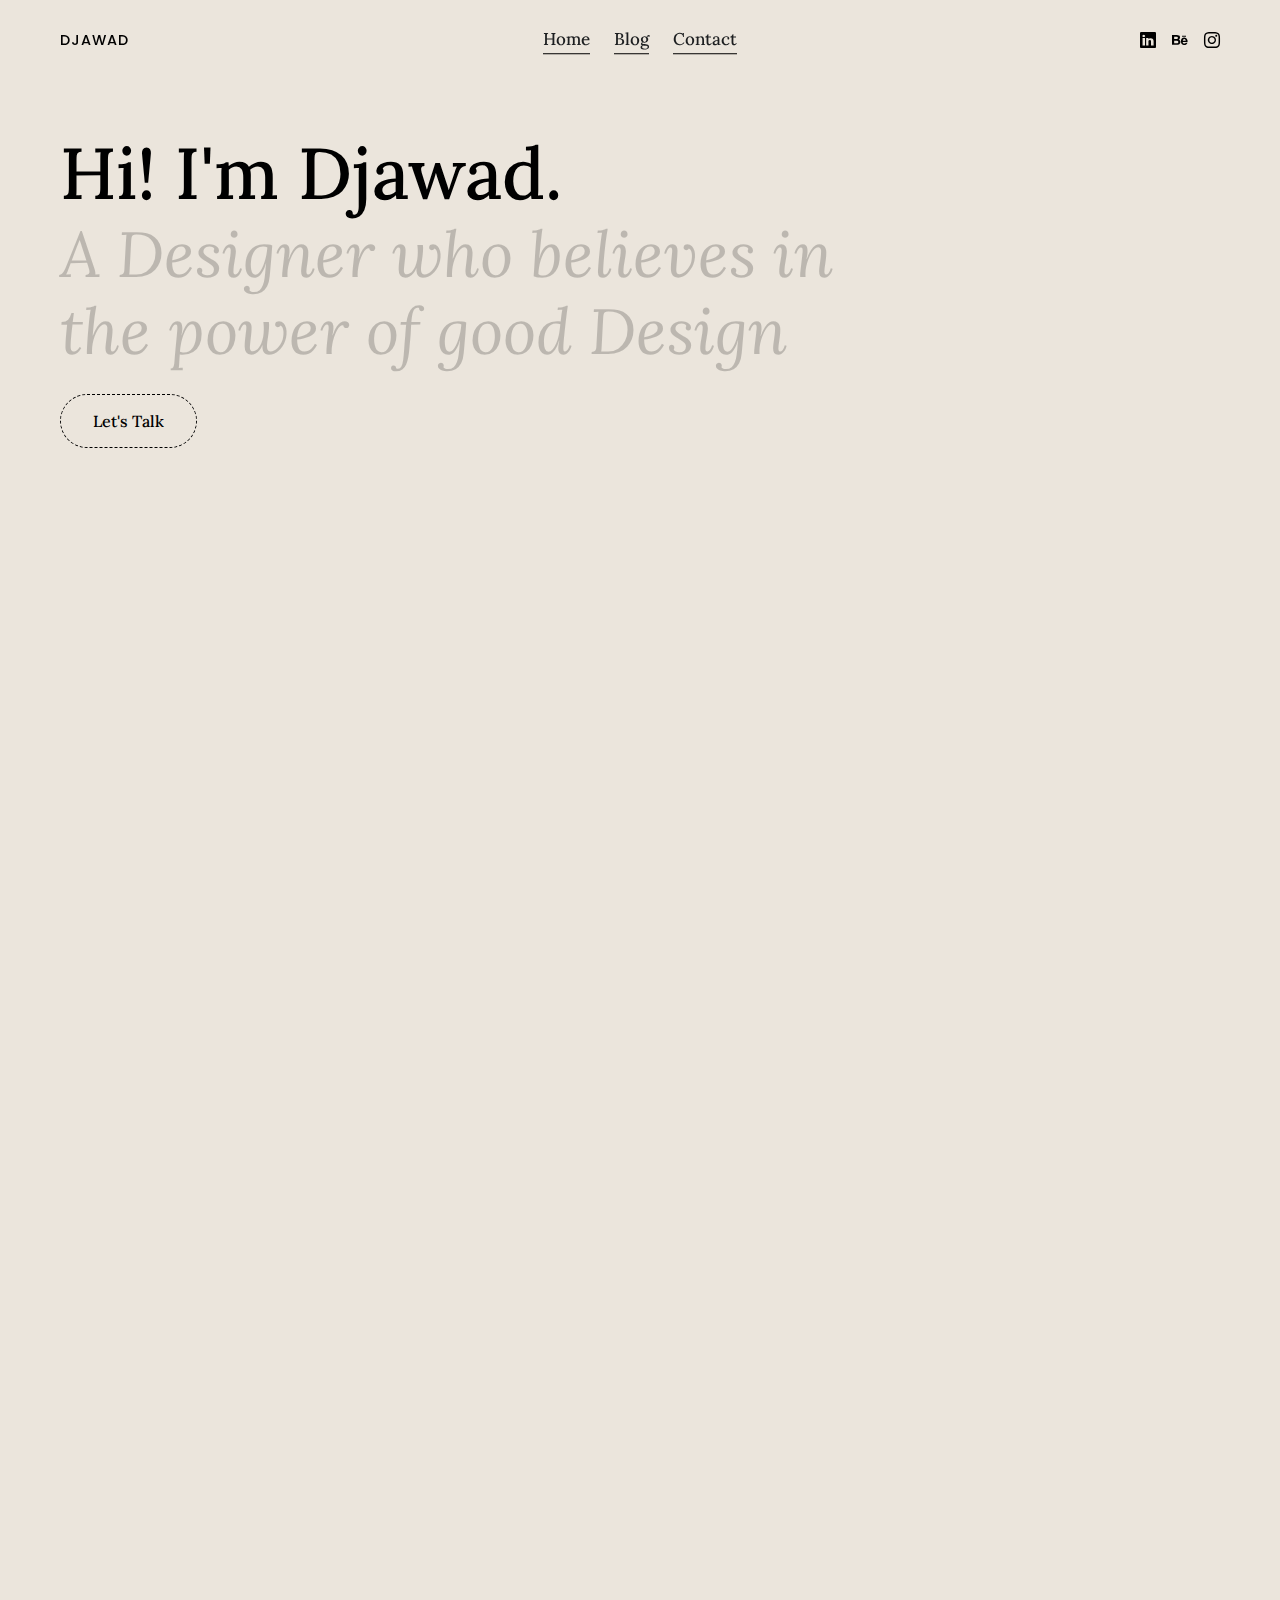
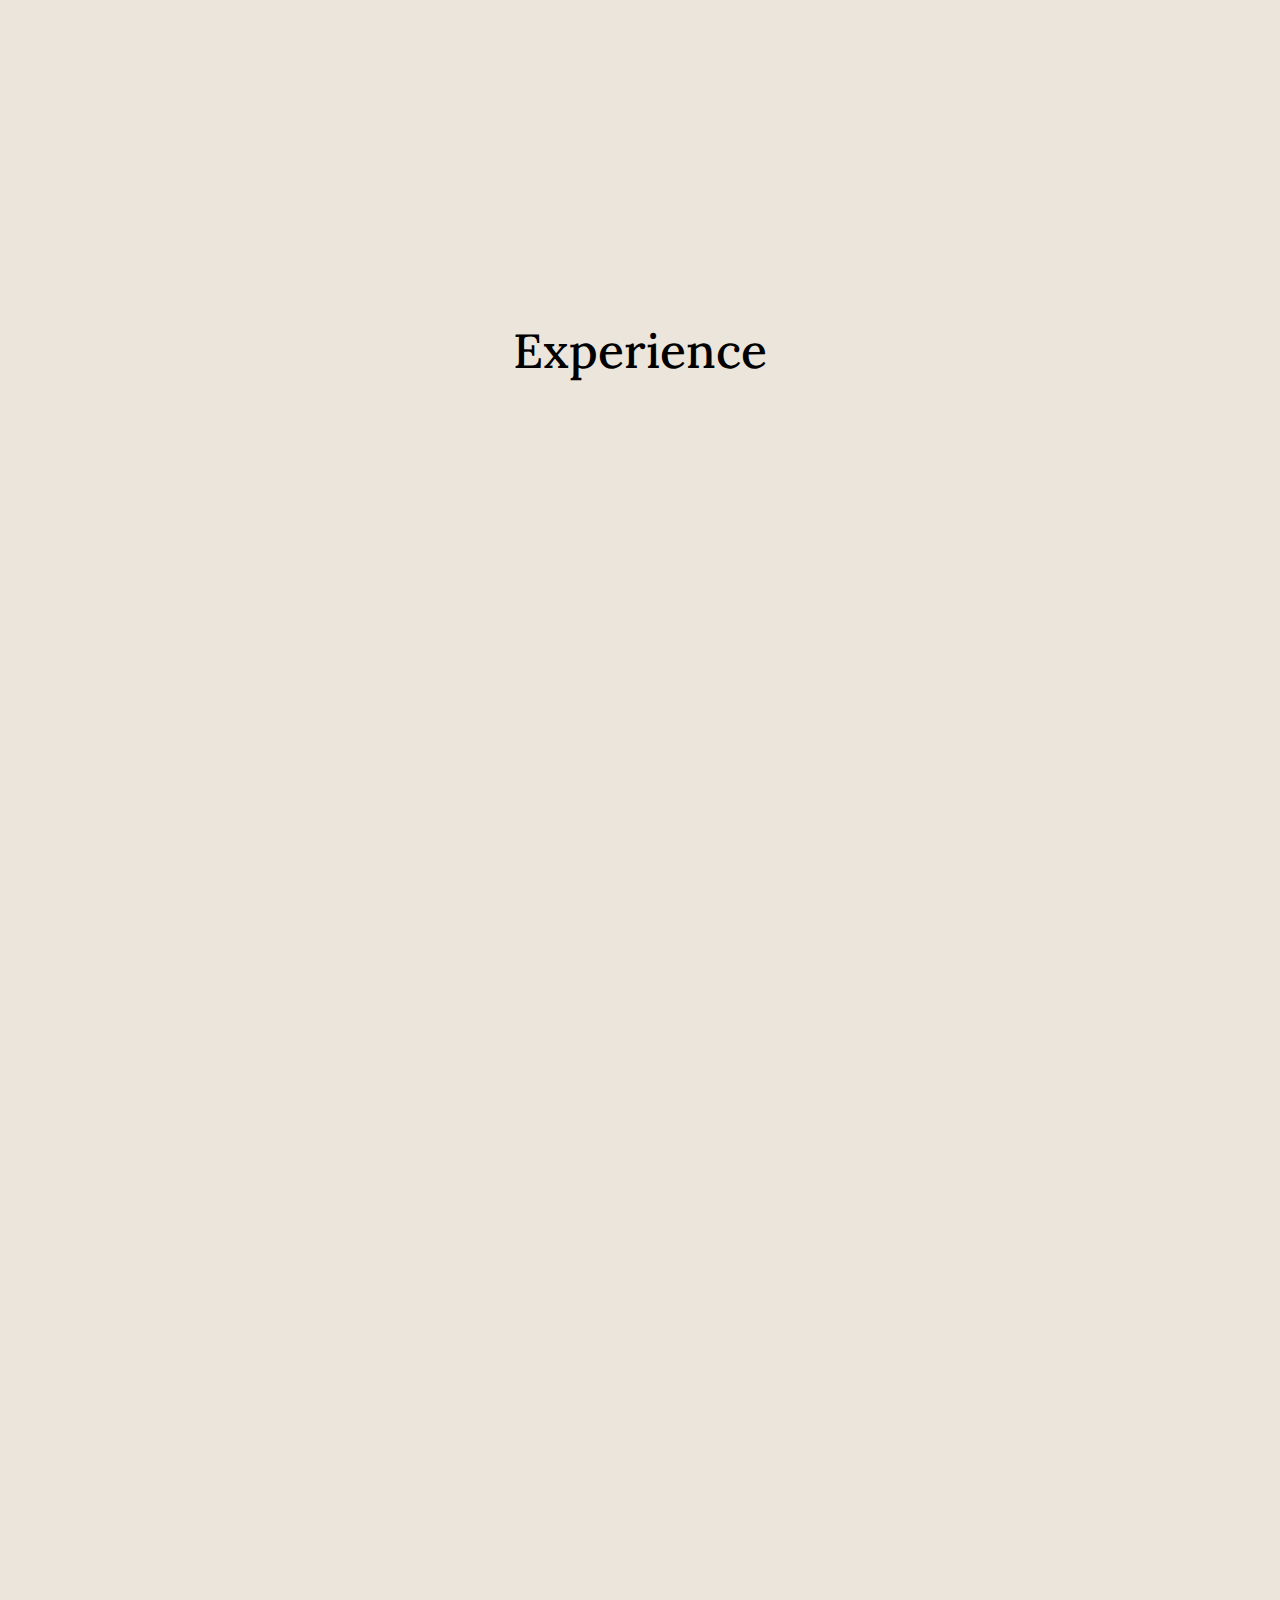
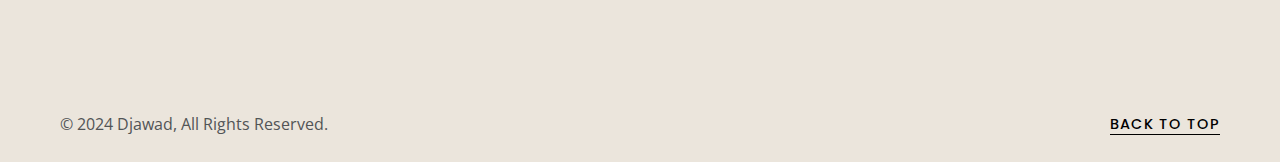
==== index.html @ 221d156e "Update index.html" ====
<!doctype html>
<html lang="en">
	<head>
		<meta charset="utf-8">
		<meta name="viewport" content="width=device-width, initial-scale=1, shrink-to-fit=no">
		<meta name="description" content="">
		<meta name="keywords" content="">
		<title>Naru - Personal Portfolio Template</title>
		<!-- Favicon -->
		<link href="assets/images/favicon.png" rel="shortcut icon">
		<!-- CSS -->
		<link href="assets/plugins/bootstrap/bootstrap.min.css" rel="stylesheet">
		<link href="assets/plugins/glightbox/glightbox.min.css" rel="stylesheet">
		<link href="assets/plugins/swiper/swiper-bundle.min.css" rel="stylesheet">
		<link href="assets/plugins/scrollcue/scrollcue.css" rel="stylesheet">
		<link href="assets/css/theme.css" rel="stylesheet">
		<!-- Fonts/Icons -->
		<link href="assets/plugins/bootstrap-icons/bootstrap-icons.css" rel="stylesheet">
		<link href="assets/plugins/fontawesome/css/all.css" rel="stylesheet">
		
	</head>
	<body data-preloader="true">
		<header>
			<div class="header with-placeholder">
				<div class="container-fluid">
					<div class="header-logo">
						<h6 class="sm-heading"><a href="#">Djawad</a></h6>
					</div>
					<div class="header-menu">
						<ul class="nav">
							<li class="nav-item">
								<a class="nav-link" href="index.html">Home</a>
							</li>
							<li class="nav-item">
								<a class="nav-link" href="https://medium.com/@Djawed">Blog</a>
							</li>
							<li class="nav-item">
								<a class="nav-link" href="contact.html">Contact</a>
							</li>
						</ul>
					</div>
					<div class="header-end">
						<ul class="list-inline-lg">
							<li><a href="https://www.linkedin.com/in/djawad-ayache/"><i class="bi bi-linkedin"></i></a></li>
							<li><a href="https://www.behance.net/DjawedUi"><i class="bi bi-behance"></i></a></li>
							<li><a href="#"><i class="bi bi-instagram"></i></a></li>
						</ul>
					</div>
					<!-- Mobile Nav Toggle -->
					<button class="mobile-nav-toggle">
						<span></span>
					</button>
				</div><!-- end container-fluid -->
			</div>
		</header>


		<main>

			<!-- About section -->
			<div class="section-xs">
				<div class="container-fluid">
					<div class="row g-4">
						<div class="col-12 col-lg-9">
							<div data-hover-img="assets/images/Avatar.png">
								<h1 class="display-2 fw-medium mb-0">Hi! I'm Djawad.</h1>
								<h1 class="display-3 fw-normal mb-0 text-black-02 fst-italic">A Designer who believes in the power of good Design</h1>
							</div>
							<a class="button button-lg button-outline mt-4" href="C:\Users\djawe\OneDrive\Desktop\Naru\contact.html">Let's Talk</a>
						</div>
						
					</div><!-- end row -->
				</div><!-- end container-fluid -->
			</div>
			<!-- end About section -->

			<!-- Portfolio section -->
			<div class="container-fluid">
				<div class="row portfolio-grid custom-spacing" data-cues="fadeIn">
					<!-- Portfolio Item 1 -->
					<div class="col-12 col-md-6 portfolio-item">
						<div class="portfolio-box" data-hover-caption="Bookify">
							<a href="Bookify.html">
								<div class="portfolio-img">
									<img src="assets/images/portfolio.png" alt="">
								</div>
								<!-- Mobile Caption -->
								<div class="portfolio-mobile-caption">
									<h4>Bookify</h4>
									<span>Mobile App</span>
								</div>
							</a>
						</div>
					</div>
					<!-- Portfolio Item 2 -->
					<div class="col-12 col-md-6 portfolio-item">
						<div class="portfolio-box" data-hover-caption="Kampus 22">
							<a href="Kampus22.html">
								<div class="portfolio-img">
									<img src="assets/images/portfolio2.png" alt="">
								</div>
								<!-- Mobile Caption -->
								<div class="portfolio-mobile-caption">
									<h4>Kampus 22</h4>
									<span>Website Design</span>
								</div>
							</a>
						</div>
					</div>
					<!-- Portfolio Item 3 -->
					<div class="col-12 col-md-6 portfolio-item">
						<div class="portfolio-box" data-hover-caption="SihaClub Landing">
							<a href="SihaClub.html">
								<div class="portfolio-img">
									<img src="assets/images/portfolio3.png" alt="">
								</div>
								<!-- Mobile Caption -->
								<div class="portfolio-mobile-caption">
									<h4>SihaClub Landing</h4>
									<span>Website Design</span>
								</div>
							</a>
						</div>
					</div>
					<!-- Portfolio Item 4 -->
					<div class="col-12 col-md-6 portfolio-item">
						<div class="portfolio-box" data-hover-caption="Mentality Marketing">
							<a href="Mentalitymarketing.html">
								<div class="portfolio-img">
									<img src="https://i.ibb.co/KNRCMqr/Portfolio4.png" alt="">
								</div>
								<!-- Mobile Caption -->
								<div class="portfolio-mobile-caption">
									<h4>Mentality Marketing</h4>
									<span>Website Design</span>
								</div>
							</a>
						</div>
					</div>
					<div class="col-12 col-md-6 portfolio-item">
						<div class="portfolio-box" data-hover-caption="Pixora Agency">
							<a href="Pixora.html">
								<div class="portfolio-img">
									<img src="assets/images/Pixora.png" alt="">
								</div>
								<!-- Mobile Caption -->
								<div class="portfolio-mobile-caption">
									<h4>Pixora Agency</h4>
									<span>Graphic Design</span>
								</div>
							</a>
						</div>
					</div>
					<div class="col-12 col-md-6 portfolio-item">
						<div class="portfolio-box" data-hover-caption="Gallery">
							<a href="Gallery.html">
								<div class="portfolio-img">
									<img src="assets/images/Gallery.png" alt="">
								</div>
								<!-- Mobile Caption -->
								<div class="portfolio-mobile-caption">
									<h4>Design Gallery</h4>
									<span>Gallery</span>
								</div>
							</a>
						</div>
					</div>
				</div><!-- end row -->
				
			</div><!-- end container-fluid -->
			<!-- end Portfolio section -->

			

			<!-- Clients section -->
			<div class="section pt-0">
				<div class="container-fluid">
					
								<!-- end Slider Item 6 -->
							</div><!-- end swiper-wrapper -->
						</div><!-- end clients-slider -->
						<!-- Slider Navigations -->
						
						
					</div>
				</div><!-- end container-fluid -->
			</div>
			<!-- end Clients section -->

			<!-- Resume section -->
			<div class="container-fluid">
				<div class="row custom-spacing d-flex justify-content-center align-items-center">
				  <div class="col-12 text-center">
					<h2 class="display-5 fw-medium mb-4">Experience</h2>
				  </div>
				  <div class="col-12 col-md-6 custom-col" data-cues="fadeIn">
					<div class="styled-box style-2">
						<h6 class="sm-heading">Mai 2024 - Current</h6>
						<h4 class="mt-2">Founder At @Pixora.Agency</h4>
						<p>I founded my Own Creative agency, Pixora offers Design Services to companies and individuals like UI/UX Design, Website Creation and branding !</p>
					  </div>
					<div class="styled-box">
					  <h6 class="sm-heading">Nov 2023 - Mai 2024</h6>
					  <h4 class="mt-2">Product Designer At @SihaClub</h4>
					  <p>As A product Designer, I was responsible for Designing The UI of the Platform SihaClub, Prototyping and wireframing. and researching To improve the UX of the Web App. for both mobile and desktop Devices</p>
					</div>
					<div class="styled-box style-2">
					  <h6 class="sm-heading">Jan 2023 - Nov 2023</h6>
					  <h4 class="mt-2">UI/UX Designer At @NewDigitalWay</h4>
					  <p>Collaborated with clients to understand their needs, designed user-centric website experiences,
						 and worked alongside developers to deliver impactful solutions for mobile and desktop devices.</p>
					</div>
					<div class="styled-box">
					  <h6 class="sm-heading">Jan 2022 - Jan 2023</h6>
					  <h4 class="mt-2">Freelance UI/UX Designer</h4>
					  <p>Worked as a freelancer making Designs for clients.</p>
					</div>
					<div class="styled-box style-2">
						<h6 class="sm-heading">Dec 2021 - Jan 2022</h6>
						<h4 class="mt-2">Certificate in Responsive Web Design</h4>
						<p>Honed my skills in responsive web design through the freeCodeCamp certification.</p>
					  </div>
				  </div>
				</div>
			  </div>
			  

			  <!-- end container-fluid -->
			<!-- end Resume section -->

			<!-- Contact Info -->
			<div class="section-sm">
				<div class="container-fluid text-center">
					<h1 class="display-1 fw-normal fst-italic text-black-02 mb-0" data-cue="fadeIn"><span class="d-inline-block">Djawed109.6</span><span class="d-inline-block">@gmail.com</span></h1>
				</div><!-- end container-fluid -->
			</div>
			<!-- end Contact Info -->

		</main>

		<footer>
			<div class="pb-4">
				<div class="container-fluid">
					<div class="row g-1">
						<div class="col-12 col-sm-6 text-center text-sm-start">
							<p>&copy; 2024 Djawad, All Rights Reserved.</p>
						</div>
						<div class="col-12 col-sm-6 text-center text-sm-end">
							<a class="scrolltotop sm-heading link-hover" href="#">Back to Top</a>
						</div>
					</div><!-- end row -->
				</div><!-- end container-fluid -->
			</div>
		</footer>

		<!-- Cursors -->
		<div class="cursors">
			<div class="cursor-inner"></div>
		</div>

		<!-- JavaScripts -->
		<script src="assets/plugins/jquery.min.js"></script>
		<script src="assets/plugins/plugins.js"></script>
		<script src="assets/js/functions.js"></script>
	</body>
</html>
---- assets/plugins/scrollcue/scrollcue.css ----
/**-----------------------

 scrollCue.js - ver.2.0.0
 URL : https://prjct-samwest.github.io/scrollCue/

 created by SamWest.
 Copyright (c) 2020 SamWest.
 This plugin is released under the MIT License.

 -----------------------**/
/**  ---------------
     fadeIn
*/
[data-cue="fadeIn"], [data-cues="fadeIn"] > * {
  opacity: 0;
}

@keyframes fadeIn {
  from {
    opacity: 0;
  }
  to {
    opacity: 1;
  }
}

/**  ---------------
     slideInLeft
*/
[data-cue="slideInLeft"], [data-cues="slideInLeft"] > * {
  opacity: 0;
}

@keyframes slideInLeft {
  from {
    opacity: 0;
    transform: translateX(-30px);
  }
  to {
    opacity: 1;
    transform: translateX(0);
  }
}

/**  ---------------
     slideInRight
*/
[data-cue="slideInRight"], [data-cues="slideInRight"] > * {
  opacity: 0;
}

@keyframes slideInRight {
  from {
    opacity: 0;
    transform: translateX(30px);
  }
  to {
    opacity: 1;
    transform: translateX(0);
  }
}

/**  ---------------
     slideInDown
*/
[data-cue="slideInDown"], [data-cues="slideInDown"] > * {
  opacity: 0;
}

@keyframes slideInDown {
  from {
    opacity: 0;
    transform: translateY(-30px);
  }
  to {
    opacity: 1;
    transform: translateY(0);
  }
}

/**  ---------------
     slideInUp
*/
[data-cue="slideInUp"], [data-cues="slideInUp"] > * {
  opacity: 0;
}

@keyframes slideInUp {
  from {
    opacity: 0;
    transform: translateY(30px);
  }
  to {
    opacity: 1;
    transform: translateY(0);
  }
}

/**  ---------------
     zoomIn
*/
[data-cue="zoomIn"], [data-cues="zoomIn"] > * {
  opacity: 0;
}

@keyframes zoomIn {
  from {
    opacity: 0;
    transform: scale(0.8);
  }
  to {
    opacity: 1;
    transform: scale(1);
  }
}

/**  ---------------
     zoomOut
*/
[data-cue="zoomOut"], [data-cues="zoomOut"] > * {
  opacity: 0;
}

@keyframes zoomOut {
  from {
    opacity: 0;
    transform: scale(1.2);
  }
  to {
    opacity: 1;
    transform: scale(1);
  }
}

/**  ---------------
     rotateIn
*/
[data-cue="rotateIn"], [data-cues="rotateIn"] > * {
  opacity: 0;
}

@keyframes rotateIn {
  from {
    opacity: 0;
    transform: rotateZ(-15deg);
  }
  to {
    opacity: 1;
    transform: rotateZ(0deg);
  }
}

/**  ---------------
     bounceIn
*/
[data-cue="bounceIn"], [data-cues="bounceIn"] > * {
  opacity: 0;
}

@keyframes bounceIn {
  0% {
    transform: scale3d(0.3, 0.3, 0.3);
  }
  20% {
    transform: scale3d(1.1, 1.1, 1.1);
  }
  40% {
    transform: scale3d(0.9, 0.9, 0.9);
  }
  60% {
    opacity: 1;
    transform: scale3d(1.03, 1.03, 1.03);
  }
  80% {
    transform: scale3d(0.97, 0.97, 0.97);
  }
  100% {
    opacity: 1;
    transform: scale3d(1, 1, 1);
  }
}

/**  ---------------
     bounceInLeft
*/
[data-cue="bounceInLeft"], [data-cues="bounceInLeft"] > * {
  opacity: 0;
}

@keyframes bounceInLeft {
  from,
  60%,
  75%,
  90%,
  to {
    animation-timing-function: cubic-bezier(0.215, 0.61, 0.355, 1);
  }
  0% {
    opacity: 0;
    transform: translate3d(-3000px, 0, 0);
  }
  60% {
    opacity: 1;
    transform: translate3d(25px, 0, 0);
  }
  75% {
    transform: translate3d(-10px, 0, 0);
  }
  90% {
    transform: translate3d(5px, 0, 0);
  }
  to {
    opacity: 1;
    transform: translate3d(0, 0, 0);
  }
}

/**  ---------------
     bounceInRight
*/
[data-cue="bounceInRight"], [data-cues="bounceInRight"] > * {
  opacity: 0;
}

@keyframes bounceInRight {
  from,
  60%,
  75%,
  90%,
  to {
    animation-timing-function: cubic-bezier(0.215, 0.61, 0.355, 1);
  }
  from {
    opacity: 0;
    transform: translate3d(3000px, 0, 0);
  }
  60% {
    opacity: 1;
    transform: translate3d(-25px, 0, 0);
  }
  75% {
    transform: translate3d(10px, 0, 0);
  }
  90% {
    transform: translate3d(-5px, 0, 0);
  }
  to {
    opacity: 1;
    transform: translate3d(0, 0, 0);
  }
}

/**  ---------------
     bounceInDown
*/
[data-cue="bounceInDown"], [data-cues="bounceInDown"] > * {
  opacity: 0;
}

@keyframes bounceInDown {
  from,
  60%,
  75%,
  90%,
  to {
    animation-timing-function: cubic-bezier(0.215, 0.61, 0.355, 1);
  }
  0% {
    opacity: 0;
    transform: translate3d(0, -3000px, 0);
  }
  60% {
    opacity: 1;
    transform: translate3d(0, 25px, 0);
  }
  75% {
    transform: translate3d(0, -10px, 0);
  }
  90% {
    transform: translate3d(0, 5px, 0);
  }
  to {
    opacity: 1;
    transform: translate3d(0, 0, 0);
  }
}

/**  ---------------
     bounceInUp
*/
[data-cue="bounceInUp"], [data-cues="bounceInUp"] > * {
  opacity: 0;
}

@keyframes bounceInUp {
  from,
  60%,
  75%,
  90%,
  to {
    animation-timing-function: cubic-bezier(0.215, 0.61, 0.355, 1);
  }
  from {
    opacity: 0;
    transform: translate3d(0, 3000px, 0);
  }
  60% {
    opacity: 1;
    transform: translate3d(0, -20px, 0);
  }
  75% {
    transform: translate3d(0, 10px, 0);
  }
  90% {
    transform: translate3d(0, -5px, 0);
  }
  to {
    opacity: 1;
    transform: translate3d(0, 0, 0);
  }
}

/**  ---------------
     flipInX
*/
[data-cue="flipInX"], [data-cues="flipInX"] > * {
  opacity: 0;
  backface-visibility: visible;
}

@keyframes flipInX {
  from {
    transform: perspective(400px) rotate3d(1, 0, 0, 90deg);
    animation-timing-function: ease-in;
    opacity: 0;
  }
  40% {
    transform: perspective(400px) rotate3d(1, 0, 0, -20deg);
    animation-timing-function: ease-in;
  }
  60% {
    transform: perspective(400px) rotate3d(1, 0, 0, 10deg);
    opacity: 1;
  }
  80% {
    transform: perspective(400px) rotate3d(1, 0, 0, -5deg);
  }
  to {
    opacity: 1;
    transform: perspective(400px);
  }
}

/**  ---------------
     flipInY
*/
[data-cue="flipInY"], [data-cues="flipInY"] > * {
  opacity: 0;
  backface-visibility: visible;
}

@keyframes flipInY {
  from {
    transform: perspective(400px) rotate3d(0, 1, 0, 90deg);
    animation-timing-function: ease-in;
    opacity: 0;
  }
  40% {
    transform: perspective(400px) rotate3d(0, 1, 0, -20deg);
    animation-timing-function: ease-in;
  }
  60% {
    transform: perspective(400px) rotate3d(0, 1, 0, 10deg);
    opacity: 1;
  }
  80% {
    transform: perspective(400px) rotate3d(0, 1, 0, -5deg);
  }
  to {
    opacity: 1;
    transform: perspective(400px);
  }
}
---- assets/css/theme.css ----
/*------------------------------------------------
*
* Template name : Naru
* Version       : 1.0
* Author        : FlaTheme
* Author URL    : https://themeforest.net/user/flatheme
* Table of Contents: 
* 1.  Base
* 2.  Forms
* 3.  Lists
* 4.  Typography
* 5.  Buttons
* 6.  Clients 
* 7.  Lightbox
* 8.  Map
* 9.  Header
* 10.  Portfolio
* 11. Preloader
* 12. Utilities
*
-------------------------------------------------*/
/*------------------------------------------------
  1. Base
-------------------------------------------------*/
@import url("https://fonts.googleapis.com/css2?family=Open+Sans:wght@300;400;500;600;700&family=Poppins:wght@100;200;300;400;500;600;700;800;900&family=Lora:wght@400;500;600;700&display=swap");
html, body {
  width: 100%;
  height: 100%;
}

body {
  overflow-x: hidden;
  position: relative;
  z-index: 1;
  background: #EBE5DC;
  min-height: 100%;
}

img {
  width: auto;
  max-width: 100%;
  height: auto;
}

.container-fluid {
  padding: 0 60px;
}

@media (min-width: 1600px) {
  .container-fluid {
    padding: 0 70px;
  }
}

@media (min-width: 1920px) {
  .container-fluid {
    max-width: 1780px;
  }
}

@media (max-width: 1199.98px) {
  .container-fluid {
    padding: 0 50px;
  }
}

@media (max-width: 991.98px) {
  .container-fluid {
    padding: 0 40px;
  }
}

@media (max-width: 767.98px) {
  .container-fluid {
    padding: 0 30px;
  }
}

.section {
  padding: 90px 0;
}

@media (max-width: 1199.98px) {
  .section {
    padding: 70px 0;
  }
}

@media (max-width: 991.98px) {
  .section {
    padding: 50px 0;
  }
}

.section-sm {
  padding: 70px 0;
}

@media (max-width: 1199.98px) {
  .section-sm {
    padding: 50px 0;
  }
}

@media (max-width: 991.98px) {
  .section-sm {
    padding: 30px 0;
  }
}

.section-xs {
  padding: 50px 0;
}

@media (max-width: 1199.98px) {
  .section-xs {
    padding: 40px 0;
  }
}

@media (max-width: 991.98px) {
  .section-xs {
    padding: 30px 0;
  }
}

.styled-box {
  padding: 30px;
  border-right: 1px solid black;
  border-bottom: 1px solid black;
}

.styled-box.style-2 {
  border-right: 0;
  border-left: 1px solid black;
}

.cursors {
  z-index: 1000;
  position: absolute;
  top: 0;
  left: 0;
  -webkit-transform: translate(-50%, -50%);
  transform: translate(-50%, -50%);
  pointer-events: none;
  -webkit-transition: linear 0.1s;
  transition: linear 0.1s;
}

.cursors .mouse-caption, .cursors img {
  position: absolute;
  top: 0;
  left: 0;
  margin-left: 8px;
}

.cursors .mouse-caption {
  backdrop-filter: blur(5px);
  background: rgba(235, 229, 220, 0.5);
  padding: 20px 24px;
}

.cursors .mouse-caption * {
  margin: 0;
}

.cursors img {
  min-width: 300px;
  width: 300px;
  -webkit-transition: linear 0.1s;
  transition: linear 0.1s;
}

@media (max-width: 991.98px) {
  .cursors {
    display: none;
  }
}

/*------------------------------------------------
  2. Forms
-------------------------------------------------*/
input:not(.form-check-input),
textarea {
  background: transparent;
  width: 100%;
  margin-bottom: 1rem;
  padding: 14px 24px;
  border: 1px dashed rgba(0, 0, 0, 0.4);
  border-radius: 26px;
  box-shadow: none;
  font: 400 16px "Open Sans", sans-serif;
  -webkit-transition: ease-out 0.12s;
  transition: ease-out 0.12s;
}

input:not(.form-check-input):focus, input:not(.form-check-input):active,
textarea:focus,
textarea:active {
  outline: 0;
  box-shadow: none;
}

textarea {
  height: 180px;
}

input:not(.form-check-input), textarea, .form-control {
  color: #525456;
}

input:not(.form-check-input)::-webkit-input-placeholder, textarea::-webkit-input-placeholder, .form-control::-webkit-input-placeholder {
  color: #818385;
}

input:not(.form-check-input)::-moz-placeholder, textarea::-moz-placeholder, .form-control::-moz-placeholder {
  color: #818385;
}

input:not(.form-check-input):-ms-placeholder, textarea:-ms-placeholder, .form-control:-ms-placeholder {
  color: #818385;
}

input:not(.form-check-input)::-ms-placeholder, textarea::-ms-placeholder, .form-control::-ms-placeholder {
  color: #818385;
}

input:not(.form-check-input)::placeholder, textarea::placeholder, .form-control::placeholder {
  color: #818385;
}

input:not(.form-check-input):focus, textarea:focus, .form-control:focus {
  border-color: black;
}

label {
  font-size: 15px;
}

.submit-result span {
  display: none;
  -webkit-transition: ease-out 0.2s;
  transition: ease-out 0.2s;
}

.submit-result span.show-result {
  margin-top: 24px;
  display: block;
}

.submit-result span#success {
  color: #32CD32;
}

.submit-result span#error {
  color: #E32227;
}

.submit-result span .error-color {
  background: rgba(255, 0, 0, 0.1);
}

/*------------------------------------------------
  3. Lists
-------------------------------------------------*/
ul {
  margin: 0;
}

ul[class*=' list-'], ul[class^='list-'] {
  padding: 0;
}

ul.list-unstyled li {
  list-style-type: none;
  margin-bottom: 6px;
}

ul.list-unstyled li:last-child {
  margin-bottom: 0;
}

ul[class*=' list-inline'] li, ul[class^='list-inline'] li {
  display: inline-block;
}

ul.list-inline-sm li {
  padding-right: 4px;
}

ul.list-inline-sm li:last-child {
  padding-right: 0;
}

ul.list-inline li {
  padding-right: 8px;
}

ul.list-inline li:last-child {
  padding-right: 0;
}

ul.list-inline-lg li {
  padding-right: 12px;
}

ul.list-inline-lg li:last-child {
  padding-right: 0;
}

ul.list-inline-dash li {
  padding-right: 2px;
}

ul.list-inline-dash li:last-child {
  padding-right: 0;
}

ul.list-inline-dash li:before {
  content: '-';
  padding-right: 6px;
}

ul.list-inline-dash li:first-child:before {
  display: none;
}

/*------------------------------------------------
  4. Typography
-------------------------------------------------*/
body {
  color: #525456;
  font-family: "Open Sans", sans-serif;
  font-size: 1rem;
  font-weight: 400;
  letter-spacing: 0;
}

h1, h2, h3, h4, h5, h6 {
  color: black;
  font-family: "Lora", serif;
  font-weight: 600;
}

@media (max-width: 991.98px) {
  h1, h2, h3, h4, h5, h6 {
    margin-bottom: 6px;
  }
}

p {
  margin: 0;
  line-height: 1.74;
}

@media (max-width: 991.98px) {
  p {
    line-height: 1.6;
  }
}

.uppercase {
  letter-spacing: 1px;
  text-transform: uppercase;
}

.font-small {
  font-size: 0.9em;
  line-height: 1.7;
}

@media (max-width: 991.98px) {
  .font-small {
    font-size: 0.9em;
    line-height: 1.7;
  }
}

.font-large {
  font-size: 1.063em;
  line-height: 1.6;
}

@media (max-width: 991.98px) {
  .font-large {
    font-size: 1.063em;
  }
}

.sm-heading {
  font-family: "Poppins", sans-serif;
  font-size: 0.9em;
  font-weight: 500;
  line-height: 1.7;
  letter-spacing: 1px;
  text-transform: uppercase;
}

i {
  display: inline-block;
  color: black;
}

.icon-4xl i {
  font-size: 2.4em;
}

.icon-3xl i {
  font-size: 2.13em;
}

.icon-2xl i {
  font-size: 1.86em;
}

.icon-xl i {
  font-size: 1.6em;
}

.icon-lg i {
  font-size: 1.33em;
}

.icon-sm i {
  font-size: 0.9em;
}

/*------------------------------------------------
  5. Buttons
-------------------------------------------------*/
a {
  color: black;
  -webkit-transition: linear 0.1s;
  transition: linear 0.1s;
  text-decoration: none;
}

a:hover {
  color: rgba(0, 0, 0, 0.7);
  text-decoration: none;
}

button {
  background: transparent;
  box-shadow: none;
  border: 0;
  padding: 0;
  cursor: pointer;
}

a:focus, a:active, button:focus, button:active {
  box-shadow: none;
  outline: 0;
}

.button {
  position: relative;
  display: inline-block;
  overflow: hidden;
  background: black;
  border-radius: 40px;
  padding: 12px 28px;
  color: white;
  font-family: "Lora", serif;
  font-weight: 500;
  -webkit-transition: ease-out 0.12s;
  transition: ease-out 0.12s;
}

.button:hover {
  background: rgba(0, 0, 0, 0.9);
  color: white;
}

.button.button-outline {
  background: transparent;
  border: 1px dashed black;
  color: black;
}

.button.button-outline:hover {
  background: black;
  color: white;
}

.button.button-lg {
  padding: 14px 32px;
}

.button-circle {
  position: relative;
  display: inline-block;
  overflow: hidden;
  background: black;
  width: 50px;
  height: 50px;
  border-radius: 50%;
  text-align: center;
  line-height: 50px;
  color: white;
  -webkit-transition: ease-out 0.12s;
  transition: ease-out 0.12s;
}

.button-circle:hover {
  background: rgba(0, 0, 0, 0.9);
  color: white;
}

.button-circle.button-circle-outline {
  background: transparent;
  border: 1px dashed black;
  color: black;
}

.button-circle.button-circle-outline:hover {
  background: black;
  color: white;
}

/*------------------------------------------------
  6. Clients
-------------------------------------------------*/
.client-box a img {
  opacity: 0.5;
  width: 100%;
  -webkit-transition: ease-out 0.12s;
  transition: ease-out 0.12s;
}

.client-box a:hover img {
  opacity: 1;
}

.clients-slider {
  margin: 0 90px;
}

@media (max-width: 991.98px) {
  .clients-slider {
    margin: 0 70px;
  }
}

.clients-prev,
.clients-next {
  position: absolute;
  top: 50%;
  -webkit-transform: translateY(-50%);
  transform: translateY(-50%);
  display: inline-block;
  background: transparent;
  width: 40px;
  height: 40px;
  border-radius: 50%;
  border: 1px dashed black;
  text-align: center;
  line-height: 40px;
  color: black;
  -webkit-transition: ease-out 0.12s;
  transition: ease-out 0.12s;
}

.clients-prev i,
.clients-next i {
  color: black;
  -webkit-transition: ease-out 0.12s;
  transition: ease-out 0.12s;
}

.clients-prev:hover,
.clients-next:hover {
  background: black;
  color: white;
}

.clients-prev:hover i,
.clients-next:hover i {
  color: white;
}

.clients-prev {
  left: 0;
}

.clients-next {
  right: 0;
}

/*------------------------------------------------
  7. Lightbox
-------------------------------------------------*/
.lightbox-item {
  position: relative;
  overflow: hidden;
  -webkit-transform: translate3d(0, 0, 0);
  transform: translate3d(0, 0, 0);
}

.lightbox-item img {
  -webkit-transform: scale(1);
  transform: scale(1);
  width: 100%;
  -webkit-transition: transform 0.8s cubic-bezier(0.165, 0.84, 0.44, 1);
  transition: transform 0.8s cubic-bezier(0.165, 0.84, 0.44, 1);
}

.lightbox-item a {
  display: block;
}

.lightbox-item .lightbox-icon {
  position: absolute;
  top: 50%;
  left: 50%;
  -webkit-transform: translate(-50%, -50%);
  transform: translate(-50%, -50%);
  backdrop-filter: blur(3px);
  background: rgba(0, 0, 0, 0.2);
  width: 60px;
  height: 60px;
  border-radius: 50%;
  text-align: center;
  line-height: 60px;
  color: white;
}

.lightbox-item .lightbox-icon * {
  color: white;
}

.lightbox-item:hover img {
  -webkit-transform: scale(1.05);
  transform: scale(1.05);
}

/*------------------------------------------------
  8. Maps
-------------------------------------------------*/
.gmap {
  width: 100%;
}

.gmap-sm {
  height: 350px;
}

.gmap-md {
  height: 400px;
}

.gmap-lg {
  height: 450px;
}

@media (max-width: 991.98px) {
  .gmap-sm {
    height: 300px;
  }
  .gmap-md {
    height: 350px;
  }
  .gmap-lg {
    height: 400px;
  }
}

/*------------------------------------------------
  9. Header
-------------------------------------------------*/
.header-placeholder {
  height: 80px;
}

.header {
  z-index: 991;
  position: fixed;
  top: 0;
  right: 0;
  left: 0;
  backdrop-filter: blur(5px);
  background: rgba(235, 229, 220, 0.5);
  width: 100%;
  height: 80px;
  padding: 20px 0;
  text-align: center;
}

.header .container-fluid {
  display: -webkit-box;
  display: -webkit-flex;
  display: -ms-flexbox;
  display: flex;
  align-items: center;
  justify-content: space-between;
  height: 100%;
}

.header .header-logo {
  display: inline-flex;
}

.header .header-logo * {
  margin-bottom: 0;
}

.header .header-logo img {
  max-height: 42px;
}

.header .header-menu {
  position: absolute;
}

.header .header-menu .nav {
  font-size: 1.063em;
  font-family: "Lora", serif;
  font-weight: 500;
}

.header .header-menu .nav .nav-item {
  position: relative;
}

.header .header-menu .nav .nav-item .nav-link {
  padding: 0;
  color: #1c1e20;
}

@media (min-width: 992px) {
  .header .header-menu {
    top: 50%;
    left: 50%;
    -webkit-transform: translate(-50%, -50%);
    transform: translate(-50%, -50%);
    display: inline-flex;
    align-items: center;
  }
  .header .header-menu .nav .nav-item {
    margin-bottom: 0;
    margin-left: 24px;
  }
  .header .header-menu .nav .nav-item:first-child {
    margin-left: 0;
  }
  .header .header-menu .nav .nav-item .nav-link {
    position: relative;
  }
  .header .header-menu .nav .nav-item .nav-link:before {
    content: '';
    position: absolute;
    right: 0;
    bottom: -1px;
    left: 0;
    background: black;
    height: 1px;
    -webkit-animation: line-out 0.3s cubic-bezier(0.165, 0.84, 0.44, 1) both;
    animation: line-out 0.3s cubic-bezier(0.165, 0.84, 0.44, 1) both;
  }
  .header .header-menu .nav .nav-item .nav-link:hover {
    color: black;
  }
  .header .header-menu .nav .nav-item .nav-link:hover:before {
    width: 100%;
    -webkit-animation: line-in 0.3s cubic-bezier(0.165, 0.84, 0.44, 1) both;
    animation: line-in 0.3s cubic-bezier(0.165, 0.84, 0.44, 1) both;
  }
  .header .mobile-nav-toggle {
    display: none;
  }
}

@media (max-width: 991.98px) {
  .header-placeholder {
    height: 70px;
  }
  .header {
    height: 70px;
    padding: 16px 0;
  }
  .header .header-menu {
    display: none;
    top: 100%;
    left: 0;
    background: rgba(235, 229, 220, 0.9);
    width: 100%;
  }
  .header .header-menu.show {
    display: block;
  }
  .header .header-menu .nav {
    padding: 16px 0;
  }
  .header .header-menu .nav .nav-item {
    display: block;
    width: 100%;
    margin-bottom: 8px;
  }
  .header .header-menu .nav .nav-item:last-child {
    margin-bottom: 0;
  }
  .header .mobile-nav-toggle {
    position: absolute;
    top: 50%;
    left: 50%;
    -webkit-transform: translate(-50%, -50%);
    transform: translate(-50%, -50%);
    display: inline-block;
    width: 26px;
    height: 26px;
  }
  .header .mobile-nav-toggle span {
    display: block;
    position: absolute;
    top: 50%;
    left: 0;
    -webkit-transform: translateY(-50%);
    transform: translateY(-50%);
    width: 100%;
    height: 10px;
  }
  .header .mobile-nav-toggle span:before, .header .mobile-nav-toggle span:after {
    content: '';
    position: absolute;
    left: 0;
    background: black;
    width: 100%;
    height: 2px;
    -webkit-transition: linear 0.1s;
    transition: linear 0.1s;
  }
  .header .mobile-nav-toggle span:before {
    top: 0;
  }
  .header .mobile-nav-toggle span:after {
    bottom: 0;
    -webkit-transform: scaleX(0.7);
    transform: scaleX(0.7);
  }
  .header .mobile-nav-toggle:hover span:after {
    -webkit-transform: scaleX(1);
    transform: scaleX(1);
  }
  .header .mobile-nav-toggle.active span:before, .header .mobile-nav-toggle.active span:after {
    top: 50%;
  }
  .header .mobile-nav-toggle.active span:before {
    -webkit-transform: translateY(-50%) rotate(45deg);
    transform: translateY(-50%) rotate(45deg);
  }
  .header .mobile-nav-toggle.active span:after {
    -webkit-transform: translateY(-50%) rotate(-45deg) scaleX(1);
    transform: translateY(-50%) rotate(-45deg) scaleX(1);
  }
}

/*------------------------------------------------
  10. Portfolio
-------------------------------------------------*/
.custom-spacing {
  margin: -30px;
}

.custom-spacing .portfolio-item, .custom-spacing .custom-col {
  padding: 30px;
}

@media (min-width: 1600px) {
  .custom-spacing {
    margin: -35px;
  }
  .custom-spacing .portfolio-item, .custom-spacing .custom-col {
    padding: 35px;
  }
}

@media (max-width: 1199.98px) {
  .custom-spacing {
    margin: -25px;
  }
  .custom-spacing .portfolio-item, .custom-spacing .custom-col {
    padding: 25px;
  }
}

@media (max-width: 991.98px) {
  .custom-spacing {
    margin: -20px;
  }
  .custom-spacing .portfolio-item, .custom-spacing .custom-col {
    padding: 20px;
  }
}

@media (max-width: 767.98px) {
  .custom-spacing {
    margin: -15px;
  }
  .custom-spacing .portfolio-item, .custom-spacing .custom-col {
    padding: 15px;
  }
}

.filter ul {
  margin: 0;
  padding: 0;
}

.filter ul li {
  position: relative;
  display: inline-block;
  border: 1px dashed black;
  border-radius: 2em;
  margin: 0 7px 10px 0;
  padding: 0.5em 1em;
  font-family: "Lora", serif;
  font-weight: 500;
  color: black;
  cursor: pointer;
  -webkit-transition: linear 0.1s;
  transition: linear 0.1s;
}

.filter ul li:hover, .filter ul li.mixitup-control-active {
  background: black;
  color: white;
}

.portfolio-box {
  position: relative;
}

.portfolio-box a {
  display: block;
}

.portfolio-box .portfolio-img {
  position: relative;
  overflow: hidden;
  -webkit-transform: translate3d(0, 0, 0);
  transform: translate3d(0, 0, 0);
}

.portfolio-box .portfolio-img img {
  -webkit-transform: scale(1);
  transform: scale(1);
  width: 100%;
  -webkit-transition: transform 0.8s cubic-bezier(0.165, 0.84, 0.44, 1);
  transition: transform 0.8s cubic-bezier(0.165, 0.84, 0.44, 1);
}

.portfolio-box:hover .portfolio-img img {
  -webkit-transform: scale(1.05);
  transform: scale(1.05);
}

.portfolio-box .portfolio-mobile-caption {
  display: -webkit-box;
  display: -webkit-flex;
  display: -ms-flexbox;
  display: flex;
  justify-content: space-between;
  padding-top: 8px;
}

.portfolio-box .portfolio-mobile-caption * {
  margin: 0;
}

@media (min-width: 992px) {
  .portfolio-box .portfolio-mobile-caption {
    display: none;
  }
}

/*------------------------------------------------
  11. Preloader
-------------------------------------------------*/
body:after {
  content: '';
  position: fixed;
  top: 0;
  left: 0;
  z-index: 998;
  background: #EBE5DC;
  width: 100%;
  height: 100%;
}

body.loaded:after {
  display: none;
}

.preloader {
  position: fixed;
  top: 0;
  left: 0;
  z-index: 999;
  visibility: visible;
  opacity: 1;
  background: #EBE5DC;
  width: 100%;
  height: 100%;
  text-align: center;
}

.preloader div {
  position: absolute;
  top: 50%;
  left: 50%;
  -webkit-transform: translate(-50%, -50%);
  transform: translate(-50%, -50%);
  width: 50px;
  height: 50px;
}

.preloader div span {
  display: inline-block;
  width: 50px;
  height: 50px;
  border: 1px solid;
  border-radius: 50%;
  border-color: black rgba(0, 0, 0, 0.2) black rgba(0, 0, 0, 0.2);
  -webkit-animation: loader-spin 650ms infinite linear;
  animation: loader-spin 650ms infinite linear;
}

.loaded .preloader {
  visibility: hidden;
  opacity: 0;
  -webkit-transition: ease-out 0.4s;
  transition: ease-out 0.4s;
}

@keyframes loader-spin {
  100% {
    transform: rotate(360deg);
    transform: rotate(360deg);
  }
}

@-webkit-keyframes loader-spin {
  100% {
    -webkit-transform: rotate(360deg);
    transform: rotate(360deg);
  }
}

/*------------------------------------------------
  12. Utilities
-------------------------------------------------*/
.bg-theme {
  background: #EBE5DC;
}

.font-family-primary {
  font-family: "Open Sans", sans-serif;
}

.font-family-secondary {
  font-family: "Poppins", sans-serif;
}

.font-family-tertiary {
  font-family: "Lora", serif;
}

.fw-medium {
  font-weight: 500;
}

.fw-semi-bold {
  font-weight: 600;
}

.letter-spacing-05 {
  letter-spacing: 0.5px;
}

.letter-spacing-1 {
  letter-spacing: 1px;
}

.letter-spacing-2 {
  letter-spacing: 2px;
}

.letter-spacing-3 {
  letter-spacing: 3px;
}

.letter-spacing-4 {
  letter-spacing: 4px;
}

.line-height-100 {
  line-height: 1;
}

.line-height-110 {
  line-height: 1.1;
}

.line-height-120 {
  line-height: 1.2;
}

.line-height-130 {
  line-height: 1.3;
}

.line-height-140 {
  line-height: 1.4;
}

*.text-white-09 {
  color: rgba(255, 255, 255, 0.9);
}

*.text-white-08 {
  color: rgba(255, 255, 255, 0.8);
}

*.text-white-07 {
  color: rgba(255, 255, 255, 0.7);
}

*.text-white-06 {
  color: rgba(255, 255, 255, 0.6);
}

*.text-white-05 {
  color: rgba(255, 255, 255, 0.5);
}

*.text-white-04 {
  color: rgba(255, 255, 255, 0.4);
}

*.text-white-03 {
  color: rgba(255, 255, 255, 0.3);
}

*.text-white-02 {
  color: rgba(255, 255, 255, 0.2);
}

*.text-white-01 {
  color: rgba(255, 255, 255, 0.1);
}

*.text-black {
  color: black;
}

*.text-black-09 {
  color: rgba(0, 0, 0, 0.9);
}

*.text-black-08 {
  color: rgba(0, 0, 0, 0.8);
}

*.text-black-07 {
  color: rgba(0, 0, 0, 0.7);
}

*.text-black-06 {
  color: rgba(0, 0, 0, 0.6);
}

*.text-black-05 {
  color: rgba(0, 0, 0, 0.5);
}

*.text-black-04 {
  color: rgba(0, 0, 0, 0.4);
}

*.text-black-03 {
  color: rgba(0, 0, 0, 0.3);
}

*.text-black-02 {
  color: rgba(0, 0, 0, 0.2);
}

*.text-black-01 {
  color: rgba(0, 0, 0, 0.1);
}

*.text-primary {
  color: #525456;
}

@media (min-width: 992px) {
  .link-hover {
    z-index: 1;
    position: relative;
  }
  .link-hover:before {
    content: '';
    position: absolute;
    right: 0;
    bottom: -1px;
    left: 0;
    background: black;
    height: 1px;
    -webkit-animation: line-out 0.3s cubic-bezier(0.165, 0.84, 0.44, 1) both;
    animation: line-out 0.3s cubic-bezier(0.165, 0.84, 0.44, 1) both;
  }
  .link-hover:hover {
    color: black;
  }
  .link-hover:hover:before {
    width: 100%;
    -webkit-animation: line-in 0.3s cubic-bezier(0.165, 0.84, 0.44, 1) both;
    animation: line-in 0.3s cubic-bezier(0.165, 0.84, 0.44, 1) both;
  }
}

@-webkit-keyframes line-out {
  0% {
    -webkit-transform: scaleX(1);
    transform: scaleX(1);
    -webkit-transform-origin: 100% 50%;
    transform-origin: 100% 50%;
  }
  100% {
    -webkit-transform: scaleX(0);
    transform: scaleX(0);
    -webkit-transform-origin: 100% 50%;
    transform-origin: 100% 50%;
  }
}

@keyframes line-out {
  0% {
    -webkit-transform: scaleX(1);
    transform: scaleX(1);
    -webkit-transform-origin: 100% 50%;
    transform-origin: 100% 50%;
  }
  100% {
    -webkit-transform: scaleX(0);
    transform: scaleX(0);
    -webkit-transform-origin: 100% 50%;
    transform-origin: 100% 50%;
  }
}

@-webkit-keyframes line-in {
  0% {
    -webkit-transform: scaleX(0);
    transform: scaleX(0);
    -webkit-transform-origin: 0 50%;
    transform-origin: 0 50%;
  }
  100% {
    -webkit-transform: scale(1);
    transform: scale(1);
    -webkit-transform-origin: 0 50%;
    transform-origin: 0 50%;
  }
}

@keyframes line-in {
  0% {
    -webkit-transform: scaleX(0);
    transform: scaleX(0);
    -webkit-transform-origin: 0 50%;
    transform-origin: 0 50%;
  }
  100% {
    -webkit-transform: scale(1);
    transform: scale(1);
    -webkit-transform-origin: 0 50%;
    transform-origin: 0 50%;
  }
}
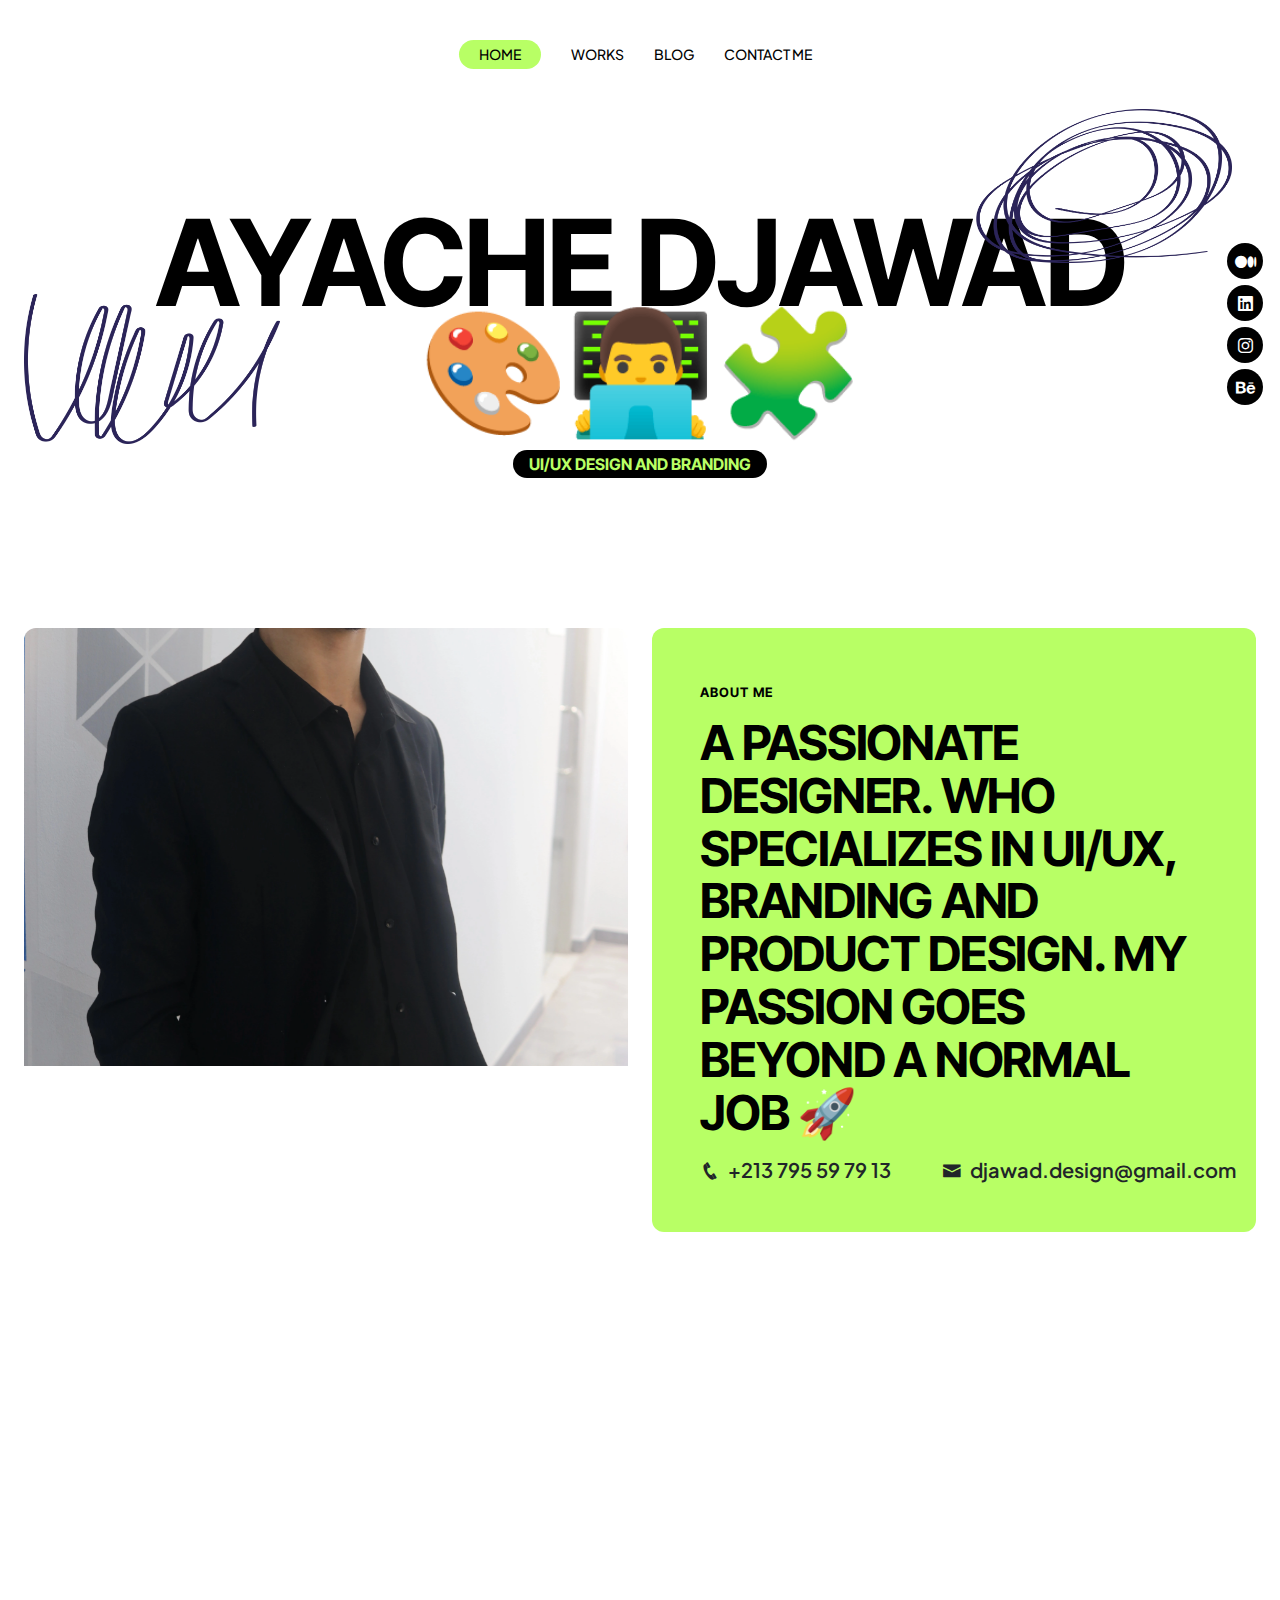
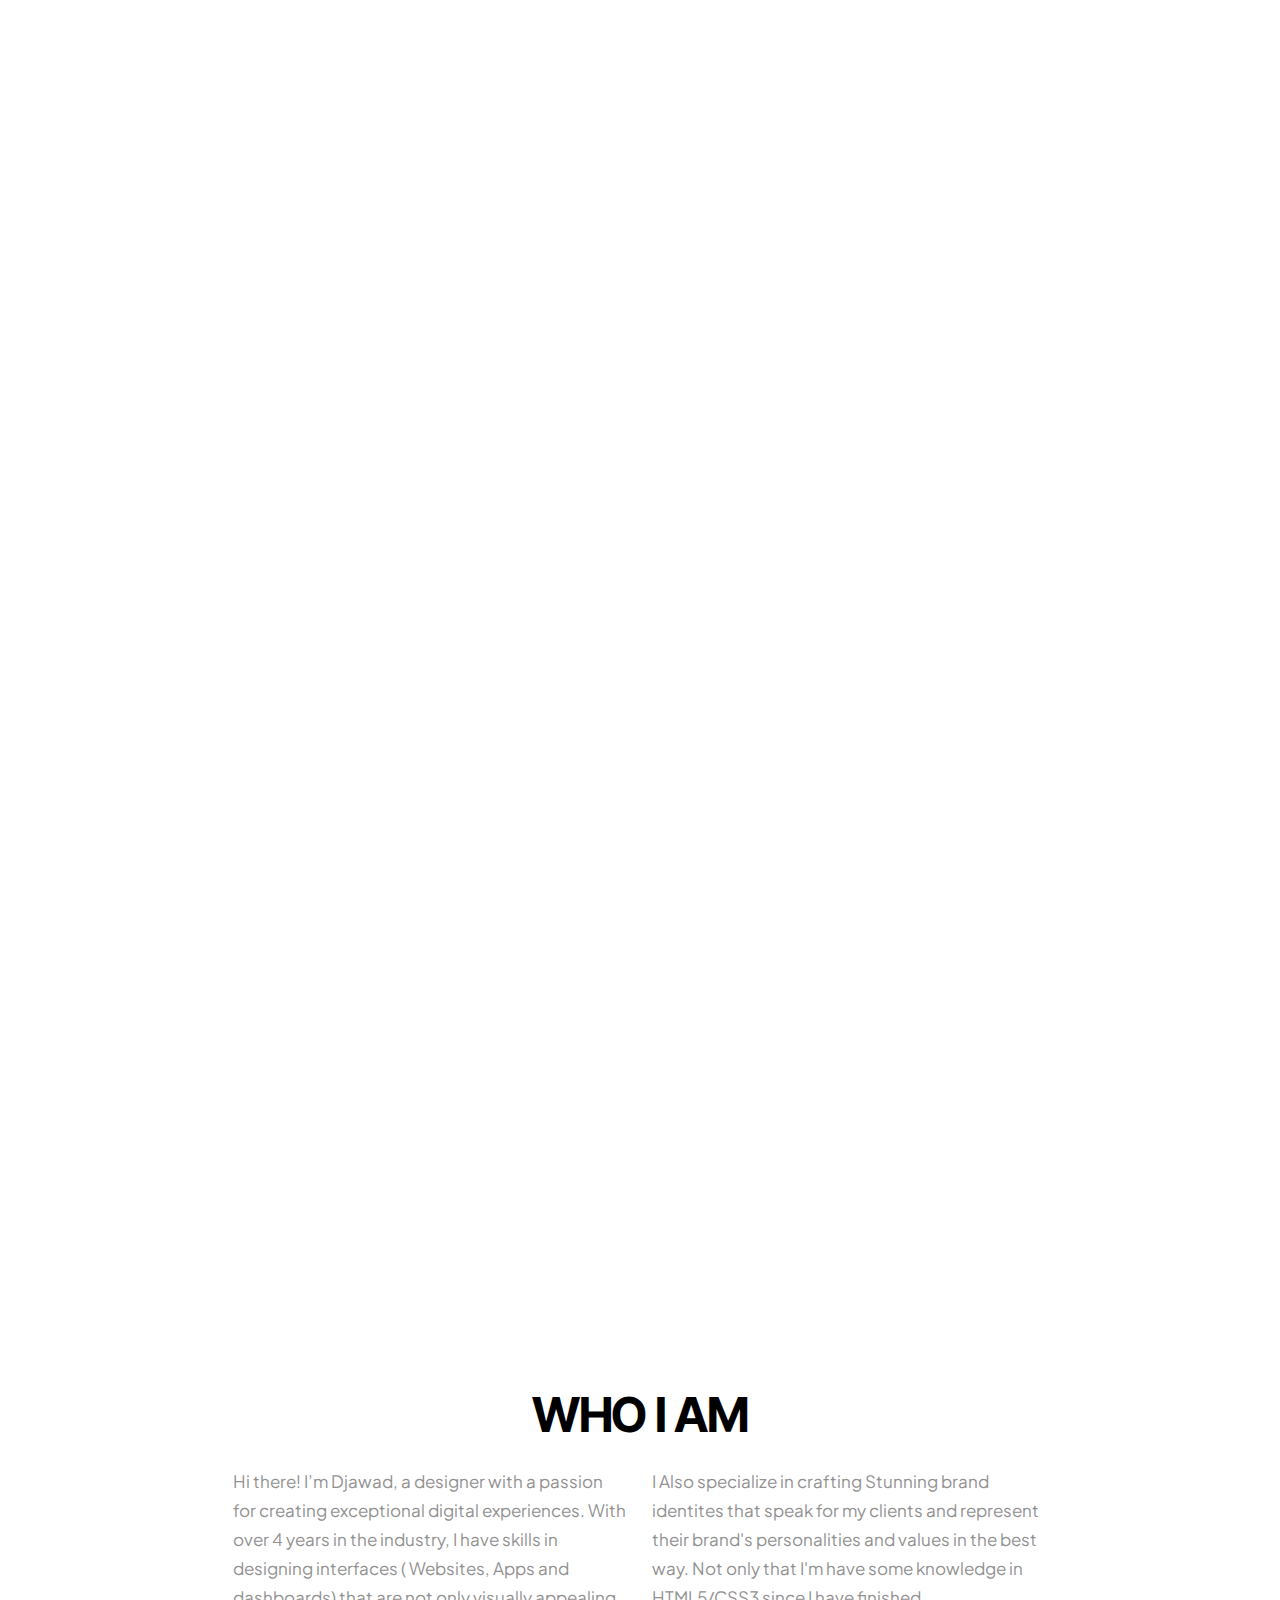
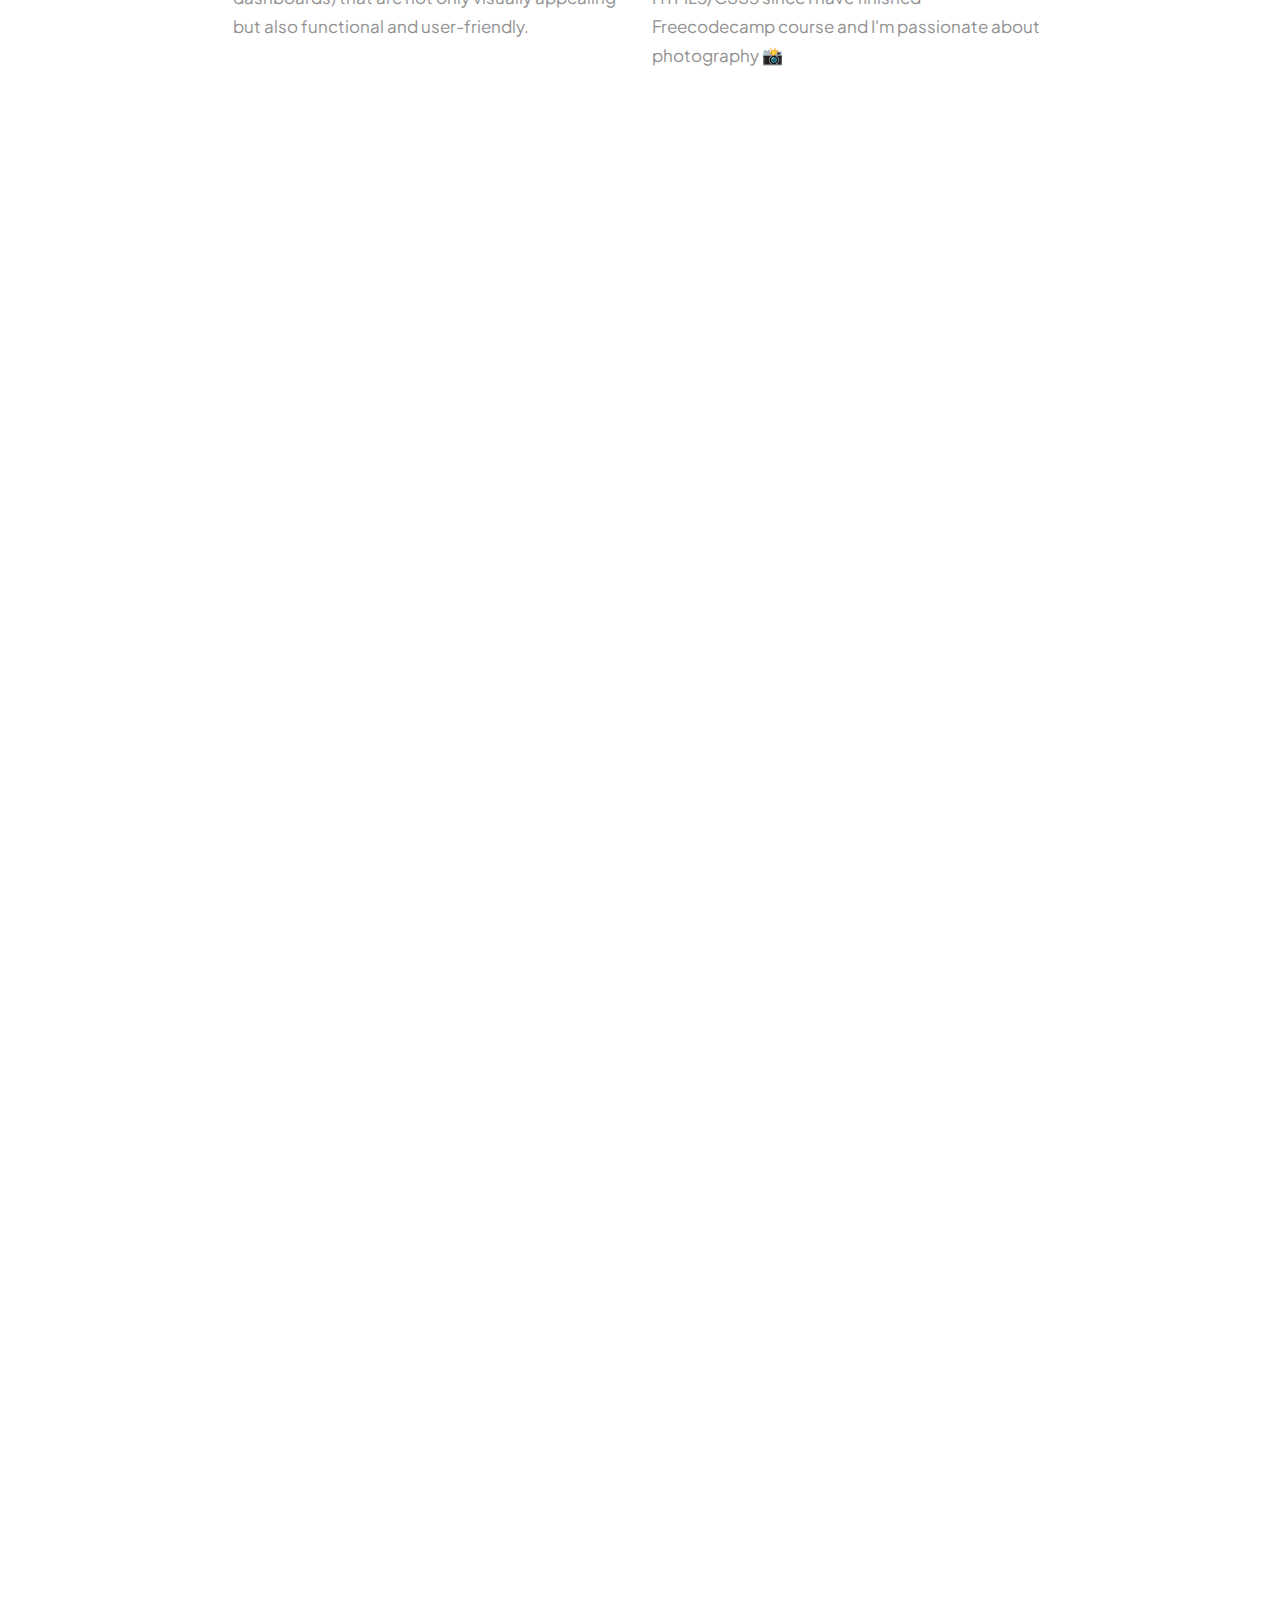
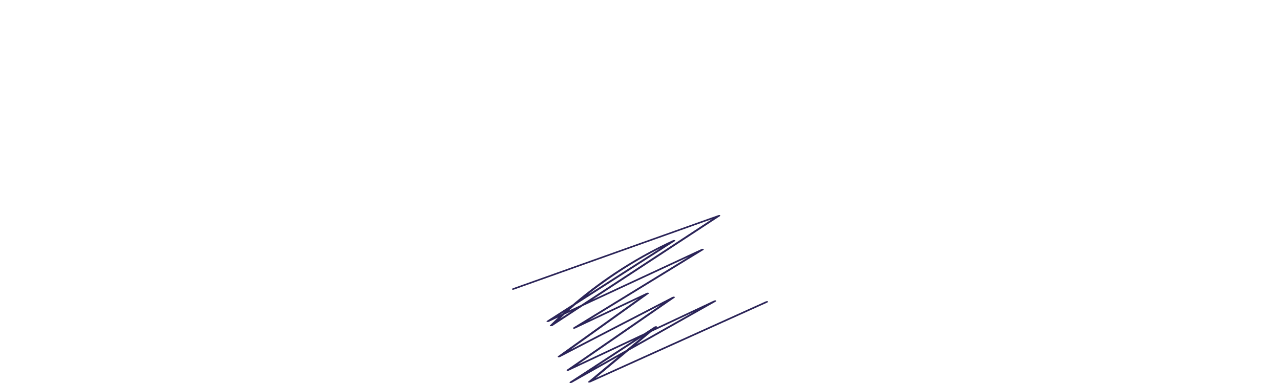
==== commit 05eb931b: "index" ====
--- a/index.html
+++ b/index.html
@@ -1,266 +1,440 @@
-<!doctype html>
+<!DOCTYPE html>
 <html lang="en">
-	<head>
-		<meta charset="utf-8">
-		<meta name="viewport" content="width=device-width, initial-scale=1, shrink-to-fit=no">
-		<meta name="description" content="">
-		<meta name="keywords" content="">
-		<title>Naru - Personal Portfolio Template</title>
-		<!-- Favicon -->
-		<link href="assets/images/favicon.png" rel="shortcut icon">
-		<!-- CSS -->
-		<link href="assets/plugins/bootstrap/bootstrap.min.css" rel="stylesheet">
-		<link href="assets/plugins/glightbox/glightbox.min.css" rel="stylesheet">
-		<link href="assets/plugins/swiper/swiper-bundle.min.css" rel="stylesheet">
-		<link href="assets/plugins/scrollcue/scrollcue.css" rel="stylesheet">
-		<link href="assets/css/theme.css" rel="stylesheet">
-		<!-- Fonts/Icons -->
-		<link href="assets/plugins/bootstrap-icons/bootstrap-icons.css" rel="stylesheet">
-		<link href="assets/plugins/fontawesome/css/all.css" rel="stylesheet">
-		
-	</head>
-	<body data-preloader="true">
-		<header>
-			<div class="header with-placeholder">
-				<div class="container-fluid">
-					<div class="header-logo">
-						<h6 class="sm-heading"><a href="#">Djawad</a></h6>
-					</div>
-					<div class="header-menu">
-						<ul class="nav">
-							<li class="nav-item">
-								<a class="nav-link" href="index.html">Home</a>
-							</li>
-							<li class="nav-item">
-								<a class="nav-link" href="https://medium.com/@Djawed">Blog</a>
-							</li>
-							<li class="nav-item">
-								<a class="nav-link" href="contact.html">Contact</a>
-							</li>
-						</ul>
-					</div>
-					<div class="header-end">
-						<ul class="list-inline-lg">
-							<li><a href="https://www.linkedin.com/in/djawad-ayache/"><i class="bi bi-linkedin"></i></a></li>
-							<li><a href="https://www.behance.net/DjawedUi"><i class="bi bi-behance"></i></a></li>
-							<li><a href="#"><i class="bi bi-instagram"></i></a></li>
-						</ul>
-					</div>
-					<!-- Mobile Nav Toggle -->
-					<button class="mobile-nav-toggle">
-						<span></span>
-					</button>
-				</div><!-- end container-fluid -->
-			</div>
-		</header>
-
-
-		<main>
-
-			<!-- About section -->
-			<div class="section-xs">
-				<div class="container-fluid">
-					<div class="row g-4">
-						<div class="col-12 col-lg-9">
-							<div data-hover-img="assets/images/Avatar.png">
-								<h1 class="display-2 fw-medium mb-0">Hi! I'm Djawad.</h1>
-								<h1 class="display-3 fw-normal mb-0 text-black-02 fst-italic">A Designer who believes in the power of good Design</h1>
-							</div>
-							<a class="button button-lg button-outline mt-4" href="C:\Users\djawe\OneDrive\Desktop\Naru\contact.html">Let's Talk</a>
-						</div>
-						
-					</div><!-- end row -->
-				</div><!-- end container-fluid -->
-			</div>
-			<!-- end About section -->
-
-			<!-- Portfolio section -->
-			<div class="container-fluid">
-				<div class="row portfolio-grid custom-spacing" data-cues="fadeIn">
-					<!-- Portfolio Item 1 -->
-					<div class="col-12 col-md-6 portfolio-item">
-						<div class="portfolio-box" data-hover-caption="Bookify">
-							<a href="Bookify.html">
-								<div class="portfolio-img">
-									<img src="assets/images/portfolio.png" alt="">
-								</div>
-								<!-- Mobile Caption -->
-								<div class="portfolio-mobile-caption">
-									<h4>Bookify</h4>
-									<span>Mobile App</span>
-								</div>
-							</a>
-						</div>
-					</div>
-					<!-- Portfolio Item 2 -->
-					<div class="col-12 col-md-6 portfolio-item">
-						<div class="portfolio-box" data-hover-caption="Kampus 22">
-							<a href="Kampus22.html">
-								<div class="portfolio-img">
-									<img src="assets/images/portfolio2.png" alt="">
-								</div>
-								<!-- Mobile Caption -->
-								<div class="portfolio-mobile-caption">
-									<h4>Kampus 22</h4>
-									<span>Website Design</span>
-								</div>
-							</a>
-						</div>
-					</div>
-					<!-- Portfolio Item 3 -->
-					<div class="col-12 col-md-6 portfolio-item">
-						<div class="portfolio-box" data-hover-caption="SihaClub Landing">
-							<a href="SihaClub.html">
-								<div class="portfolio-img">
-									<img src="assets/images/portfolio3.png" alt="">
-								</div>
-								<!-- Mobile Caption -->
-								<div class="portfolio-mobile-caption">
-									<h4>SihaClub Landing</h4>
-									<span>Website Design</span>
-								</div>
-							</a>
-						</div>
-					</div>
-					<!-- Portfolio Item 4 -->
-					<div class="col-12 col-md-6 portfolio-item">
-						<div class="portfolio-box" data-hover-caption="Mentality Marketing">
-							<a href="Mentalitymarketing.html">
-								<div class="portfolio-img">
-									<img src="https://i.ibb.co/KNRCMqr/Portfolio4.png" alt="">
-								</div>
-								<!-- Mobile Caption -->
-								<div class="portfolio-mobile-caption">
-									<h4>Mentality Marketing</h4>
-									<span>Website Design</span>
-								</div>
-							</a>
-						</div>
-					</div>
-					<div class="col-12 col-md-6 portfolio-item">
-						<div class="portfolio-box" data-hover-caption="Pixora Agency">
-							<a href="Pixora.html">
-								<div class="portfolio-img">
-									<img src="assets/images/Pixora.png" alt="">
-								</div>
-								<!-- Mobile Caption -->
-								<div class="portfolio-mobile-caption">
-									<h4>Pixora Agency</h4>
-									<span>Graphic Design</span>
-								</div>
-							</a>
-						</div>
-					</div>
-					<div class="col-12 col-md-6 portfolio-item">
-						<div class="portfolio-box" data-hover-caption="Gallery">
-							<a href="Gallery.html">
-								<div class="portfolio-img">
-									<img src="assets/images/Gallery.png" alt="">
-								</div>
-								<!-- Mobile Caption -->
-								<div class="portfolio-mobile-caption">
-									<h4>Design Gallery</h4>
-									<span>Gallery</span>
-								</div>
-							</a>
-						</div>
-					</div>
-				</div><!-- end row -->
-				
-			</div><!-- end container-fluid -->
-			<!-- end Portfolio section -->
-
-			
-
-			<!-- Clients section -->
-			<div class="section pt-0">
-				<div class="container-fluid">
-					
-								<!-- end Slider Item 6 -->
-							</div><!-- end swiper-wrapper -->
-						</div><!-- end clients-slider -->
-						<!-- Slider Navigations -->
-						
-						
-					</div>
-				</div><!-- end container-fluid -->
-			</div>
-			<!-- end Clients section -->
-
-			<!-- Resume section -->
-			<div class="container-fluid">
-				<div class="row custom-spacing d-flex justify-content-center align-items-center">
-				  <div class="col-12 text-center">
-					<h2 class="display-5 fw-medium mb-4">Experience</h2>
-				  </div>
-				  <div class="col-12 col-md-6 custom-col" data-cues="fadeIn">
-					<div class="styled-box style-2">
-						<h6 class="sm-heading">Mai 2024 - Current</h6>
-						<h4 class="mt-2">Founder At @Pixora.Agency</h4>
-						<p>I founded my Own Creative agency, Pixora offers Design Services to companies and individuals like UI/UX Design, Website Creation and branding !</p>
-					  </div>
-					<div class="styled-box">
-					  <h6 class="sm-heading">Nov 2023 - Mai 2024</h6>
-					  <h4 class="mt-2">Product Designer At @SihaClub</h4>
-					  <p>As A product Designer, I was responsible for Designing The UI of the Platform SihaClub, Prototyping and wireframing. and researching To improve the UX of the Web App. for both mobile and desktop Devices</p>
-					</div>
-					<div class="styled-box style-2">
-					  <h6 class="sm-heading">Jan 2023 - Nov 2023</h6>
-					  <h4 class="mt-2">UI/UX Designer At @NewDigitalWay</h4>
-					  <p>Collaborated with clients to understand their needs, designed user-centric website experiences,
-						 and worked alongside developers to deliver impactful solutions for mobile and desktop devices.</p>
-					</div>
-					<div class="styled-box">
-					  <h6 class="sm-heading">Jan 2022 - Jan 2023</h6>
-					  <h4 class="mt-2">Freelance UI/UX Designer</h4>
-					  <p>Worked as a freelancer making Designs for clients.</p>
-					</div>
-					<div class="styled-box style-2">
-						<h6 class="sm-heading">Dec 2021 - Jan 2022</h6>
-						<h4 class="mt-2">Certificate in Responsive Web Design</h4>
-						<p>Honed my skills in responsive web design through the freeCodeCamp certification.</p>
-					  </div>
-				  </div>
-				</div>
-			  </div>
-			  
-
-			  <!-- end container-fluid -->
-			<!-- end Resume section -->
-
-			<!-- Contact Info -->
-			<div class="section-sm">
-				<div class="container-fluid text-center">
-					<h1 class="display-1 fw-normal fst-italic text-black-02 mb-0" data-cue="fadeIn"><span class="d-inline-block">Djawed109.6</span><span class="d-inline-block">@gmail.com</span></h1>
-				</div><!-- end container-fluid -->
-			</div>
-			<!-- end Contact Info -->
-
-		</main>
-
-		<footer>
-			<div class="pb-4">
-				<div class="container-fluid">
-					<div class="row g-1">
-						<div class="col-12 col-sm-6 text-center text-sm-start">
-							<p>&copy; 2024 Djawad, All Rights Reserved.</p>
-						</div>
-						<div class="col-12 col-sm-6 text-center text-sm-end">
-							<a class="scrolltotop sm-heading link-hover" href="#">Back to Top</a>
-						</div>
-					</div><!-- end row -->
-				</div><!-- end container-fluid -->
-			</div>
-		</footer>
-
-		<!-- Cursors -->
-		<div class="cursors">
-			<div class="cursor-inner"></div>
-		</div>
-
-		<!-- JavaScripts -->
-		<script src="assets/plugins/jquery.min.js"></script>
-		<script src="assets/plugins/plugins.js"></script>
-		<script src="assets/js/functions.js"></script>
-	</body>
+
+<head>
+    <title>Djawad Portfolio</title>
+    <link rel="icon" href="images/Icon.png" type="image/gif" sizes="16x16">
+    <meta content="text/html;charset=utf-8" http-equiv="Content-Type">
+    <meta content="width=device-width, initial-scale=1.0" name="viewport" >
+    <meta content="" name="description" >
+    <meta content="" name="keywords" >
+    <meta content="" name="author" >
+    <!-- CSS Files
+    ================================================== -->
+    <link href="css/bootstrap.min.css" rel="stylesheet" type="text/css" id="bootstrap">
+    <link href="css/plugins.css" rel="stylesheet" type="text/css" >
+    <link href="css/style.css" rel="stylesheet" type="text/css" >
+    <link href="css/coloring.css" rel="stylesheet" type="text/css" >
+    <!-- color scheme -->
+    <link id="colors" href="css/colors/scheme-01.css" rel="stylesheet" type="text/css" >
+    <!-- color scheme -->
+    <link href="css/07_custom.css" rel="stylesheet" type="text/css" >
+</head>
+<body>
+    <div id="wrapper">
+        
+        <!-- page preloader begin -->
+        <div id="de-loader"></div>
+        <!-- page preloader close -->
+
+        <!-- content begin -->
+        <div class="section-dark no-bottom no-top" id="content">
+
+            <div id="top"></div>
+
+            <section class="p-4">
+                <div class="container-fluid">
+                    <div class="row">
+                        <div class="col-lg-12">
+                            <div class="text-center pt-3 text-uppercase d-menu-1 fs-14 fw-bold wow" data-wow-delay=".3s">
+                                <ul>
+                                    <li class="active"><a href="07_index.html">Home</a></li>
+                                    <li><a href="07_works.html">Works</a></li>
+                                    <li><a href="https://medium.com/@Djawed">Blog</a></li>
+                                    <li><a href="https://form.jotform.com/djawed1096/djawad-contact-form">Contact Me</a></li>
+                                </ul>
+                            </div>
+                        </div>
+                    </div>
+                </div>
+            </section>
+
+            <section id="subheader" class="relative">
+                <div class="container-fluid">
+                    <div class="row justify-content-center">
+                        <div class="col-lg-12 text-center">
+                            <h1 class="fs-120 fs-xs-60 text-resize-h1 lh-0-75 mb-4">Ayache Djawad<br>🎨👨‍💻🧩</h1>
+                            <h4 class="id-color bg-dark d-inline rounded-20 p-1 px-3 fs-16">UI/UX Design and Branding</h4>
+                            <div class="spacer-single"></div>
+                        </div>
+                    </div>
+                </div>
+
+                <div class="sc-icons dark abs abs-middle end-0 me-4">
+                    <a href="https://medium.com/@Djawed"><i class="fa-brands fa-medium"></i></a>
+                    <a href="https://www.linkedin.com/in/djawad-ayache/"><i class="fa-brands fa-linkedin"></i></a>
+                    <a href="https://www.instagram.com/pixora.agency/"><i class="fa-brands fa-instagram"></i></a>
+                    <a href="https://www.behance.net/DjawedUi"><i class="fa-brands fa-behance"></i></a>
+                </div>
+
+                <img src="images/misc/scratches-1.webp" class="w-20 ms-4 abs abs-middle" alt="">
+                <img src="images/misc/scratches-2.webp" class="w-20 me-5 abs top-0 end-0" alt="">
+            </section>
+
+            <section class="no-top px-4">
+                <div class="container-fluid">                    
+                    <div class="row g-4">
+                        <div class="col-xl-6">
+                            <div class="relative jarallax auto-height rounded-1 overflow-hidden wow fadeInUp" data-wow-delay=".6s">
+                                <img src="images/misc/4.webp" class="jarallax-img" alt="">
+                            </div>
+                        </div>
+                        <div class="col-xl-6">
+                            <div class="relative rounded-1 overflow-hidden p-lg-5 p-4 pb-5 wow bg-color h-100 fadeInUp" data-wow-delay=".6s">
+                                <div class="align-middle">
+                                    <div class="subtitle">About Me</div>
+                                    <h2 class="pb-4">A passionate designer. Who specializes in UI/UX, Branding and product design. My passion goes beyond a normal job 🚀</h2>
+                                </div>
+
+                                <div class="abs bottom-0 text-dark fs-20 pb-5 ">
+                                    <div class="d-inline fw-600 me-5"><i class="icofont-phone me-2"></i>+213 795 59 79 13</div>
+                                    <div class="d-inline fw-600"><i class="icofont-envelope me-2"></i>djawad.design@gmail.com</div>
+                                </div>
+                            </div>
+                        </div>
+                     
+                       
+                       
+                        </div>
+                    </div>
+            </section>
+
+            <section class="no-top px-4">
+                <div class="container-fluid">
+                    <div class="row g-4 wow fadeInRight" data-wow-delay=".5s">
+                        <div class="col-xl-4">
+                            <div class="p-lg-5 p-4 bg-color h-100 rounded-1">
+                                <div class="subtitle">Featured Works</div>
+                                <h2>I bring ideas to life with thoughtful design.</h2>
+                            </div>
+                        </div>
+                        <div class="col-xl-4 col-md-6">
+                            <div class="bg-dark rounded-1 overflow-hidden">
+                                <div class="hover relative overflow-hidden text-light">  
+                                  <a href="Pixora.html" class="overflow-hidden d-block relative">
+                                    <img src="images/works/1.webp" class="img-fluid hover-scale-1-2" alt="">
+                                  </a>
+
+                                  <div class="p-4 d-flex justify-content-between align-items-center">
+                                      <div>
+                                          <h3 class="mb-0 lh-1-2">Pixora Studio</h3>
+                                          <span class="fs-14">Brand identity design</span>
+                                      </div>
+                                      <div class="fw-bold">
+                                          2023
+                                      </div>
+                                  </div>
+                                </div>
+                            </div>
+                        </div>
+
+                        <div class="col-xl-4 col-md-6">
+                            <div class="bg-dark rounded-1 overflow-hidden">
+                                <div class="hover relative overflow-hidden text-light">  
+                                  <a href="Holo.html" class="overflow-hidden d-block relative">
+                                    <img src="images/works/2.webp" class="img-fluid hover-scale-1-2" alt="">
+                                  </a>
+
+                                  <div class="p-4 d-flex justify-content-between align-items-center">
+                                      <div>
+                                          <h3 class="mb-0 lh-1-2">Holo Tech</h3>
+                                          <span class="fs-14">Brand identity design</span>
+                                      </div>
+                                      <div class="fw-bold">
+                                          2024
+                                      </div>
+                                  </div>
+                                </div>
+                            </div>
+                        </div>
+                        
+                        
+                        <div class="col-xl-4 col-md-6">
+                            <div class="bg-dark rounded-1 overflow-hidden">
+                                <div class="hover relative overflow-hidden text-light">  
+                                  <a href="Bookify.html" class="overflow-hidden d-block relative">
+                                    <img src="images/works/Bookify.webp" class="img-fluid hover-scale-1-2" alt="">
+                                  </a>
+
+                                  <div class="p-4 d-flex justify-content-between align-items-center">
+                                      <div>
+                                          <h3 class="mb-0 lh-1-2">Bookify</h3>
+                                          <span class="fs-14">App concept design</span>
+                                      </div>
+                                      <div class="fw-bold">
+                                          2021
+                                      </div>
+                                  </div>
+                                </div>
+                            </div>
+                        </div>
+
+                        
+                        <div class="col-xl-4 col-md-6">
+                            <div class="bg-dark rounded-1 overflow-hidden">
+                                <div class="hover relative overflow-hidden text-light">  
+                                  <a href="Mentality.html" class="overflow-hidden d-block relative">
+                                    <img src="images/works/Mentality.webp" class="img-fluid hover-scale-1-2" alt="">
+                                  </a>
+
+                                  <div class="p-4 d-flex justify-content-between align-items-center">
+                                      <div>
+                                          <h3 class="mb-0 lh-1-2">Mentality Marketing</h3>
+                                          <span class="fs-14">Website design</span>
+                                      </div>
+                                      <div class="fw-bold">
+                                          2023
+                                      </div>
+                                  </div>
+                                </div>
+                            </div>
+                        </div>
+
+                        
+                        <div class="col-xl-4 col-md-6">
+                            <div class="bg-dark rounded-1 overflow-hidden">
+                                <div class="hover relative overflow-hidden text-light">  
+                                  <a href="SihaClub.html" class="overflow-hidden d-block relative">
+                                    <img src="images/works/Sihaclub.webp" class="img-fluid hover-scale-1-2" alt="">
+                                  </a>
+
+                                  <div class="p-4 d-flex justify-content-between align-items-center">
+                                      <div>
+                                          <h3 class="mb-0 lh-1-2">SihaClub</h3>
+                                          <span class="fs-14">Website And platform Design</span>
+                                      </div>
+                                      <div class="fw-bold">
+                                          2024
+                                      </div>
+                                  </div>
+                                </div>
+                            </div>
+                        </div>
+
+                        <div class="col-xl-4 col-md-6">
+                            <div class="bg-dark rounded-1 overflow-hidden">
+                                <div class="hover relative overflow-hidden text-light">  
+                                  <a href="Kampus22.html" class="overflow-hidden d-block relative">
+                                    <img src="images/works/Kampus.webp" class="img-fluid hover-scale-1-2" alt="">
+                                  </a>
+
+                                  <div class="p-4 d-flex justify-content-between align-items-center">
+                                      <div>
+                                          <h3 class="mb-0 lh-1-2">Kampus22</h3>
+                                          <span class="fs-14">Website Design</span>
+                                      </div>
+                                      <div class="fw-bold">
+                                          2022
+                                      </div>
+                                  </div>
+                                </div>
+                            </div>
+                        </div>
+
+                    </div>
+                </div>
+            </section>
+            <section class="no-top px-4">
+
+                <div class="container-fluid">
+                    <div class="spacer-double d-lg-none d-sm-block"></div>
+                    <div class="row justify-content-center g-4 gx-5">
+                        <div class="col-lg-6 text-center">
+                            <div class="relative">
+                                <h1 class="lh-1 wow fadeInUp" data-wow-delay=".4s">A Designer from Algeria 🌍</h1>
+                            </div>
+                            <p class="lead wow fadeInUp" data-wow-delay=".5s">
+                                My journey into UI/UX started with a love for technology,an interest in art. Which led me later to blending them. 
+                            </p>
+
+                        </div>
+                    </div>
+                </div>
+            </section>
+
+
+            <section class="no-top px-4">
+                <div class="container-fluid">                    
+                    <div class="row g-4 justify-content-center">                        
+                        <div class="col-xl-8">
+                            <div class="relative fadeInUp" data-wow-delay=".6s">
+                                <div class="text-center">
+                                    <h2>Who I Am</h2>  
+                                </div>
+
+                                <div class="row">
+                                    <div class="col-lg-6">
+                                        <p>Hi there! I’m Djawad, a designer with a passion for creating exceptional digital experiences. With over 4 years in the industry, I have skills in designing interfaces ( Websites, Apps and dashboards) that are not only visually appealing but also functional and user-friendly.</p>
+                                    </div>
+
+                                    <div class="col-lg-6">
+                                        <p>I Also specialize in crafting Stunning brand identites that speak for my clients and represent their brand's personalities and values in the best way. Not only that I'm have some knowledge in HTML5/CSS3 since I have finished Freecodecamp course and I'm passionate about photography 📸</p>
+                                    </div>
+                                    <div class="spacer-single"></div>
+
+                                    <div class="row g-4">
+                                        <div class="col-md-3 rounded-1 wow fadeInRight" data-wow-delay=".4s">
+                                            <div class="text-center">
+                                                <img src="images/logo/figma.webp" class="w-80px mb-3" alt="">
+                                                <h4>Figma</h4>
+                                            </div>
+                                        </div>
+                
+                                        <div class="col-md-3 rounded-1 wow fadeInRight" data-wow-delay=".5s">
+                                            <div class="text-center">
+                                                <img src="images/logo/illustrator.webp" class="w-80px mb-3" alt="">
+                                                <h4>Illustrator</h4>
+                                            </div>
+                                        </div>
+                
+                                        <div class="col-md-3 rounded-1 wow fadeInRight" data-wow-delay=".6s">
+                                            <div class="text-center">
+                                                <img src="images/logo/html.webp" class="w-80px mb-3" alt="">
+                                                <h4>HTML</h4>
+                                            </div>
+                                        </div>
+                
+                                        <div class="col-md-3 rounded-1 wow fadeInRight" data-wow-delay=".7s">
+                                            <div class="text-center">
+                                                <img src="images/logo/css-3.webp" class="w-80px mb-3" alt="">
+                                                <h4>CSS</h4>
+                                            </div>
+                                        </div>
+                                    </div>
+                                </div>
+                            </div>
+                        </div>
+                    </div>
+
+                    
+            </section>
+
+            <section class="no-top px-4">
+                <div class="container-fluid">  
+                    <div class="row g-4">
+                        <div class="col-xl-3">
+                            <div class="relative rounded-1 overflow-hidden p-lg-5 p-4 wow bg-color h-100 fadeInUp">
+                                <h3 class="fs-32">Experiences</h3>
+                            </div>
+                        </div>
+
+                        <div class="col-md-3 text-center wow fadeInRight" data-wow-delay=".4s">
+                            <div class="p-4 py-lg-5 py-4 bg-light h-100 rounded-1">
+                                <h6>Nov 2024 – Present</h6>
+                                <h3>UI/UX Designer</h3>
+                                <p class="mb-0">Holo Tech</p>
+                            </div>
+                        </div>
+
+                        <div class="col-md-3 text-center wow fadeInRight" data-wow-delay=".4s">
+                            <div class="p-4 py-lg-5 py-4 bg-light h-100 rounded-1">
+                                <h6>May 2024 – Nov 2024</h6>
+                                <h3>Lead Designer</h3>
+                                <p class="mb-0">Digitup Company</p>
+                            </div>
+                        </div>
+
+                        <div class="col-md-3 text-center wow fadeInRight" data-wow-delay=".5s">
+                            <div class="p-4 py-lg-5 py-4 bg-light h-100 rounded-1">
+                                <h6>Sept 2023 - May 2024</h6>
+                                <h3>Product Designer</h3>
+                                <p class="mb-0">SihaClub</p>
+                            </div>
+                        </div>
+
+                        <div class="col-md-3 text-center wow fadeInRight" data-wow-delay=".6s">
+                            <div class="p-4 py-lg-5 py-4 bg-light h-100 rounded-1">
+                                <h6>Jan 2023 - Sept 2023</h6>
+                                <h3>UI/UX Designer</h3>
+                                <p class="mb-0">New Digital Way</p>
+                            </div>
+                        </div>
+
+                        
+                        <div class="col-md-3 text-center wow fadeInRight" data-wow-delay=".6s">
+                            <div class="p-4 py-lg-5 py-4 bg-light h-100 rounded-1">
+                                <h6>2021-2023</h6>
+                                <h3>UI/UX Designer</h3>
+                                <p class="mb-0">Freelance</p>
+                            </div>
+                        </div>
+
+                        
+                        <div class="col-md-3 text-center wow fadeInRight" data-wow-delay=".6s">
+                            <div class="p-4 py-lg-5 py-4 bg-light h-100 rounded-1">
+                                <h6>2020</h6>
+                                <h3>Responsive Web Design</h3>
+                                <p class="mb-0">FreeCodeCamp</p>
+                            </div>
+                        </div>
+                    </div>
+                </div>
+            </section>     
+        </div>
+
+        <section class="no-top px-4">
+            <div class="container-fluid">                    
+                <div class="row g-4">
+                    <div class="col-xl-6">
+                        <div class="relative jarallax auto-height rounded-1 overflow-hidden wow fadeInUp" data-wow-delay=".6s">
+                            <img src="images/works/1.webp" class="jarallax-img" alt="">
+                        </div>
+                    </div>
+                    <div class="col-xl-6">
+                        <div style="background-color: #7688e572;" class="relative rounded-1 overflow-hidden p-lg-5 p-4 pb-5 wow h-100 fadeInUp" data-wow-delay=".6s">
+                            <div class="align-middle">
+                                <div class="subtitle">Founder</div>
+                                <h2 class="pb-4">As A passionate person, I'm working on my own Agency. Meet pixora ! An agency which focuses on Quality and satisfying its clients by giving the best results</h2>
+                            </div>
+                        </div>
+                    </div>
+                 
+                   
+                   
+                    </div>
+                </div>
+        </section>
+
+        <!-- content close -->
+        
+        <!-- footer begin -->
+        <footer>
+            <img src="images/misc/scratches-3.webp" class="w-20 me-5 abs bottom-0 abs-center" alt="">
+            <div class="container-fluid">
+                <div class="px-2">
+                    <div class="row g-4 align-items-center">
+                        <div class="col-lg-6">
+                            <div class="d-menu-1 wow" data-wow-delay=".3s">
+                                <ul>
+                                    <li><a href="https://www.linkedin.com/in/djawad-ayache/">LinkedIn</a></li>
+                                    <li><a href="https://www.behance.net/DjawedUi">Behance</a></li>
+                                    <li><a href="https://medium.com/@Djawed">Medium</a></li>
+                                    <li><a href="https://www.instagram.com/pixora.agency/">Instagram</a></li>
+                                </ul>
+
+                                <p class="no-bottom">All Right Reserved</p>
+
+                            </div>
+                        </div>
+
+                        <div class="col-lg-6 text-lg-end">
+                            <a href="Mailto:ayache.djawad.design@gmail.com">
+                                <h2 class="fs-84 fw-800 pe-3 shuffle wow fadeInLeft" data-wow-delay=".3s">Let's Talk</h2>
+                            </a>
+                        </div>
+                    </div>
+                </div>
+            </div>
+        </footer>
+        <!-- footer close -->
+    </div>
+
+
+    <!-- Javascript Files
+    ================================================== -->
+    <script src="js/plugins.js"></script>
+    <script src="js/designesia.js"></script>
+    <script src="js/custom-marquee.js"></script>
+
+</body>
 </html>--- a/css/plugins.css
+++ b/css/plugins.css
@@ -0,0 +1,155 @@
+@charset "UTF-8";
+/*!
+ * animate.css -http://daneden.me/animate
+ * Version - 3.5.1
+ * Licensed under the MIT license - http://opensource.org/licenses/MIT
+ *
+ * Copyright (c) 2016 Daniel Eden
+ */
+ .animated{-webkit-animation-duration:.5s;animation-duration:.5s;-webkit-animation-fill-mode:both;animation-fill-mode:both}.animated.infinite{-webkit-animation-iteration-count:infinite;animation-iteration-count:infinite}.animated.hinge{-webkit-animation-duration:2s;animation-duration:2s}.animated.flipOutX,.animated.flipOutY,.animated.bounceIn,.animated.bounceOut{-webkit-animation-duration:.75s;animation-duration:.75s}@-webkit-keyframes bounce{from,20%,53%,80%,to{-webkit-animation-timing-function:cubic-bezier(.215,.61,.355,1);animation-timing-function:cubic-bezier(.215,.61,.355,1);-webkit-transform:translate3d(0,0,0);transform:translate3d(0,0,0)}40%,43%{-webkit-animation-timing-function:cubic-bezier(.755,.05,.855,.06);animation-timing-function:cubic-bezier(.755,.05,.855,.06);-webkit-transform:translate3d(0,-30px,0);transform:translate3d(0,-30px,0)}70%{-webkit-animation-timing-function:cubic-bezier(.755,.05,.855,.06);animation-timing-function:cubic-bezier(.755,.05,.855,.06);-webkit-transform:translate3d(0,-15px,0);transform:translate3d(0,-15px,0)}90%{-webkit-transform:translate3d(0,-4px,0);transform:translate3d(0,-4px,0)}}@keyframes bounce{from,20%,53%,80%,to{-webkit-animation-timing-function:cubic-bezier(.215,.61,.355,1);animation-timing-function:cubic-bezier(.215,.61,.355,1);-webkit-transform:translate3d(0,0,0);transform:translate3d(0,0,0)}40%,43%{-webkit-animation-timing-function:cubic-bezier(.755,.05,.855,.06);animation-timing-function:cubic-bezier(.755,.05,.855,.06);-webkit-transform:translate3d(0,-30px,0);transform:translate3d(0,-30px,0)}70%{-webkit-animation-timing-function:cubic-bezier(.755,.05,.855,.06);animation-timing-function:cubic-bezier(.755,.05,.855,.06);-webkit-transform:translate3d(0,-15px,0);transform:translate3d(0,-15px,0)}90%{-webkit-transform:translate3d(0,-4px,0);transform:translate3d(0,-4px,0)}}.bounce{-webkit-animation-name:bounce;animation-name:bounce;-webkit-transform-origin:center bottom;transform-origin:center bottom}@-webkit-keyframes flash{from,50%,to{opacity:1}25%,75%{opacity:0}}@keyframes flash{from,50%,to{opacity:1}25%,75%{opacity:0}}.flash{-webkit-animation-name:flash;animation-name:flash}@-webkit-keyframes pulse{from{-webkit-transform:scale3d(1,1,1);transform:scale3d(1,1,1)}50%{-webkit-transform:scale3d(1.05,1.05,1.05);transform:scale3d(1.05,1.05,1.05)}to{-webkit-transform:scale3d(1,1,1);transform:scale3d(1,1,1)}}@keyframes pulse{from{-webkit-transform:scale3d(1,1,1);transform:scale3d(1,1,1)}50%{-webkit-transform:scale3d(1.05,1.05,1.05);transform:scale3d(1.05,1.05,1.05)}to{-webkit-transform:scale3d(1,1,1);transform:scale3d(1,1,1)}}.pulse{-webkit-animation-name:pulse;animation-name:pulse}@-webkit-keyframes rubberBand{from{-webkit-transform:scale3d(1,1,1);transform:scale3d(1,1,1)}30%{-webkit-transform:scale3d(1.25,.75,1);transform:scale3d(1.25,.75,1)}40%{-webkit-transform:scale3d(.75,1.25,1);transform:scale3d(.75,1.25,1)}50%{-webkit-transform:scale3d(1.15,.85,1);transform:scale3d(1.15,.85,1)}65%{-webkit-transform:scale3d(.95,1.05,1);transform:scale3d(.95,1.05,1)}75%{-webkit-transform:scale3d(1.05,.95,1);transform:scale3d(1.05,.95,1)}to{-webkit-transform:scale3d(1,1,1);transform:scale3d(1,1,1)}}@keyframes rubberBand{from{-webkit-transform:scale3d(1,1,1);transform:scale3d(1,1,1)}30%{-webkit-transform:scale3d(1.25,.75,1);transform:scale3d(1.25,.75,1)}40%{-webkit-transform:scale3d(.75,1.25,1);transform:scale3d(.75,1.25,1)}50%{-webkit-transform:scale3d(1.15,.85,1);transform:scale3d(1.15,.85,1)}65%{-webkit-transform:scale3d(.95,1.05,1);transform:scale3d(.95,1.05,1)}75%{-webkit-transform:scale3d(1.05,.95,1);transform:scale3d(1.05,.95,1)}to{-webkit-transform:scale3d(1,1,1);transform:scale3d(1,1,1)}}.rubberBand{-webkit-animation-name:rubberBand;animation-name:rubberBand}@-webkit-keyframes shake{from,to{-webkit-transform:translate3d(0,0,0);transform:translate3d(0,0,0)}10%,30%,50%,70%,90%{-webkit-transform:translate3d(-10px,0,0);transform:translate3d(-10px,0,0)}20%,40%,60%,80%{-webkit-transform:translate3d(10px,0,0);transform:translate3d(10px,0,0)}}@keyframes shake{from,to{-webkit-transform:translate3d(0,0,0);transform:translate3d(0,0,0)}10%,30%,50%,70%,90%{-webkit-transform:translate3d(-10px,0,0);transform:translate3d(-10px,0,0)}20%,40%,60%,80%{-webkit-transform:translate3d(10px,0,0);transform:translate3d(10px,0,0)}}.shake{-webkit-animation-name:shake;animation-name:shake}@-webkit-keyframes headShake{0%{-webkit-transform:translateX(0);transform:translateX(0)}6.5%{-webkit-transform:translateX(-6px) rotateY(-9deg);transform:translateX(-6px) rotateY(-9deg)}18.5%{-webkit-transform:translateX(5px) rotateY(7deg);transform:translateX(5px) rotateY(7deg)}31.5%{-webkit-transform:translateX(-3px) rotateY(-5deg);transform:translateX(-3px) rotateY(-5deg)}43.5%{-webkit-transform:translateX(2px) rotateY(3deg);transform:translateX(2px) rotateY(3deg)}50%{-webkit-transform:translateX(0);transform:translateX(0)}}@keyframes headShake{0%{-webkit-transform:translateX(0);transform:translateX(0)}6.5%{-webkit-transform:translateX(-6px) rotateY(-9deg);transform:translateX(-6px) rotateY(-9deg)}18.5%{-webkit-transform:translateX(5px) rotateY(7deg);transform:translateX(5px) rotateY(7deg)}31.5%{-webkit-transform:translateX(-3px) rotateY(-5deg);transform:translateX(-3px) rotateY(-5deg)}43.5%{-webkit-transform:translateX(2px) rotateY(3deg);transform:translateX(2px) rotateY(3deg)}50%{-webkit-transform:translateX(0);transform:translateX(0)}}.headShake{-webkit-animation-timing-function:ease-in-out;animation-timing-function:ease-in-out;-webkit-animation-name:headShake;animation-name:headShake}@-webkit-keyframes swing{20%{-webkit-transform:rotate3d(0,0,1,15deg);transform:rotate3d(0,0,1,15deg)}40%{-webkit-transform:rotate3d(0,0,1,-10deg);transform:rotate3d(0,0,1,-10deg)}60%{-webkit-transform:rotate3d(0,0,1,5deg);transform:rotate3d(0,0,1,5deg)}80%{-webkit-transform:rotate3d(0,0,1,-5deg);transform:rotate3d(0,0,1,-5deg)}to{-webkit-transform:rotate3d(0,0,1,0deg);transform:rotate3d(0,0,1,0deg)}}@keyframes swing{20%{-webkit-transform:rotate3d(0,0,1,15deg);transform:rotate3d(0,0,1,15deg)}40%{-webkit-transform:rotate3d(0,0,1,-10deg);transform:rotate3d(0,0,1,-10deg)}60%{-webkit-transform:rotate3d(0,0,1,5deg);transform:rotate3d(0,0,1,5deg)}80%{-webkit-transform:rotate3d(0,0,1,-5deg);transform:rotate3d(0,0,1,-5deg)}to{-webkit-transform:rotate3d(0,0,1,0deg);transform:rotate3d(0,0,1,0deg)}}.swing{-webkit-transform-origin:top center;transform-origin:top center;-webkit-animation-name:swing;animation-name:swing}@-webkit-keyframes tada{from{-webkit-transform:scale3d(1,1,1);transform:scale3d(1,1,1)}10%,20%{-webkit-transform:scale3d(.9,.9,.9) rotate3d(0,0,1,-3deg);transform:scale3d(.9,.9,.9) rotate3d(0,0,1,-3deg)}30%,50%,70%,90%{-webkit-transform:scale3d(1.1,1.1,1.1) rotate3d(0,0,1,3deg);transform:scale3d(1.1,1.1,1.1) rotate3d(0,0,1,3deg)}40%,60%,80%{-webkit-transform:scale3d(1.1,1.1,1.1) rotate3d(0,0,1,-3deg);transform:scale3d(1.1,1.1,1.1) rotate3d(0,0,1,-3deg)}to{-webkit-transform:scale3d(1,1,1);transform:scale3d(1,1,1)}}@keyframes tada{from{-webkit-transform:scale3d(1,1,1);transform:scale3d(1,1,1)}10%,20%{-webkit-transform:scale3d(.9,.9,.9) rotate3d(0,0,1,-3deg);transform:scale3d(.9,.9,.9) rotate3d(0,0,1,-3deg)}30%,50%,70%,90%{-webkit-transform:scale3d(1.1,1.1,1.1) rotate3d(0,0,1,3deg);transform:scale3d(1.1,1.1,1.1) rotate3d(0,0,1,3deg)}40%,60%,80%{-webkit-transform:scale3d(1.1,1.1,1.1) rotate3d(0,0,1,-3deg);transform:scale3d(1.1,1.1,1.1) rotate3d(0,0,1,-3deg)}to{-webkit-transform:scale3d(1,1,1);transform:scale3d(1,1,1)}}.tada{-webkit-animation-name:tada;animation-name:tada}@-webkit-keyframes wobble{from{-webkit-transform:none;transform:none}15%{-webkit-transform:translate3d(-25%,0,0) rotate3d(0,0,1,-5deg);transform:translate3d(-25%,0,0) rotate3d(0,0,1,-5deg)}30%{-webkit-transform:translate3d(20%,0,0) rotate3d(0,0,1,3deg);transform:translate3d(20%,0,0) rotate3d(0,0,1,3deg)}45%{-webkit-transform:translate3d(-15%,0,0) rotate3d(0,0,1,-3deg);transform:translate3d(-15%,0,0) rotate3d(0,0,1,-3deg)}60%{-webkit-transform:translate3d(10%,0,0) rotate3d(0,0,1,2deg);transform:translate3d(10%,0,0) rotate3d(0,0,1,2deg)}75%{-webkit-transform:translate3d(-5%,0,0) rotate3d(0,0,1,-1deg);transform:translate3d(-5%,0,0) rotate3d(0,0,1,-1deg)}to{-webkit-transform:none;transform:none}}@keyframes wobble{from{-webkit-transform:none;transform:none}15%{-webkit-transform:translate3d(-25%,0,0) rotate3d(0,0,1,-5deg);transform:translate3d(-25%,0,0) rotate3d(0,0,1,-5deg)}30%{-webkit-transform:translate3d(20%,0,0) rotate3d(0,0,1,3deg);transform:translate3d(20%,0,0) rotate3d(0,0,1,3deg)}45%{-webkit-transform:translate3d(-15%,0,0) rotate3d(0,0,1,-3deg);transform:translate3d(-15%,0,0) rotate3d(0,0,1,-3deg)}60%{-webkit-transform:translate3d(10%,0,0) rotate3d(0,0,1,2deg);transform:translate3d(10%,0,0) rotate3d(0,0,1,2deg)}75%{-webkit-transform:translate3d(-5%,0,0) rotate3d(0,0,1,-1deg);transform:translate3d(-5%,0,0) rotate3d(0,0,1,-1deg)}to{-webkit-transform:none;transform:none}}.wobble{-webkit-animation-name:wobble;animation-name:wobble}@-webkit-keyframes jello{from,11.1%,to{-webkit-transform:none;transform:none}22.2%{-webkit-transform:skewX(-12.5deg) skewY(-12.5deg);transform:skewX(-12.5deg) skewY(-12.5deg)}33.3%{-webkit-transform:skewX(6.25deg) skewY(6.25deg);transform:skewX(6.25deg) skewY(6.25deg)}44.4%{-webkit-transform:skewX(-3.125deg) skewY(-3.125deg);transform:skewX(-3.125deg) skewY(-3.125deg)}55.5%{-webkit-transform:skewX(1.5625deg) skewY(1.5625deg);transform:skewX(1.5625deg) skewY(1.5625deg)}66.6%{-webkit-transform:skewX(-0.78125deg) skewY(-0.78125deg);transform:skewX(-0.78125deg) skewY(-0.78125deg)}77.7%{-webkit-transform:skewX(0.390625deg) skewY(0.390625deg);transform:skewX(0.390625deg) skewY(0.390625deg)}88.8%{-webkit-transform:skewX(-0.1953125deg) skewY(-0.1953125deg);transform:skewX(-0.1953125deg) skewY(-0.1953125deg)}}@keyframes jello{from,11.1%,to{-webkit-transform:none;transform:none}22.2%{-webkit-transform:skewX(-12.5deg) skewY(-12.5deg);transform:skewX(-12.5deg) skewY(-12.5deg)}33.3%{-webkit-transform:skewX(6.25deg) skewY(6.25deg);transform:skewX(6.25deg) skewY(6.25deg)}44.4%{-webkit-transform:skewX(-3.125deg) skewY(-3.125deg);transform:skewX(-3.125deg) skewY(-3.125deg)}55.5%{-webkit-transform:skewX(1.5625deg) skewY(1.5625deg);transform:skewX(1.5625deg) skewY(1.5625deg)}66.6%{-webkit-transform:skewX(-0.78125deg) skewY(-0.78125deg);transform:skewX(-0.78125deg) skewY(-0.78125deg)}77.7%{-webkit-transform:skewX(0.390625deg) skewY(0.390625deg);transform:skewX(0.390625deg) skewY(0.390625deg)}88.8%{-webkit-transform:skewX(-0.1953125deg) skewY(-0.1953125deg);transform:skewX(-0.1953125deg) skewY(-0.1953125deg)}}.jello{-webkit-animation-name:jello;animation-name:jello;-webkit-transform-origin:center;transform-origin:center}@-webkit-keyframes bounceIn{from,20%,40%,60%,80%,to{-webkit-animation-timing-function:cubic-bezier(.215,.61,.355,1);animation-timing-function:cubic-bezier(.215,.61,.355,1)}0%{opacity:0;-webkit-transform:scale3d(.3,.3,.3);transform:scale3d(.3,.3,.3)}20%{-webkit-transform:scale3d(1.1,1.1,1.1);transform:scale3d(1.1,1.1,1.1)}40%{-webkit-transform:scale3d(.9,.9,.9);transform:scale3d(.9,.9,.9)}60%{opacity:1;-webkit-transform:scale3d(1.03,1.03,1.03);transform:scale3d(1.03,1.03,1.03)}80%{-webkit-transform:scale3d(.97,.97,.97);transform:scale3d(.97,.97,.97)}to{opacity:1;-webkit-transform:scale3d(1,1,1);transform:scale3d(1,1,1)}}@keyframes bounceIn{from,20%,40%,60%,80%,to{-webkit-animation-timing-function:cubic-bezier(.215,.61,.355,1);animation-timing-function:cubic-bezier(.215,.61,.355,1)}0%{opacity:0;-webkit-transform:scale3d(.3,.3,.3);transform:scale3d(.3,.3,.3)}20%{-webkit-transform:scale3d(1.1,1.1,1.1);transform:scale3d(1.1,1.1,1.1)}40%{-webkit-transform:scale3d(.9,.9,.9);transform:scale3d(.9,.9,.9)}60%{opacity:1;-webkit-transform:scale3d(1.03,1.03,1.03);transform:scale3d(1.03,1.03,1.03)}80%{-webkit-transform:scale3d(.97,.97,.97);transform:scale3d(.97,.97,.97)}to{opacity:1;-webkit-transform:scale3d(1,1,1);transform:scale3d(1,1,1)}}.bounceIn{-webkit-animation-name:bounceIn;animation-name:bounceIn}@-webkit-keyframes bounceInDown{from,60%,75%,90%,to{-webkit-animation-timing-function:cubic-bezier(.215,.61,.355,1);animation-timing-function:cubic-bezier(.215,.61,.355,1)}0%{opacity:0;-webkit-transform:translate3d(0,-3000px,0);transform:translate3d(0,-3000px,0)}60%{opacity:1;-webkit-transform:translate3d(0,25px,0);transform:translate3d(0,25px,0)}75%{-webkit-transform:translate3d(0,-10px,0);transform:translate3d(0,-10px,0)}90%{-webkit-transform:translate3d(0,5px,0);transform:translate3d(0,5px,0)}to{-webkit-transform:none;transform:none}}@keyframes bounceInDown{from,60%,75%,90%,to{-webkit-animation-timing-function:cubic-bezier(.215,.61,.355,1);animation-timing-function:cubic-bezier(.215,.61,.355,1)}0%{opacity:0;-webkit-transform:translate3d(0,-3000px,0);transform:translate3d(0,-3000px,0)}60%{opacity:1;-webkit-transform:translate3d(0,25px,0);transform:translate3d(0,25px,0)}75%{-webkit-transform:translate3d(0,-10px,0);transform:translate3d(0,-10px,0)}90%{-webkit-transform:translate3d(0,5px,0);transform:translate3d(0,5px,0)}to{-webkit-transform:none;transform:none}}.bounceInDown{-webkit-animation-name:bounceInDown;animation-name:bounceInDown}@-webkit-keyframes bounceInLeft{from,60%,75%,90%,to{-webkit-animation-timing-function:cubic-bezier(.215,.61,.355,1);animation-timing-function:cubic-bezier(.215,.61,.355,1)}0%{opacity:0;-webkit-transform:translate3d(-3000px,0,0);transform:translate3d(-3000px,0,0)}60%{opacity:1;-webkit-transform:translate3d(25px,0,0);transform:translate3d(25px,0,0)}75%{-webkit-transform:translate3d(-10px,0,0);transform:translate3d(-10px,0,0)}90%{-webkit-transform:translate3d(5px,0,0);transform:translate3d(5px,0,0)}to{-webkit-transform:none;transform:none}}@keyframes bounceInLeft{from,60%,75%,90%,to{-webkit-animation-timing-function:cubic-bezier(.215,.61,.355,1);animation-timing-function:cubic-bezier(.215,.61,.355,1)}0%{opacity:0;-webkit-transform:translate3d(-3000px,0,0);transform:translate3d(-3000px,0,0)}60%{opacity:1;-webkit-transform:translate3d(25px,0,0);transform:translate3d(25px,0,0)}75%{-webkit-transform:translate3d(-10px,0,0);transform:translate3d(-10px,0,0)}90%{-webkit-transform:translate3d(5px,0,0);transform:translate3d(5px,0,0)}to{-webkit-transform:none;transform:none}}.bounceInLeft{-webkit-animation-name:bounceInLeft;animation-name:bounceInLeft}@-webkit-keyframes bounceInRight{from,60%,75%,90%,to{-webkit-animation-timing-function:cubic-bezier(.215,.61,.355,1);animation-timing-function:cubic-bezier(.215,.61,.355,1)}from{opacity:0;-webkit-transform:translate3d(3000px,0,0);transform:translate3d(3000px,0,0)}60%{opacity:1;-webkit-transform:translate3d(-25px,0,0);transform:translate3d(-25px,0,0)}75%{-webkit-transform:translate3d(10px,0,0);transform:translate3d(10px,0,0)}90%{-webkit-transform:translate3d(-5px,0,0);transform:translate3d(-5px,0,0)}to{-webkit-transform:none;transform:none}}@keyframes bounceInRight{from,60%,75%,90%,to{-webkit-animation-timing-function:cubic-bezier(.215,.61,.355,1);animation-timing-function:cubic-bezier(.215,.61,.355,1)}from{opacity:0;-webkit-transform:translate3d(3000px,0,0);transform:translate3d(3000px,0,0)}60%{opacity:1;-webkit-transform:translate3d(-25px,0,0);transform:translate3d(-25px,0,0)}75%{-webkit-transform:translate3d(10px,0,0);transform:translate3d(10px,0,0)}90%{-webkit-transform:translate3d(-5px,0,0);transform:translate3d(-5px,0,0)}to{-webkit-transform:none;transform:none}}.bounceInRight{-webkit-animation-name:bounceInRight;animation-name:bounceInRight}@-webkit-keyframes bounceInUp{from,60%,75%,90%,to{-webkit-animation-timing-function:cubic-bezier(.215,.61,.355,1);animation-timing-function:cubic-bezier(.215,.61,.355,1)}from{opacity:0;-webkit-transform:translate3d(0,3000px,0);transform:translate3d(0,3000px,0)}60%{opacity:1;-webkit-transform:translate3d(0,-20px,0);transform:translate3d(0,-20px,0)}75%{-webkit-transform:translate3d(0,10px,0);transform:translate3d(0,10px,0)}90%{-webkit-transform:translate3d(0,-5px,0);transform:translate3d(0,-5px,0)}to{-webkit-transform:translate3d(0,0,0);transform:translate3d(0,0,0)}}@keyframes bounceInUp{from,60%,75%,90%,to{-webkit-animation-timing-function:cubic-bezier(.215,.61,.355,1);animation-timing-function:cubic-bezier(.215,.61,.355,1)}from{opacity:0;-webkit-transform:translate3d(0,3000px,0);transform:translate3d(0,3000px,0)}60%{opacity:1;-webkit-transform:translate3d(0,-20px,0);transform:translate3d(0,-20px,0)}75%{-webkit-transform:translate3d(0,10px,0);transform:translate3d(0,10px,0)}90%{-webkit-transform:translate3d(0,-5px,0);transform:translate3d(0,-5px,0)}to{-webkit-transform:translate3d(0,0,0);transform:translate3d(0,0,0)}}.bounceInUp{-webkit-animation-name:bounceInUp;animation-name:bounceInUp}@-webkit-keyframes bounceOut{20%{-webkit-transform:scale3d(.9,.9,.9);transform:scale3d(.9,.9,.9)}50%,55%{opacity:1;-webkit-transform:scale3d(1.1,1.1,1.1);transform:scale3d(1.1,1.1,1.1)}to{opacity:0;-webkit-transform:scale3d(.3,.3,.3);transform:scale3d(.3,.3,.3)}}@keyframes bounceOut{20%{-webkit-transform:scale3d(.9,.9,.9);transform:scale3d(.9,.9,.9)}50%,55%{opacity:1;-webkit-transform:scale3d(1.1,1.1,1.1);transform:scale3d(1.1,1.1,1.1)}to{opacity:0;-webkit-transform:scale3d(.3,.3,.3);transform:scale3d(.3,.3,.3)}}.bounceOut{-webkit-animation-name:bounceOut;animation-name:bounceOut}@-webkit-keyframes bounceOutDown{20%{-webkit-transform:translate3d(0,10px,0);transform:translate3d(0,10px,0)}40%,45%{opacity:1;-webkit-transform:translate3d(0,-20px,0);transform:translate3d(0,-20px,0)}to{opacity:0;-webkit-transform:translate3d(0,2000px,0);transform:translate3d(0,2000px,0)}}@keyframes bounceOutDown{20%{-webkit-transform:translate3d(0,10px,0);transform:translate3d(0,10px,0)}40%,45%{opacity:1;-webkit-transform:translate3d(0,-20px,0);transform:translate3d(0,-20px,0)}to{opacity:0;-webkit-transform:translate3d(0,2000px,0);transform:translate3d(0,2000px,0)}}.bounceOutDown{-webkit-animation-name:bounceOutDown;animation-name:bounceOutDown}@-webkit-keyframes bounceOutLeft{20%{opacity:1;-webkit-transform:translate3d(20px,0,0);transform:translate3d(20px,0,0)}to{opacity:0;-webkit-transform:translate3d(-2000px,0,0);transform:translate3d(-2000px,0,0)}}@keyframes bounceOutLeft{20%{opacity:1;-webkit-transform:translate3d(20px,0,0);transform:translate3d(20px,0,0)}to{opacity:0;-webkit-transform:translate3d(-2000px,0,0);transform:translate3d(-2000px,0,0)}}.bounceOutLeft{-webkit-animation-name:bounceOutLeft;animation-name:bounceOutLeft}@-webkit-keyframes bounceOutRight{20%{opacity:1;-webkit-transform:translate3d(-20px,0,0);transform:translate3d(-20px,0,0)}to{opacity:0;-webkit-transform:translate3d(2000px,0,0);transform:translate3d(2000px,0,0)}}@keyframes bounceOutRight{20%{opacity:1;-webkit-transform:translate3d(-20px,0,0);transform:translate3d(-20px,0,0)}to{opacity:0;-webkit-transform:translate3d(2000px,0,0);transform:translate3d(2000px,0,0)}}.bounceOutRight{-webkit-animation-name:bounceOutRight;animation-name:bounceOutRight}@-webkit-keyframes bounceOutUp{20%{-webkit-transform:translate3d(0,-10px,0);transform:translate3d(0,-10px,0)}40%,45%{opacity:1;-webkit-transform:translate3d(0,20px,0);transform:translate3d(0,20px,0)}to{opacity:0;-webkit-transform:translate3d(0,-2000px,0);transform:translate3d(0,-2000px,0)}}@keyframes bounceOutUp{20%{-webkit-transform:translate3d(0,-10px,0);transform:translate3d(0,-10px,0)}40%,45%{opacity:1;-webkit-transform:translate3d(0,20px,0);transform:translate3d(0,20px,0)}to{opacity:0;-webkit-transform:translate3d(0,-2000px,0);transform:translate3d(0,-2000px,0)}}.bounceOutUp{-webkit-animation-name:bounceOutUp;animation-name:bounceOutUp}@-webkit-keyframes fadeIn{from{opacity:0}to{opacity:1}}@keyframes fadeIn{from{opacity:0}to{opacity:1}}.fadeIn{-webkit-animation-name:fadeIn;animation-name:fadeIn}@-webkit-keyframes fadeInDown{from{opacity:0;-webkit-transform:translate3d(0,-30%,0);transform:translate3d(0,-30%,0)}to{opacity:1;-webkit-transform:none;transform:none}}@keyframes fadeInDown{from{opacity:0;-webkit-transform:translate3d(0,-30%,0);transform:translate3d(0,-30%,0)}to{opacity:1;-webkit-transform:none;transform:none}}.fadeInDown{-webkit-animation-name:fadeInDown;animation-name:fadeInDown}@-webkit-keyframes fadeInDownBig{from{opacity:0;-webkit-transform:translate3d(0,-2000px,0);transform:translate3d(0,-2000px,0)}to{opacity:1;-webkit-transform:none;transform:none}}@keyframes fadeInDownBig{from{opacity:0;-webkit-transform:translate3d(0,-2000px,0);transform:translate3d(0,-2000px,0)}to{opacity:1;-webkit-transform:none;transform:none}}.fadeInDownBig{-webkit-animation-name:fadeInDownBig;animation-name:fadeInDownBig}@-webkit-keyframes fadeInLeft{from{opacity:0;-webkit-transform:translate3d(-10%,0,0);transform:translate3d(-10%,0,0)}to{opacity:1;-webkit-transform:none;transform:none}}@keyframes fadeInLeft{from{opacity:0;-webkit-transform:translate3d(-10%,0,0);transform:translate3d(-10%,0,0)}to{opacity:1;-webkit-transform:none;transform:none}}.fadeInLeft{-webkit-animation-name:fadeInLeft;animation-name:fadeInLeft}@-webkit-keyframes fadeInLeftBig{from{opacity:0;-webkit-transform:translate3d(-2000px,0,0);transform:translate3d(-2000px,0,0)}to{opacity:1;-webkit-transform:none;transform:none}}@keyframes fadeInLeftBig{from{opacity:0;-webkit-transform:translate3d(-2000px,0,0);transform:translate3d(-2000px,0,0)}to{opacity:1;-webkit-transform:none;transform:none}}.fadeInLeftBig{-webkit-animation-name:fadeInLeftBig;animation-name:fadeInLeftBig}@-webkit-keyframes fadeInRight{from{opacity:0;-webkit-transform:translate3d(10%,0,0);transform:translate3d(10%,0,0)}to{opacity:1;-webkit-transform:none;transform:none}}@keyframes fadeInRight{from{opacity:0;-webkit-transform:translate3d(10%,0,0);transform:translate3d(10%,0,0)}to{opacity:1;-webkit-transform:none;transform:none}}.fadeInRight{-webkit-animation-name:fadeInRight;animation-name:fadeInRight}@-webkit-keyframes fadeInRightBig{from{opacity:0;-webkit-transform:translate3d(2000px,0,0);transform:translate3d(2000px,0,0)}to{opacity:1;-webkit-transform:none;transform:none}}@keyframes fadeInRightBig{from{opacity:0;-webkit-transform:translate3d(2000px,0,0);transform:translate3d(2000px,0,0)}to{opacity:1;-webkit-transform:none;transform:none}}.fadeInRightBig{-webkit-animation-name:fadeInRightBig;animation-name:fadeInRightBig}@-webkit-keyframes fadeInUp{from{opacity:0;-webkit-transform:translate3d(0,30%,0);transform:translate3d(0,30%,0)}to{opacity:1;-webkit-transform:none;transform:none}}@keyframes fadeInUp{from{opacity:0;-webkit-transform:translate3d(0,30%,0);transform:translate3d(0,30%,0)}to{opacity:1;-webkit-transform:none;transform:none}}.fadeInUp{-webkit-animation-name:fadeInUp;animation-name:fadeInUp}@-webkit-keyframes fadeInUpBig{from{opacity:0;-webkit-transform:translate3d(0,2000px,0);transform:translate3d(0,2000px,0)}to{opacity:1;-webkit-transform:none;transform:none}}@keyframes fadeInUpBig{from{opacity:0;-webkit-transform:translate3d(0,2000px,0);transform:translate3d(0,2000px,0)}to{opacity:1;-webkit-transform:none;transform:none}}.fadeInUpBig{-webkit-animation-name:fadeInUpBig;animation-name:fadeInUpBig}@-webkit-keyframes fadeOut{from{opacity:1}to{opacity:0}}@keyframes fadeOut{from{opacity:1}to{opacity:0}}.fadeOut{-webkit-animation-name:fadeOut;animation-name:fadeOut}@-webkit-keyframes fadeOutDown{from{opacity:1}to{opacity:0;-webkit-transform:translate3d(0,30%,0);transform:translate3d(0,30%,0)}}@keyframes fadeOutDown{from{opacity:1}to{opacity:0;-webkit-transform:translate3d(0,30%,0);transform:translate3d(0,30%,0)}}.fadeOutDown{-webkit-animation-name:fadeOutDown;animation-name:fadeOutDown}@-webkit-keyframes fadeOutDownBig{from{opacity:1}to{opacity:0;-webkit-transform:translate3d(0,2000px,0);transform:translate3d(0,2000px,0)}}@keyframes fadeOutDownBig{from{opacity:1}to{opacity:0;-webkit-transform:translate3d(0,2000px,0);transform:translate3d(0,2000px,0)}}.fadeOutDownBig{-webkit-animation-name:fadeOutDownBig;animation-name:fadeOutDownBig}@-webkit-keyframes fadeOutLeft{from{opacity:1}to{opacity:0;-webkit-transform:translate3d(-10%,0,0);transform:translate3d(-10%,0,0)}}@keyframes fadeOutLeft{from{opacity:1}to{opacity:0;-webkit-transform:translate3d(-10%,0,0);transform:translate3d(-10%,0,0)}}.fadeOutLeft{-webkit-animation-name:fadeOutLeft;animation-name:fadeOutLeft}@-webkit-keyframes fadeOutLeftBig{from{opacity:1}to{opacity:0;-webkit-transform:translate3d(-2000px,0,0);transform:translate3d(-2000px,0,0)}}@keyframes fadeOutLeftBig{from{opacity:1}to{opacity:0;-webkit-transform:translate3d(-2000px,0,0);transform:translate3d(-2000px,0,0)}}.fadeOutLeftBig{-webkit-animation-name:fadeOutLeftBig;animation-name:fadeOutLeftBig}@-webkit-keyframes fadeOutRight{from{opacity:1}to{opacity:0;-webkit-transform:translate3d(10%,0,0);transform:translate3d(10%,0,0)}}@keyframes fadeOutRight{from{opacity:1}to{opacity:0;-webkit-transform:translate3d(10%,0,0);transform:translate3d(10%,0,0)}}.fadeOutRight{-webkit-animation-name:fadeOutRight;animation-name:fadeOutRight}@-webkit-keyframes fadeOutRightBig{from{opacity:1}to{opacity:0;-webkit-transform:translate3d(2000px,0,0);transform:translate3d(2000px,0,0)}}@keyframes fadeOutRightBig{from{opacity:1}to{opacity:0;-webkit-transform:translate3d(2000px,0,0);transform:translate3d(2000px,0,0)}}.fadeOutRightBig{-webkit-animation-name:fadeOutRightBig;animation-name:fadeOutRightBig}@-webkit-keyframes fadeOutUp{from{opacity:1}to{opacity:0;-webkit-transform:translate3d(0,-30%,0);transform:translate3d(0,-30%,0)}}@keyframes fadeOutUp{from{opacity:1}to{opacity:0;-webkit-transform:translate3d(0,-30%,0);transform:translate3d(0,-30%,0)}}.fadeOutUp{-webkit-animation-name:fadeOutUp;animation-name:fadeOutUp}@-webkit-keyframes fadeOutUpBig{from{opacity:1}to{opacity:0;-webkit-transform:translate3d(0,-2000px,0);transform:translate3d(0,-2000px,0)}}@keyframes fadeOutUpBig{from{opacity:1}to{opacity:0;-webkit-transform:translate3d(0,-2000px,0);transform:translate3d(0,-2000px,0)}}.fadeOutUpBig{-webkit-animation-name:fadeOutUpBig;animation-name:fadeOutUpBig}@-webkit-keyframes flip{from{-webkit-transform:perspective(400px) rotate3d(0,1,0,-360deg);transform:perspective(400px) rotate3d(0,1,0,-360deg);-webkit-animation-timing-function:ease-out;animation-timing-function:ease-out}40%{-webkit-transform:perspective(400px) translate3d(0,0,150px) rotate3d(0,1,0,-190deg);transform:perspective(400px) translate3d(0,0,150px) rotate3d(0,1,0,-190deg);-webkit-animation-timing-function:ease-out;animation-timing-function:ease-out}50%{-webkit-transform:perspective(400px) translate3d(0,0,150px) rotate3d(0,1,0,-170deg);transform:perspective(400px) translate3d(0,0,150px) rotate3d(0,1,0,-170deg);-webkit-animation-timing-function:ease-in;animation-timing-function:ease-in}80%{-webkit-transform:perspective(400px) scale3d(.95,.95,.95);transform:perspective(400px) scale3d(.95,.95,.95);-webkit-animation-timing-function:ease-in;animation-timing-function:ease-in}to{-webkit-transform:perspective(400px);transform:perspective(400px);-webkit-animation-timing-function:ease-in;animation-timing-function:ease-in}}@keyframes flip{from{-webkit-transform:perspective(400px) rotate3d(0,1,0,-360deg);transform:perspective(400px) rotate3d(0,1,0,-360deg);-webkit-animation-timing-function:ease-out;animation-timing-function:ease-out}40%{-webkit-transform:perspective(400px) translate3d(0,0,150px) rotate3d(0,1,0,-190deg);transform:perspective(400px) translate3d(0,0,150px) rotate3d(0,1,0,-190deg);-webkit-animation-timing-function:ease-out;animation-timing-function:ease-out}50%{-webkit-transform:perspective(400px) translate3d(0,0,150px) rotate3d(0,1,0,-170deg);transform:perspective(400px) translate3d(0,0,150px) rotate3d(0,1,0,-170deg);-webkit-animation-timing-function:ease-in;animation-timing-function:ease-in}80%{-webkit-transform:perspective(400px) scale3d(.95,.95,.95);transform:perspective(400px) scale3d(.95,.95,.95);-webkit-animation-timing-function:ease-in;animation-timing-function:ease-in}to{-webkit-transform:perspective(400px);transform:perspective(400px);-webkit-animation-timing-function:ease-in;animation-timing-function:ease-in}}.animated.flip{-webkit-backface-visibility:visible;backface-visibility:visible;-webkit-animation-name:flip;animation-name:flip}@-webkit-keyframes flipInX{from{-webkit-transform:perspective(400px) rotate3d(1,0,0,90deg);transform:perspective(400px) rotate3d(1,0,0,90deg);-webkit-animation-timing-function:ease-in;animation-timing-function:ease-in;opacity:0}40%{-webkit-transform:perspective(400px) rotate3d(1,0,0,-20deg);transform:perspective(400px) rotate3d(1,0,0,-20deg);-webkit-animation-timing-function:ease-in;animation-timing-function:ease-in}60%{-webkit-transform:perspective(400px) rotate3d(1,0,0,10deg);transform:perspective(400px) rotate3d(1,0,0,10deg);opacity:1}80%{-webkit-transform:perspective(400px) rotate3d(1,0,0,-5deg);transform:perspective(400px) rotate3d(1,0,0,-5deg)}to{-webkit-transform:perspective(400px);transform:perspective(400px)}}@keyframes flipInX{from{-webkit-transform:perspective(400px) rotate3d(1,0,0,90deg);transform:perspective(400px) rotate3d(1,0,0,90deg);-webkit-animation-timing-function:ease-in;animation-timing-function:ease-in;opacity:0}40%{-webkit-transform:perspective(400px) rotate3d(1,0,0,-20deg);transform:perspective(400px) rotate3d(1,0,0,-20deg);-webkit-animation-timing-function:ease-in;animation-timing-function:ease-in}60%{-webkit-transform:perspective(400px) rotate3d(1,0,0,10deg);transform:perspective(400px) rotate3d(1,0,0,10deg);opacity:1}80%{-webkit-transform:perspective(400px) rotate3d(1,0,0,-5deg);transform:perspective(400px) rotate3d(1,0,0,-5deg)}to{-webkit-transform:perspective(400px);transform:perspective(400px)}}.flipInX{-webkit-backface-visibility:visible!important;backface-visibility:visible!important;-webkit-animation-name:flipInX;animation-name:flipInX}@-webkit-keyframes flipInY{from{-webkit-transform:perspective(400px) rotate3d(0,1,0,90deg);transform:perspective(400px) rotate3d(0,1,0,90deg);-webkit-animation-timing-function:ease-in;animation-timing-function:ease-in;opacity:0}40%{-webkit-transform:perspective(400px) rotate3d(0,1,0,-20deg);transform:perspective(400px) rotate3d(0,1,0,-20deg);-webkit-animation-timing-function:ease-in;animation-timing-function:ease-in}60%{-webkit-transform:perspective(400px) rotate3d(0,1,0,10deg);transform:perspective(400px) rotate3d(0,1,0,10deg);opacity:1}80%{-webkit-transform:perspective(400px) rotate3d(0,1,0,-5deg);transform:perspective(400px) rotate3d(0,1,0,-5deg)}to{-webkit-transform:perspective(400px);transform:perspective(400px)}}@keyframes flipInY{from{-webkit-transform:perspective(400px) rotate3d(0,1,0,90deg);transform:perspective(400px) rotate3d(0,1,0,90deg);-webkit-animation-timing-function:ease-in;animation-timing-function:ease-in;opacity:0}40%{-webkit-transform:perspective(400px) rotate3d(0,1,0,-20deg);transform:perspective(400px) rotate3d(0,1,0,-20deg);-webkit-animation-timing-function:ease-in;animation-timing-function:ease-in}60%{-webkit-transform:perspective(400px) rotate3d(0,1,0,10deg);transform:perspective(400px) rotate3d(0,1,0,10deg);opacity:1}80%{-webkit-transform:perspective(400px) rotate3d(0,1,0,-5deg);transform:perspective(400px) rotate3d(0,1,0,-5deg)}to{-webkit-transform:perspective(400px);transform:perspective(400px)}}.flipInY{-webkit-backface-visibility:visible!important;backface-visibility:visible!important;-webkit-animation-name:flipInY;animation-name:flipInY}@-webkit-keyframes flipOutX{from{-webkit-transform:perspective(400px);transform:perspective(400px)}30%{-webkit-transform:perspective(400px) rotate3d(1,0,0,-20deg);transform:perspective(400px) rotate3d(1,0,0,-20deg);opacity:1}to{-webkit-transform:perspective(400px) rotate3d(1,0,0,90deg);transform:perspective(400px) rotate3d(1,0,0,90deg);opacity:0}}@keyframes flipOutX{from{-webkit-transform:perspective(400px);transform:perspective(400px)}30%{-webkit-transform:perspective(400px) rotate3d(1,0,0,-20deg);transform:perspective(400px) rotate3d(1,0,0,-20deg);opacity:1}to{-webkit-transform:perspective(400px) rotate3d(1,0,0,90deg);transform:perspective(400px) rotate3d(1,0,0,90deg);opacity:0}}.flipOutX{-webkit-animation-name:flipOutX;animation-name:flipOutX;-webkit-backface-visibility:visible!important;backface-visibility:visible!important}@-webkit-keyframes flipOutY{from{-webkit-transform:perspective(400px);transform:perspective(400px)}30%{-webkit-transform:perspective(400px) rotate3d(0,1,0,-15deg);transform:perspective(400px) rotate3d(0,1,0,-15deg);opacity:1}to{-webkit-transform:perspective(400px) rotate3d(0,1,0,90deg);transform:perspective(400px) rotate3d(0,1,0,90deg);opacity:0}}@keyframes flipOutY{from{-webkit-transform:perspective(400px);transform:perspective(400px)}30%{-webkit-transform:perspective(400px) rotate3d(0,1,0,-15deg);transform:perspective(400px) rotate3d(0,1,0,-15deg);opacity:1}to{-webkit-transform:perspective(400px) rotate3d(0,1,0,90deg);transform:perspective(400px) rotate3d(0,1,0,90deg);opacity:0}}.flipOutY{-webkit-backface-visibility:visible!important;backface-visibility:visible!important;-webkit-animation-name:flipOutY;animation-name:flipOutY}@-webkit-keyframes lightSpeedIn{from{-webkit-transform:translate3d(10%,0,0) skewX(-30deg);transform:translate3d(10%,0,0) skewX(-30deg);opacity:0}60%{-webkit-transform:skewX(20deg);transform:skewX(20deg);opacity:1}80%{-webkit-transform:skewX(-5deg);transform:skewX(-5deg);opacity:1}to{-webkit-transform:none;transform:none;opacity:1}}@keyframes lightSpeedIn{from{-webkit-transform:translate3d(10%,0,0) skewX(-30deg);transform:translate3d(10%,0,0) skewX(-30deg);opacity:0}60%{-webkit-transform:skewX(20deg);transform:skewX(20deg);opacity:1}80%{-webkit-transform:skewX(-5deg);transform:skewX(-5deg);opacity:1}to{-webkit-transform:none;transform:none;opacity:1}}.lightSpeedIn{-webkit-animation-name:lightSpeedIn;animation-name:lightSpeedIn;-webkit-animation-timing-function:ease-out;animation-timing-function:ease-out}@-webkit-keyframes lightSpeedOut{from{opacity:1}to{-webkit-transform:translate3d(10%,0,0) skewX(30deg);transform:translate3d(10%,0,0) skewX(30deg);opacity:0}}@keyframes lightSpeedOut{from{opacity:1}to{-webkit-transform:translate3d(10%,0,0) skewX(30deg);transform:translate3d(10%,0,0) skewX(30deg);opacity:0}}.lightSpeedOut{-webkit-animation-name:lightSpeedOut;animation-name:lightSpeedOut;-webkit-animation-timing-function:ease-in;animation-timing-function:ease-in}@-webkit-keyframes rotateIn{from{-webkit-transform-origin:center;transform-origin:center;-webkit-transform:rotate3d(0,0,1,-200deg);transform:rotate3d(0,0,1,-200deg);opacity:0}to{-webkit-transform-origin:center;transform-origin:center;-webkit-transform:none;transform:none;opacity:1}}@keyframes rotateIn{from{-webkit-transform-origin:center;transform-origin:center;-webkit-transform:rotate3d(0,0,1,-200deg);transform:rotate3d(0,0,1,-200deg);opacity:0}to{-webkit-transform-origin:center;transform-origin:center;-webkit-transform:none;transform:none;opacity:1}}.rotateIn{-webkit-animation-name:rotateIn;animation-name:rotateIn}@-webkit-keyframes rotateInDownLeft{from{-webkit-transform-origin:left bottom;transform-origin:left bottom;-webkit-transform:rotate3d(0,0,1,-45deg);transform:rotate3d(0,0,1,-45deg);opacity:0}to{-webkit-transform-origin:left bottom;transform-origin:left bottom;-webkit-transform:none;transform:none;opacity:1}}@keyframes rotateInDownLeft{from{-webkit-transform-origin:left bottom;transform-origin:left bottom;-webkit-transform:rotate3d(0,0,1,-45deg);transform:rotate3d(0,0,1,-45deg);opacity:0}to{-webkit-transform-origin:left bottom;transform-origin:left bottom;-webkit-transform:none;transform:none;opacity:1}}.rotateInDownLeft{-webkit-animation-name:rotateInDownLeft;animation-name:rotateInDownLeft}@-webkit-keyframes rotateInDownRight{from{-webkit-transform-origin:right bottom;transform-origin:right bottom;-webkit-transform:rotate3d(0,0,1,45deg);transform:rotate3d(0,0,1,45deg);opacity:0}to{-webkit-transform-origin:right bottom;transform-origin:right bottom;-webkit-transform:none;transform:none;opacity:1}}@keyframes rotateInDownRight{from{-webkit-transform-origin:right bottom;transform-origin:right bottom;-webkit-transform:rotate3d(0,0,1,45deg);transform:rotate3d(0,0,1,45deg);opacity:0}to{-webkit-transform-origin:right bottom;transform-origin:right bottom;-webkit-transform:none;transform:none;opacity:1}}.rotateInDownRight{-webkit-animation-name:rotateInDownRight;animation-name:rotateInDownRight}@-webkit-keyframes rotateInUpLeft{from{-webkit-transform-origin:left bottom;transform-origin:left bottom;-webkit-transform:rotate3d(0,0,1,45deg);transform:rotate3d(0,0,1,45deg);opacity:0}to{-webkit-transform-origin:left bottom;transform-origin:left bottom;-webkit-transform:none;transform:none;opacity:1}}@keyframes rotateInUpLeft{from{-webkit-transform-origin:left bottom;transform-origin:left bottom;-webkit-transform:rotate3d(0,0,1,45deg);transform:rotate3d(0,0,1,45deg);opacity:0}to{-webkit-transform-origin:left bottom;transform-origin:left bottom;-webkit-transform:none;transform:none;opacity:1}}.rotateInUpLeft{-webkit-animation-name:rotateInUpLeft;animation-name:rotateInUpLeft}@-webkit-keyframes rotateInUpRight{from{-webkit-transform-origin:right bottom;transform-origin:right bottom;-webkit-transform:rotate3d(0,0,1,-90deg);transform:rotate3d(0,0,1,-90deg);opacity:0}to{-webkit-transform-origin:right bottom;transform-origin:right bottom;-webkit-transform:none;transform:none;opacity:1}}@keyframes rotateInUpRight{from{-webkit-transform-origin:right bottom;transform-origin:right bottom;-webkit-transform:rotate3d(0,0,1,-90deg);transform:rotate3d(0,0,1,-90deg);opacity:0}to{-webkit-transform-origin:right bottom;transform-origin:right bottom;-webkit-transform:none;transform:none;opacity:1}}.rotateInUpRight{-webkit-animation-name:rotateInUpRight;animation-name:rotateInUpRight}@-webkit-keyframes rotateOut{from{-webkit-transform-origin:center;transform-origin:center;opacity:1}to{-webkit-transform-origin:center;transform-origin:center;-webkit-transform:rotate3d(0,0,1,200deg);transform:rotate3d(0,0,1,200deg);opacity:0}}@keyframes rotateOut{from{-webkit-transform-origin:center;transform-origin:center;opacity:1}to{-webkit-transform-origin:center;transform-origin:center;-webkit-transform:rotate3d(0,0,1,200deg);transform:rotate3d(0,0,1,200deg);opacity:0}}.rotateOut{-webkit-animation-name:rotateOut;animation-name:rotateOut}@-webkit-keyframes rotateOutDownLeft{from{-webkit-transform-origin:left bottom;transform-origin:left bottom;opacity:1}to{-webkit-transform-origin:left bottom;transform-origin:left bottom;-webkit-transform:rotate3d(0,0,1,45deg);transform:rotate3d(0,0,1,45deg);opacity:0}}@keyframes rotateOutDownLeft{from{-webkit-transform-origin:left bottom;transform-origin:left bottom;opacity:1}to{-webkit-transform-origin:left bottom;transform-origin:left bottom;-webkit-transform:rotate3d(0,0,1,45deg);transform:rotate3d(0,0,1,45deg);opacity:0}}.rotateOutDownLeft{-webkit-animation-name:rotateOutDownLeft;animation-name:rotateOutDownLeft}@-webkit-keyframes rotateOutDownRight{from{-webkit-transform-origin:right bottom;transform-origin:right bottom;opacity:1}to{-webkit-transform-origin:right bottom;transform-origin:right bottom;-webkit-transform:rotate3d(0,0,1,-45deg);transform:rotate3d(0,0,1,-45deg);opacity:0}}@keyframes rotateOutDownRight{from{-webkit-transform-origin:right bottom;transform-origin:right bottom;opacity:1}to{-webkit-transform-origin:right bottom;transform-origin:right bottom;-webkit-transform:rotate3d(0,0,1,-45deg);transform:rotate3d(0,0,1,-45deg);opacity:0}}.rotateOutDownRight{-webkit-animation-name:rotateOutDownRight;animation-name:rotateOutDownRight}@-webkit-keyframes rotateOutUpLeft{from{-webkit-transform-origin:left bottom;transform-origin:left bottom;opacity:1}to{-webkit-transform-origin:left bottom;transform-origin:left bottom;-webkit-transform:rotate3d(0,0,1,-45deg);transform:rotate3d(0,0,1,-45deg);opacity:0}}@keyframes rotateOutUpLeft{from{-webkit-transform-origin:left bottom;transform-origin:left bottom;opacity:1}to{-webkit-transform-origin:left bottom;transform-origin:left bottom;-webkit-transform:rotate3d(0,0,1,-45deg);transform:rotate3d(0,0,1,-45deg);opacity:0}}.rotateOutUpLeft{-webkit-animation-name:rotateOutUpLeft;animation-name:rotateOutUpLeft}@-webkit-keyframes rotateOutUpRight{from{-webkit-transform-origin:right bottom;transform-origin:right bottom;opacity:1}to{-webkit-transform-origin:right bottom;transform-origin:right bottom;-webkit-transform:rotate3d(0,0,1,90deg);transform:rotate3d(0,0,1,90deg);opacity:0}}@keyframes rotateOutUpRight{from{-webkit-transform-origin:right bottom;transform-origin:right bottom;opacity:1}to{-webkit-transform-origin:right bottom;transform-origin:right bottom;-webkit-transform:rotate3d(0,0,1,90deg);transform:rotate3d(0,0,1,90deg);opacity:0}}.rotateOutUpRight{-webkit-animation-name:rotateOutUpRight;animation-name:rotateOutUpRight}@-webkit-keyframes hinge{0%{-webkit-transform-origin:top left;transform-origin:top left;-webkit-animation-timing-function:ease-in-out;animation-timing-function:ease-in-out}20%,60%{-webkit-transform:rotate3d(0,0,1,80deg);transform:rotate3d(0,0,1,80deg);-webkit-transform-origin:top left;transform-origin:top left;-webkit-animation-timing-function:ease-in-out;animation-timing-function:ease-in-out}40%,80%{-webkit-transform:rotate3d(0,0,1,60deg);transform:rotate3d(0,0,1,60deg);-webkit-transform-origin:top left;transform-origin:top left;-webkit-animation-timing-function:ease-in-out;animation-timing-function:ease-in-out;opacity:1}to{-webkit-transform:translate3d(0,700px,0);transform:translate3d(0,700px,0);opacity:0}}@keyframes hinge{0%{-webkit-transform-origin:top left;transform-origin:top left;-webkit-animation-timing-function:ease-in-out;animation-timing-function:ease-in-out}20%,60%{-webkit-transform:rotate3d(0,0,1,80deg);transform:rotate3d(0,0,1,80deg);-webkit-transform-origin:top left;transform-origin:top left;-webkit-animation-timing-function:ease-in-out;animation-timing-function:ease-in-out}40%,80%{-webkit-transform:rotate3d(0,0,1,60deg);transform:rotate3d(0,0,1,60deg);-webkit-transform-origin:top left;transform-origin:top left;-webkit-animation-timing-function:ease-in-out;animation-timing-function:ease-in-out;opacity:1}to{-webkit-transform:translate3d(0,700px,0);transform:translate3d(0,700px,0);opacity:0}}.hinge{-webkit-animation-name:hinge;animation-name:hinge}@-webkit-keyframes rollIn{from{opacity:0;-webkit-transform:translate3d(-10%,0,0) rotate3d(0,0,1,-120deg);transform:translate3d(-10%,0,0) rotate3d(0,0,1,-120deg)}to{opacity:1;-webkit-transform:none;transform:none}}@keyframes rollIn{from{opacity:0;-webkit-transform:translate3d(-10%,0,0) rotate3d(0,0,1,-120deg);transform:translate3d(-10%,0,0) rotate3d(0,0,1,-120deg)}to{opacity:1;-webkit-transform:none;transform:none}}.rollIn{-webkit-animation-name:rollIn;animation-name:rollIn}@-webkit-keyframes rollOut{from{opacity:1}to{opacity:0;-webkit-transform:translate3d(10%,0,0) rotate3d(0,0,1,120deg);transform:translate3d(10%,0,0) rotate3d(0,0,1,120deg)}}@keyframes rollOut{from{opacity:1}to{opacity:0;-webkit-transform:translate3d(10%,0,0) rotate3d(0,0,1,120deg);transform:translate3d(10%,0,0) rotate3d(0,0,1,120deg)}}.rollOut{-webkit-animation-name:rollOut;animation-name:rollOut}@-webkit-keyframes zoomIn{from{opacity:0;-webkit-transform:scale3d(.3,.3,.3);transform:scale3d(.3,.3,.3)}50%{opacity:1}}@keyframes zoomIn{from{opacity:0;-webkit-transform:scale3d(.3,.3,.3);transform:scale3d(.3,.3,.3)}50%{opacity:1}}.zoomIn{-webkit-animation-name:zoomIn;animation-name:zoomIn}@-webkit-keyframes zoomInDown{from{opacity:0;-webkit-transform:scale3d(.1,.1,.1) translate3d(0,-1000px,0);transform:scale3d(.1,.1,.1) translate3d(0,-1000px,0);-webkit-animation-timing-function:cubic-bezier(.55,.055,.675,.19);animation-timing-function:cubic-bezier(.55,.055,.675,.19)}60%{opacity:1;-webkit-transform:scale3d(.475,.475,.475) translate3d(0,60px,0);transform:scale3d(.475,.475,.475) translate3d(0,60px,0);-webkit-animation-timing-function:cubic-bezier(.175,.885,.32,1);animation-timing-function:cubic-bezier(.175,.885,.32,1)}}@keyframes zoomInDown{from{opacity:0;-webkit-transform:scale3d(.1,.1,.1) translate3d(0,-1000px,0);transform:scale3d(.1,.1,.1) translate3d(0,-1000px,0);-webkit-animation-timing-function:cubic-bezier(.55,.055,.675,.19);animation-timing-function:cubic-bezier(.55,.055,.675,.19)}60%{opacity:1;-webkit-transform:scale3d(.475,.475,.475) translate3d(0,60px,0);transform:scale3d(.475,.475,.475) translate3d(0,60px,0);-webkit-animation-timing-function:cubic-bezier(.175,.885,.32,1);animation-timing-function:cubic-bezier(.175,.885,.32,1)}}.zoomInDown{-webkit-animation-name:zoomInDown;animation-name:zoomInDown}@-webkit-keyframes zoomInLeft{from{opacity:0;-webkit-transform:scale3d(.1,.1,.1) translate3d(-1000px,0,0);transform:scale3d(.1,.1,.1) translate3d(-1000px,0,0);-webkit-animation-timing-function:cubic-bezier(.55,.055,.675,.19);animation-timing-function:cubic-bezier(.55,.055,.675,.19)}60%{opacity:1;-webkit-transform:scale3d(.475,.475,.475) translate3d(10px,0,0);transform:scale3d(.475,.475,.475) translate3d(10px,0,0);-webkit-animation-timing-function:cubic-bezier(.175,.885,.32,1);animation-timing-function:cubic-bezier(.175,.885,.32,1)}}@keyframes zoomInLeft{from{opacity:0;-webkit-transform:scale3d(.1,.1,.1) translate3d(-1000px,0,0);transform:scale3d(.1,.1,.1) translate3d(-1000px,0,0);-webkit-animation-timing-function:cubic-bezier(.55,.055,.675,.19);animation-timing-function:cubic-bezier(.55,.055,.675,.19)}60%{opacity:1;-webkit-transform:scale3d(.475,.475,.475) translate3d(10px,0,0);transform:scale3d(.475,.475,.475) translate3d(10px,0,0);-webkit-animation-timing-function:cubic-bezier(.175,.885,.32,1);animation-timing-function:cubic-bezier(.175,.885,.32,1)}}.zoomInLeft{-webkit-animation-name:zoomInLeft;animation-name:zoomInLeft}@-webkit-keyframes zoomInRight{from{opacity:0;-webkit-transform:scale3d(.1,.1,.1) translate3d(1000px,0,0);transform:scale3d(.1,.1,.1) translate3d(1000px,0,0);-webkit-animation-timing-function:cubic-bezier(.55,.055,.675,.19);animation-timing-function:cubic-bezier(.55,.055,.675,.19)}60%{opacity:1;-webkit-transform:scale3d(.475,.475,.475) translate3d(-10px,0,0);transform:scale3d(.475,.475,.475) translate3d(-10px,0,0);-webkit-animation-timing-function:cubic-bezier(.175,.885,.32,1);animation-timing-function:cubic-bezier(.175,.885,.32,1)}}@keyframes zoomInRight{from{opacity:0;-webkit-transform:scale3d(.1,.1,.1) translate3d(1000px,0,0);transform:scale3d(.1,.1,.1) translate3d(1000px,0,0);-webkit-animation-timing-function:cubic-bezier(.55,.055,.675,.19);animation-timing-function:cubic-bezier(.55,.055,.675,.19)}60%{opacity:1;-webkit-transform:scale3d(.475,.475,.475) translate3d(-10px,0,0);transform:scale3d(.475,.475,.475) translate3d(-10px,0,0);-webkit-animation-timing-function:cubic-bezier(.175,.885,.32,1);animation-timing-function:cubic-bezier(.175,.885,.32,1)}}.zoomInRight{-webkit-animation-name:zoomInRight;animation-name:zoomInRight}@-webkit-keyframes zoomInUp{from{opacity:0;-webkit-transform:scale3d(.1,.1,.1) translate3d(0,1000px,0);transform:scale3d(.1,.1,.1) translate3d(0,1000px,0);-webkit-animation-timing-function:cubic-bezier(.55,.055,.675,.19);animation-timing-function:cubic-bezier(.55,.055,.675,.19)}60%{opacity:1;-webkit-transform:scale3d(.475,.475,.475) translate3d(0,-60px,0);transform:scale3d(.475,.475,.475) translate3d(0,-60px,0);-webkit-animation-timing-function:cubic-bezier(.175,.885,.32,1);animation-timing-function:cubic-bezier(.175,.885,.32,1)}}@keyframes zoomInUp{from{opacity:0;-webkit-transform:scale3d(.1,.1,.1) translate3d(0,1000px,0);transform:scale3d(.1,.1,.1) translate3d(0,1000px,0);-webkit-animation-timing-function:cubic-bezier(.55,.055,.675,.19);animation-timing-function:cubic-bezier(.55,.055,.675,.19)}60%{opacity:1;-webkit-transform:scale3d(.475,.475,.475) translate3d(0,-60px,0);transform:scale3d(.475,.475,.475) translate3d(0,-60px,0);-webkit-animation-timing-function:cubic-bezier(.175,.885,.32,1);animation-timing-function:cubic-bezier(.175,.885,.32,1)}}.zoomInUp{-webkit-animation-name:zoomInUp;animation-name:zoomInUp}@-webkit-keyframes zoomOut{from{opacity:1}50%{opacity:0;-webkit-transform:scale3d(.3,.3,.3);transform:scale3d(.3,.3,.3)}to{opacity:0}}@keyframes zoomOut{from{opacity:1}50%{opacity:0;-webkit-transform:scale3d(.3,.3,.3);transform:scale3d(.3,.3,.3)}to{opacity:0}}.zoomOut{-webkit-animation-name:zoomOut;animation-name:zoomOut}@-webkit-keyframes zoomOutDown{40%{opacity:1;-webkit-transform:scale3d(.475,.475,.475) translate3d(0,-60px,0);transform:scale3d(.475,.475,.475) translate3d(0,-60px,0);-webkit-animation-timing-function:cubic-bezier(.55,.055,.675,.19);animation-timing-function:cubic-bezier(.55,.055,.675,.19)}to{opacity:0;-webkit-transform:scale3d(.1,.1,.1) translate3d(0,2000px,0);transform:scale3d(.1,.1,.1) translate3d(0,2000px,0);-webkit-transform-origin:center bottom;transform-origin:center bottom;-webkit-animation-timing-function:cubic-bezier(.175,.885,.32,1);animation-timing-function:cubic-bezier(.175,.885,.32,1)}}@keyframes zoomOutDown{40%{opacity:1;-webkit-transform:scale3d(.475,.475,.475) translate3d(0,-60px,0);transform:scale3d(.475,.475,.475) translate3d(0,-60px,0);-webkit-animation-timing-function:cubic-bezier(.55,.055,.675,.19);animation-timing-function:cubic-bezier(.55,.055,.675,.19)}to{opacity:0;-webkit-transform:scale3d(.1,.1,.1) translate3d(0,2000px,0);transform:scale3d(.1,.1,.1) translate3d(0,2000px,0);-webkit-transform-origin:center bottom;transform-origin:center bottom;-webkit-animation-timing-function:cubic-bezier(.175,.885,.32,1);animation-timing-function:cubic-bezier(.175,.885,.32,1)}}.zoomOutDown{-webkit-animation-name:zoomOutDown;animation-name:zoomOutDown}@-webkit-keyframes zoomOutLeft{40%{opacity:1;-webkit-transform:scale3d(.475,.475,.475) translate3d(42px,0,0);transform:scale3d(.475,.475,.475) translate3d(42px,0,0)}to{opacity:0;-webkit-transform:scale(.1) translate3d(-2000px,0,0);transform:scale(.1) translate3d(-2000px,0,0);-webkit-transform-origin:left center;transform-origin:left center}}@keyframes zoomOutLeft{40%{opacity:1;-webkit-transform:scale3d(.475,.475,.475) translate3d(42px,0,0);transform:scale3d(.475,.475,.475) translate3d(42px,0,0)}to{opacity:0;-webkit-transform:scale(.1) translate3d(-2000px,0,0);transform:scale(.1) translate3d(-2000px,0,0);-webkit-transform-origin:left center;transform-origin:left center}}.zoomOutLeft{-webkit-animation-name:zoomOutLeft;animation-name:zoomOutLeft}@-webkit-keyframes zoomOutRight{40%{opacity:1;-webkit-transform:scale3d(.475,.475,.475) translate3d(-42px,0,0);transform:scale3d(.475,.475,.475) translate3d(-42px,0,0)}to{opacity:0;-webkit-transform:scale(.1) translate3d(2000px,0,0);transform:scale(.1) translate3d(2000px,0,0);-webkit-transform-origin:right center;transform-origin:right center}}@keyframes zoomOutRight{40%{opacity:1;-webkit-transform:scale3d(.475,.475,.475) translate3d(-42px,0,0);transform:scale3d(.475,.475,.475) translate3d(-42px,0,0)}to{opacity:0;-webkit-transform:scale(.1) translate3d(2000px,0,0);transform:scale(.1) translate3d(2000px,0,0);-webkit-transform-origin:right center;transform-origin:right center}}.zoomOutRight{-webkit-animation-name:zoomOutRight;animation-name:zoomOutRight}@-webkit-keyframes zoomOutUp{40%{opacity:1;-webkit-transform:scale3d(.475,.475,.475) translate3d(0,60px,0);transform:scale3d(.475,.475,.475) translate3d(0,60px,0);-webkit-animation-timing-function:cubic-bezier(.55,.055,.675,.19);animation-timing-function:cubic-bezier(.55,.055,.675,.19)}to{opacity:0;-webkit-transform:scale3d(.1,.1,.1) translate3d(0,-2000px,0);transform:scale3d(.1,.1,.1) translate3d(0,-2000px,0);-webkit-transform-origin:center bottom;transform-origin:center bottom;-webkit-animation-timing-function:cubic-bezier(.175,.885,.32,1);animation-timing-function:cubic-bezier(.175,.885,.32,1)}}@keyframes zoomOutUp{40%{opacity:1;-webkit-transform:scale3d(.475,.475,.475) translate3d(0,60px,0);transform:scale3d(.475,.475,.475) translate3d(0,60px,0);-webkit-animation-timing-function:cubic-bezier(.55,.055,.675,.19);animation-timing-function:cubic-bezier(.55,.055,.675,.19)}to{opacity:0;-webkit-transform:scale3d(.1,.1,.1) translate3d(0,-2000px,0);transform:scale3d(.1,.1,.1) translate3d(0,-2000px,0);-webkit-transform-origin:center bottom;transform-origin:center bottom;-webkit-animation-timing-function:cubic-bezier(.175,.885,.32,1);animation-timing-function:cubic-bezier(.175,.885,.32,1)}}.zoomOutUp{-webkit-animation-name:zoomOutUp;animation-name:zoomOutUp}@-webkit-keyframes slideInDown{from{-webkit-transform:translate3d(0,-30%,0);transform:translate3d(0,-30%,0);visibility:visible}to{-webkit-transform:translate3d(0,0,0);transform:translate3d(0,0,0)}}@keyframes slideInDown{from{-webkit-transform:translate3d(0,-30%,0);transform:translate3d(0,-30%,0);visibility:visible}to{-webkit-transform:translate3d(0,0,0);transform:translate3d(0,0,0)}}.slideInDown{-webkit-animation-name:slideInDown;animation-name:slideInDown}@-webkit-keyframes slideInLeft{from{-webkit-transform:translate3d(-10%,0,0);transform:translate3d(-10%,0,0);visibility:visible}to{-webkit-transform:translate3d(0,0,0);transform:translate3d(0,0,0)}}@keyframes slideInLeft{from{-webkit-transform:translate3d(-10%,0,0);transform:translate3d(-10%,0,0);visibility:visible}to{-webkit-transform:translate3d(0,0,0);transform:translate3d(0,0,0)}}.slideInLeft{-webkit-animation-name:slideInLeft;animation-name:slideInLeft}@-webkit-keyframes slideInRight{from{-webkit-transform:translate3d(10%,0,0);transform:translate3d(10%,0,0);visibility:visible}to{-webkit-transform:translate3d(0,0,0);transform:translate3d(0,0,0)}}@keyframes slideInRight{from{-webkit-transform:translate3d(10%,0,0);transform:translate3d(10%,0,0);visibility:visible}to{-webkit-transform:translate3d(0,0,0);transform:translate3d(0,0,0)}}.slideInRight{-webkit-animation-name:slideInRight;animation-name:slideInRight}@-webkit-keyframes slideInUp{from{-webkit-transform:translate3d(0,30%,0);transform:translate3d(0,30%,0);visibility:visible}to{-webkit-transform:translate3d(0,0,0);transform:translate3d(0,0,0)}}@keyframes slideInUp{from{-webkit-transform:translate3d(0,30%,0);transform:translate3d(0,30%,0);visibility:visible}to{-webkit-transform:translate3d(0,0,0);transform:translate3d(0,0,0)}}.slideInUp{-webkit-animation-name:slideInUp;animation-name:slideInUp}@-webkit-keyframes slideOutDown{from{-webkit-transform:translate3d(0,0,0);transform:translate3d(0,0,0)}to{visibility:hidden;-webkit-transform:translate3d(0,30%,0);transform:translate3d(0,30%,0)}}@keyframes slideOutDown{from{-webkit-transform:translate3d(0,0,0);transform:translate3d(0,0,0)}to{visibility:hidden;-webkit-transform:translate3d(0,30%,0);transform:translate3d(0,30%,0)}}.slideOutDown{-webkit-animation-name:slideOutDown;animation-name:slideOutDown}@-webkit-keyframes slideOutLeft{from{-webkit-transform:translate3d(0,0,0);transform:translate3d(0,0,0)}to{visibility:hidden;-webkit-transform:translate3d(-10%,0,0);transform:translate3d(-10%,0,0)}}@keyframes slideOutLeft{from{-webkit-transform:translate3d(0,0,0);transform:translate3d(0,0,0)}to{visibility:hidden;-webkit-transform:translate3d(-10%,0,0);transform:translate3d(-10%,0,0)}}.slideOutLeft{-webkit-animation-name:slideOutLeft;animation-name:slideOutLeft}@-webkit-keyframes slideOutRight{from{-webkit-transform:translate3d(0,0,0);transform:translate3d(0,0,0)}to{visibility:hidden;-webkit-transform:translate3d(10%,0,0);transform:translate3d(10%,0,0)}}@keyframes slideOutRight{from{-webkit-transform:translate3d(0,0,0);transform:translate3d(0,0,0)}to{visibility:hidden;-webkit-transform:translate3d(10%,0,0);transform:translate3d(10%,0,0)}}.slideOutRight{-webkit-animation-name:slideOutRight;animation-name:slideOutRight}@-webkit-keyframes slideOutUp{from{-webkit-transform:translate3d(0,0,0);transform:translate3d(0,0,0)}to{visibility:hidden;-webkit-transform:translate3d(0,-30%,0);transform:translate3d(0,-30%,0)}}@keyframes slideOutUp{from{-webkit-transform:translate3d(0,0,0);transform:translate3d(0,0,0)}to{visibility:hidden;-webkit-transform:translate3d(0,-30%,0);transform:translate3d(0,-30%,0)}}.slideOutUp{-webkit-animation-name:slideOutUp;animation-name:slideOutUp}
+
+/* owl-carousel.css */
+.owl-carousel{display:none;width:100%;-webkit-tap-highlight-color:transparent;position:relative;z-index:1}.owl-carousel .owl-stage{position:relative;-ms-touch-action:pan-Y;-moz-backface-visibility:hidden}.owl-carousel .owl-stage:after{content:".";display:block;clear:both;visibility:hidden;line-height:0;height:0}.owl-carousel .owl-stage-outer{position:relative;overflow:hidden;-webkit-transform:translate3d(0,0,0)}.owl-show .owl-stage-outer{overflow:visible}.owl-carousel .owl-item,.owl-carousel .owl-wrapper{-webkit-backface-visibility:hidden;-moz-backface-visibility:hidden;-ms-backface-visibility:hidden;-webkit-transform:translate3d(0,0,0);-moz-transform:translate3d(0,0,0);-ms-transform:translate3d(0,0,0)}.owl-carousel .owl-item{position:relative;min-height:1px;float:left;-webkit-backface-visibility:hidden;-webkit-tap-highlight-color:transparent;-webkit-touch-callout:none}.owl-carousel .owl-item img{display:block;width:100%}.owl-carousel .owl-dots.disabled,.owl-carousel .owl-nav.disabled{display:none}.owl-carousel .owl-dot,.owl-carousel .owl-nav .owl-next,.owl-carousel .owl-nav .owl-prev{cursor:pointer;cursor:hand;-webkit-user-select:none;-khtml-user-select:none;-moz-user-select:none;-ms-user-select:none;user-select:none}.owl-carousel.owl-loaded{display:block}.owl-carousel.owl-loading{opacity:0;display:block}.owl-carousel.owl-hidden{opacity:0}.owl-carousel.owl-refresh .owl-item{visibility:hidden}.owl-carousel.owl-drag .owl-item{-webkit-user-select:none;-moz-user-select:none;-ms-user-select:none;user-select:none}.owl-carousel.owl-grab{cursor:move;cursor:grab}.owl-carousel.owl-rtl{direction:rtl}.owl-carousel.owl-rtl .owl-item{float:right}.no-js .owl-carousel{display:block}.owl-carousel .animated{animation-duration:1s;animation-fill-mode:both}.owl-carousel .owl-animated-in{z-index:0}.owl-carousel .owl-animated-out{z-index:1}.owl-carousel .fadeOut{animation-name:fadeOut}@keyframes fadeOut{0%{opacity:1}100%{opacity:0}}.owl-height{transition:height .5s ease-in-out}.owl-carousel .owl-item .owl-lazy{opacity:0;transition:opacity .4s ease}.owl-carousel .owl-item img.owl-lazy{transform-style:preserve-3d}.owl-carousel .owl-video-wrapper{position:relative;height:100%;background:#000}.owl-carousel .owl-video-play-icon{position:absolute;height:80px;width:80px;left:50%;top:50%;margin-left:-40px;margin-top:-40px;background:url("owl.video.play.png") no-repeat;cursor:pointer;z-index:1;-webkit-backface-visibility:hidden;transition:transform .1s ease}.owl-carousel .owl-video-play-icon:hover{-ms-transform:scale(1.3,1.3);transform:scale(1.3,1.3)}.owl-carousel .owl-video-playing .owl-video-play-icon,.owl-carousel .owl-video-playing .owl-video-tn{display:none}.owl-carousel .owl-video-tn{opacity:0;height:100%;background-position:center center;background-repeat:no-repeat;background-size:contain;transition:opacity .4s ease}.owl-carousel .owl-video-frame{position:relative;z-index:1;height:100%;width:100%}
+
+/* owl-theme.css */
+.owl-theme .owl-nav{margin-top:10px;text-align:center;-webkit-tap-highlight-color:transparent}.owl-theme .owl-nav [class*=owl-]{color:#fff;font-size:14px;margin:5px;padding:4px 7px;background:#d6d6d6;display:inline-block;cursor:pointer;border-radius:3px}.owl-theme .owl-nav [class*=owl-]:hover{background:#869791;color:#fff;text-decoration:none}.owl-theme .owl-nav .disabled{opacity:.5;cursor:default}.owl-theme .owl-nav.disabled+.owl-dots{margin-top:10px}.owl-theme .owl-dots{text-align:center;-webkit-tap-highlight-color:transparent}.owl-theme .owl-dots .owl-dot{display:inline-block;zoom:1}.owl-theme .owl-dots .owl-dot span{width:10px;height:10px;margin:5px 7px;background:#d6d6d6;display:block;-webkit-backface-visibility:visible;transition:opacity .2s ease;border-radius:30px}.owl-theme .owl-dots .owl-dot.active span,.owl-theme .owl-dots .owl-dot:hover span{background:#869791}
+
+/* owl-transitions.css */
+.owl-origin{-webkit-perspective:1200px;-webkit-perspective-origin-x:50%;-webkit-perspective-origin-y:50%;-moz-perspective:1200px;-moz-perspective-origin-x:50%;-moz-perspective-origin-y:50%;perspective:1200px}.owl-fade-out{z-index:10;-webkit-animation:fadeOut .7s both ease;-moz-animation:fadeOut .7s both ease;animation:fadeOut .7s both ease}.owl-fade-in{-webkit-animation:fadeIn .7s both ease;-moz-animation:fadeIn .7s both ease;animation:fadeIn .7s both ease}.owl-backSlide-out{-webkit-animation:backSlideOut 1s both ease;-moz-animation:backSlideOut 1s both ease;animation:backSlideOut 1s both ease}.owl-backSlide-in{-webkit-animation:backSlideIn 1s both ease;-moz-animation:backSlideIn 1s both ease;animation:backSlideIn 1s both ease}.owl-goDown-out{-webkit-animation:scaleToFade .7s ease both;-moz-animation:scaleToFade .7s ease both;animation:scaleToFade .7s ease both}.owl-goDown-in{-webkit-animation:goDown .6s ease both;-moz-animation:goDown .6s ease both;animation:goDown .6s ease both}.owl-fadeUp-in{-webkit-animation:scaleUpFrom .5s ease both;-moz-animation:scaleUpFrom .5s ease both;animation:scaleUpFrom .5s ease both}.owl-fadeUp-out{-webkit-animation:scaleUpTo .5s ease both;-moz-animation:scaleUpTo .5s ease both;animation:scaleUpTo .5s ease both}@-webkit-keyframes empty{0%{opacity:1}}@-moz-keyframes empty{0%{opacity:1}}@keyframes empty{0%{opacity:1}}@-webkit-keyframes fadeIn{0%{opacity:0}100%{opacity:1}}@-moz-keyframes fadeIn{0%{opacity:0}100%{opacity:1}}@keyframes fadeIn{0%{opacity:0}100%{opacity:1}}@-webkit-keyframes fadeOut{0%{opacity:1}100%{opacity:0}}@-moz-keyframes fadeOut{0%{opacity:1}100%{opacity:0}}@keyframes fadeOut{0%{opacity:1}100%{opacity:0}}@-webkit-keyframes backSlideOut{25%{opacity:.5;-webkit-transform:translateZ(-500px)}75%{opacity:.5;-webkit-transform:translateZ(-500px) translateX(-200%)}100%{opacity:.5;-webkit-transform:translateZ(-500px) translateX(-200%)}}@-moz-keyframes backSlideOut{25%{opacity:.5;-moz-transform:translateZ(-500px)}75%{opacity:.5;-moz-transform:translateZ(-500px) translateX(-200%)}100%{opacity:.5;-moz-transform:translateZ(-500px) translateX(-200%)}}@keyframes backSlideOut{25%{opacity:.5;transform:translateZ(-500px)}75%{opacity:.5;transform:translateZ(-500px) translateX(-200%)}100%{opacity:.5;transform:translateZ(-500px) translateX(-200%)}}@-webkit-keyframes backSlideIn{0%,25%{opacity:.5;-webkit-transform:translateZ(-500px) translateX(200%)}75%{opacity:.5;-webkit-transform:translateZ(-500px)}100%{opacity:1;-webkit-transform:translateZ(0) translateX(0)}}@-moz-keyframes backSlideIn{0%,25%{opacity:.5;-moz-transform:translateZ(-500px) translateX(200%)}75%{opacity:.5;-moz-transform:translateZ(-500px)}100%{opacity:1;-moz-transform:translateZ(0) translateX(0)}}@keyframes backSlideIn{0%,25%{opacity:.5;transform:translateZ(-500px) translateX(200%)}75%{opacity:.5;transform:translateZ(-500px)}100%{opacity:1;transform:translateZ(0) translateX(0)}}@-webkit-keyframes scaleToFade{to{opacity:0;-webkit-transform:scale(.8)}}@-moz-keyframes scaleToFade{to{opacity:0;-moz-transform:scale(.8)}}@keyframes scaleToFade{to{opacity:0;transform:scale(.8)}}@-webkit-keyframes goDown{from{-webkit-transform:translateY(-100%)}}@-moz-keyframes goDown{from{-moz-transform:translateY(-100%)}}@keyframes goDown{from{transform:translateY(-100%)}}@-webkit-keyframes scaleUpFrom{from{opacity:0;-webkit-transform:scale(1.5)}}@-moz-keyframes scaleUpFrom{from{opacity:0;-moz-transform:scale(1.5)}}@keyframes scaleUpFrom{from{opacity:0;transform:scale(1.5)}}@-webkit-keyframes scaleUpTo{to{opacity:0;-webkit-transform:scale(1.5)}}@-moz-keyframes scaleUpTo{to{opacity:0;-moz-transform:scale(1.5)}}@keyframes scaleUpTo{to{opacity:0;transform:scale(1.5)}}
+
+/* magnific-popup */
+.mfp-bg{top:0;left:0;width:100%;height:100%;z-index:1042;overflow:hidden;position:fixed;background:#0b0b0b;opacity:.9}.mfp-wrap{top:0;left:0;width:100%;height:100%;z-index:1043;position:fixed;outline:0!important;-webkit-backface-visibility:hidden}.mfp-container{text-align:center;position:absolute;width:100%;height:100%;left:0;top:0;padding:0 8px;-webkit-box-sizing:border-box;-moz-box-sizing:border-box;box-sizing:border-box}.mfp-container:before{content:'';display:inline-block;height:100%;vertical-align:middle}.mfp-align-top .mfp-container:before{display:none}.mfp-content{position:relative;display:inline-block;vertical-align:middle;margin:0 auto;text-align:left;z-index:1045}.mfp-ajax-holder .mfp-content,.mfp-inline-holder .mfp-content{width:100%;cursor:auto}.mfp-ajax-cur{cursor:progress}.mfp-zoom-out-cur,.mfp-zoom-out-cur .mfp-image-holder .mfp-close{cursor:-moz-zoom-out;cursor:-webkit-zoom-out;cursor:zoom-out}.mfp-zoom{cursor:pointer;cursor:-webkit-zoom-in;cursor:-moz-zoom-in;cursor:zoom-in}.mfp-auto-cursor .mfp-content{cursor:auto}.mfp-arrow,.mfp-close,.mfp-counter,.mfp-preloader{-webkit-user-select:none;-moz-user-select:none;user-select:none}.mfp-loading.mfp-figure{display:none}.mfp-hide{display:none!important}.mfp-preloader{color:#ccc;position:absolute;top:50%;width:auto;text-align:center;margin-top:-.8em;left:8px;right:8px;z-index:1044}.mfp-preloader a{color:#ccc}.mfp-preloader a:hover{color:#fff}.mfp-s-ready .mfp-preloader{display:none}.mfp-s-error .mfp-content{display:none}button.mfp-arrow,button.mfp-close{overflow:visible;cursor:pointer;background:0 0;border:0;-webkit-appearance:none;display:block;outline:0;padding:0;z-index:1046;-webkit-box-shadow:none;box-shadow:none}button::-moz-focus-inner{padding:0;border:0}.mfp-close{width:44px;height:44px;line-height:44px;position:absolute;right:0;top:0;text-decoration:none;text-align:center;opacity:.65;padding:0 0 18px 10px;color:#fff;font-style:normal;font-size:28px;font-family:Arial,Baskerville,monospace}.mfp-close:focus,.mfp-close:hover{opacity:1}.mfp-close:active{top:1px}.mfp-close-btn-in .mfp-close{color:#333}.mfp-iframe-holder .mfp-close,.mfp-image-holder .mfp-close{color:#fff;right:-6px;text-align:right;padding-right:6px;width:100%}.mfp-counter{position:absolute;top:0;right:0;color:#ccc;font-size:12px;line-height:18px;white-space:nowrap}.mfp-arrow{position:absolute;opacity:.65;margin:0;top:50%;margin-top:-55px;padding:0;width:90px;height:110px;-webkit-tap-highlight-color:transparent}.mfp-arrow:active{margin-top:-54px}.mfp-arrow:focus,.mfp-arrow:hover{opacity:1}.mfp-arrow .mfp-a,.mfp-arrow .mfp-b,.mfp-arrow:after,.mfp-arrow:before{content:'';display:block;width:0;height:0;position:absolute;left:0;top:0;margin-top:35px;margin-left:35px;border:medium inset transparent}.mfp-arrow .mfp-a,.mfp-arrow:after{border-top-width:13px;border-bottom-width:13px;top:8px}.mfp-arrow .mfp-b,.mfp-arrow:before{border-top-width:21px;border-bottom-width:21px;opacity:.7}.mfp-arrow-left{left:0}.mfp-arrow-left .mfp-a,.mfp-arrow-left:after{border-right:17px solid #fff;margin-left:31px}.mfp-arrow-left .mfp-b,.mfp-arrow-left:before{margin-left:25px;border-right:27px solid #3f3f3f}.mfp-arrow-right{right:0}.mfp-arrow-right .mfp-a,.mfp-arrow-right:after{border-left:17px solid #fff;margin-left:39px}.mfp-arrow-right .mfp-b,.mfp-arrow-right:before{border-left:27px solid #3f3f3f}.mfp-iframe-holder{padding-top:40px;padding-bottom:40px}.mfp-iframe-holder .mfp-content{line-height:0;width:100%;max-width:900px}.mfp-iframe-holder .mfp-close{top:-40px}.mfp-iframe-scaler{width:100%;height:0;overflow:hidden;padding-top:56.25%}.mfp-iframe-scaler iframe{position:absolute;display:block;top:0;left:0;width:100%;height:100%;box-shadow:0 0 8px rgba(0,0,0,.6);background:#000}img.mfp-img{width:auto;max-width:100%;height:auto;display:block;line-height:0;-webkit-box-sizing:border-box;-moz-box-sizing:border-box;box-sizing:border-box;padding:40px 0 40px;margin:0 auto}.mfp-figure{line-height:0}.mfp-figure:after{content:'';position:absolute;left:0;top:40px;bottom:40px;display:block;right:0;width:auto;height:auto;z-index:-1;box-shadow:0 0 8px rgba(0,0,0,.6);background:#444}.mfp-figure small{color:#bdbdbd;display:block;font-size:12px;line-height:14px}.mfp-figure figure{margin:0}.mfp-bottom-bar{margin-top:-36px;position:absolute;top:100%;left:0;width:100%;cursor:auto}.mfp-title{text-align:left;line-height:18px;color:#f3f3f3;word-wrap:break-word;padding-right:36px}.mfp-image-holder .mfp-content{max-width:100%}.mfp-gallery .mfp-image-holder .mfp-figure{cursor:pointer}@media screen and (max-width:800px) and (orientation:landscape),screen and (max-height:300px){.mfp-img-mobile .mfp-image-holder{padding-left:0;padding-right:0}.mfp-img-mobile img.mfp-img{padding:0}.mfp-img-mobile .mfp-figure:after{top:0;bottom:0}.mfp-img-mobile .mfp-figure small{display:inline;margin-left:5px}.mfp-img-mobile .mfp-bottom-bar{background:rgba(0,0,0,.6);bottom:0;margin:0;top:auto;padding:3px 5px;position:fixed;-webkit-box-sizing:border-box;-moz-box-sizing:border-box;box-sizing:border-box}.mfp-img-mobile .mfp-bottom-bar:empty{padding:0}.mfp-img-mobile .mfp-counter{right:5px;top:3px}.mfp-img-mobile .mfp-close{top:0;right:0;width:35px;height:35px;line-height:35px;background:rgba(0,0,0,.6);position:fixed;text-align:center;padding:0}}@media all and (max-width:900px){.mfp-arrow{-webkit-transform:scale(.75);transform:scale(.75)}.mfp-arrow-left{-webkit-transform-origin:0;transform-origin:0}.mfp-arrow-right{-webkit-transform-origin:100%;transform-origin:100%}.mfp-container{padding-left:6px;padding-right:6px}}.mfp-ie7 .mfp-img{padding:0}.mfp-ie7 .mfp-bottom-bar{width:600px;left:50%;margin-left:-300px;margin-top:5px;padding-bottom:5px}.mfp-ie7 .mfp-container{padding:0}.mfp-ie7 .mfp-content{padding-top:44px}.mfp-ie7 .mfp-close{top:0;right:0;padding-top:0}
+
+/* twentytwenty */
+.twentytwenty-horizontal .twentytwenty-handle:after,.twentytwenty-horizontal .twentytwenty-handle:before,.twentytwenty-vertical .twentytwenty-handle:after,.twentytwenty-vertical .twentytwenty-handle:before{content:" ";display:block;background:#fff;position:absolute;z-index:30;-webkit-box-shadow:0 0 12px rgba(51,51,51,.5);-moz-box-shadow:0 0 12px rgba(51,51,51,.5);box-shadow:0 0 12px rgba(51,51,51,.5)}.twentytwenty-horizontal .twentytwenty-handle:after,.twentytwenty-horizontal .twentytwenty-handle:before{width:3px;height:9999px;left:50%;margin-left:-1.5px}.twentytwenty-vertical .twentytwenty-handle:after,.twentytwenty-vertical .twentytwenty-handle:before{width:9999px;height:3px;top:50%;margin-top:-1.5px}.twentytwenty-after-label,.twentytwenty-before-label,.twentytwenty-overlay{position:absolute;top:0;width:100%;height:100%;-webkit-transition-duration:.5s;-moz-transition-duration:.5s;transition-duration:.5s}.twentytwenty-after-label,.twentytwenty-before-label{-webkit-transition-property:opacity;-moz-transition-property:opacity;transition-property:opacity}.twentytwenty-after-label:before,.twentytwenty-before-label:before{color:#fff;font-size:13px;letter-spacing:.1em;position:absolute;background:rgba(255,255,255,.2);line-height:38px;padding:0 20px;-webkit-border-radius:2px;-moz-border-radius:2px;border-radius:2px}.twentytwenty-horizontal .twentytwenty-after-label:before,.twentytwenty-horizontal .twentytwenty-before-label:before{top:50%;margin-top:-19px}.twentytwenty-vertical .twentytwenty-after-label:before,.twentytwenty-vertical .twentytwenty-before-label:before{left:50%;margin-left:-45px;text-align:center;width:90px}.twentytwenty-down-arrow,.twentytwenty-left-arrow,.twentytwenty-right-arrow,.twentytwenty-up-arrow{width:0;height:0;border:6px inset transparent;position:absolute}.twentytwenty-left-arrow,.twentytwenty-right-arrow{top:50%;margin-top:-6px}.twentytwenty-down-arrow,.twentytwenty-up-arrow{left:50%;margin-left:-6px}.twentytwenty-container{-webkit-box-sizing:content-box;-moz-box-sizing:content-box;box-sizing:content-box;z-index:0;overflow:hidden;position:relative;-webkit-user-select:none;-moz-user-select:none}.twentytwenty-container img{max-width:100%;position:absolute;top:0;display:block}.twentytwenty-container.active .twentytwenty-overlay,.twentytwenty-container.active :hover.twentytwenty-overlay{background:rgba(0,0,0,0)}.twentytwenty-container.active .twentytwenty-overlay .twentytwenty-after-label,.twentytwenty-container.active .twentytwenty-overlay .twentytwenty-before-label,.twentytwenty-container.active :hover.twentytwenty-overlay .twentytwenty-after-label,.twentytwenty-container.active :hover.twentytwenty-overlay .twentytwenty-before-label{opacity:0}.twentytwenty-container *{-webkit-box-sizing:content-box;-moz-box-sizing:content-box;box-sizing:content-box}.twentytwenty-after-label,.twentytwenty-before-label{opacity:0}.twentytwenty-after-label:before,.twentytwenty-before-label:before{content:attr(data-content)}.twentytwenty-horizontal .twentytwenty-before-label:before{left:10px}.twentytwenty-horizontal .twentytwenty-after-label:before{right:10px}.twentytwenty-vertical .twentytwenty-before-label:before{top:10px}.twentytwenty-vertical .twentytwenty-after-label:before{bottom:10px}.twentytwenty-overlay{-webkit-transition-property:background;-moz-transition-property:background;transition-property:background;background:rgba(0,0,0,0);z-index:25}.twentytwenty-overlay:hover{background:rgba(0,0,0,.5)}.twentytwenty-overlay:hover .twentytwenty-after-label,.twentytwenty-overlay:hover .twentytwenty-before-label{opacity:1}.twentytwenty-before{z-index:20}.twentytwenty-after{z-index:10}.twentytwenty-handle{height:38px;width:38px;position:absolute;left:50%;top:50%;margin-left:-22px;margin-top:-22px;border:3px solid #fff;-webkit-border-radius:1000px;-moz-border-radius:1000px;border-radius:1000px;-webkit-box-shadow:0 0 12px rgba(51,51,51,.5);-moz-box-shadow:0 0 12px rgba(51,51,51,.5);box-shadow:0 0 12px rgba(51,51,51,.5);z-index:40;cursor:pointer}.twentytwenty-horizontal .twentytwenty-handle:before{bottom:50%;margin-bottom:22px;-webkit-box-shadow:0 3px 0 #fff,0 0 12px rgba(51,51,51,.5);-moz-box-shadow:0 3px 0 #fff,0 0 12px rgba(51,51,51,.5);box-shadow:0 3px 0 #fff,0 0 12px rgba(51,51,51,.5)}.twentytwenty-horizontal .twentytwenty-handle:after{top:50%;margin-top:22px;-webkit-box-shadow:0 -3px 0 #fff,0 0 12px rgba(51,51,51,.5);-moz-box-shadow:0 -3px 0 #fff,0 0 12px rgba(51,51,51,.5);box-shadow:0 -3px 0 #fff,0 0 12px rgba(51,51,51,.5)}.twentytwenty-vertical .twentytwenty-handle:before{left:50%;margin-left:22px;-webkit-box-shadow:3px 0 0 #fff,0 0 12px rgba(51,51,51,.5);-moz-box-shadow:3px 0 0 #fff,0 0 12px rgba(51,51,51,.5);box-shadow:3px 0 0 #fff,0 0 12px rgba(51,51,51,.5)}.twentytwenty-vertical .twentytwenty-handle:after{right:50%;margin-right:22px;-webkit-box-shadow:-3px 0 0 #fff,0 0 12px rgba(51,51,51,.5);-moz-box-shadow:-3px 0 0 #fff,0 0 12px rgba(51,51,51,.5);box-shadow:-3px 0 0 #fff,0 0 12px rgba(51,51,51,.5)}.twentytwenty-left-arrow{border-right:6px solid #fff;left:50%;margin-left:-17px}.twentytwenty-right-arrow{border-left:6px solid #fff;right:50%;margin-right:-17px}.twentytwenty-up-arrow{border-bottom:6px solid #fff;top:50%;margin-top:-17px}.twentytwenty-down-arrow{border-top:6px solid #fff;bottom:50%;margin-bottom:-17px}
+
+
+/* countdown */
+/* jQuery Countdown styles 2.0.0. */
+/* modified */
+.is-countdown {
+}
+.countdown-rtl {
+  direction: rtl;
+}
+.countdown-holding span {
+  color: #888;
+}
+.countdown-row {
+  clear: both;
+  width: 100%;
+  padding: 0px 2px;
+  text-align: center;
+}
+.countdown-show1 .countdown-section {
+  width: 98%;
+}
+.countdown-show2 .countdown-section {
+  width: 48%;
+}
+.countdown-show3 .countdown-section {
+  width: 32.5%;
+}
+.countdown-show4 .countdown-section {
+  width: 24.5%;
+}
+.countdown-show5 .countdown-section {
+  width: 19.5%;
+}
+.countdown-show6 .countdown-section {
+  width: 16.25%;
+}
+.countdown-show7 .countdown-section {
+  width: 14%;
+}
+.countdown-section {
+  display: block;
+  float: left;
+  font-size: 14px;
+  text-align: center;
+  text-transform:uppercase;
+  letter-spacing:1px;
+}
+.countdown-amount {
+  font-family: var(--title-font);
+    font-size: 72px;
+  color:#fff;
+}
+.countdown-period {
+  font-family: var(--title-font);
+    display: block;
+  width:70px;
+  margin:0 auto;
+  margin-top:5px;
+}
+.countdown-descr {
+  display: block;
+  width: 100%;
+}
+.countdown-s1{
+  display:inline-block;
+}
+
+.countdown-s1 .countdown-show4 .countdown-section {
+  width: 80px;
+  float:left;
+  background:rgba(255,255,255,.1);
+  padding:20px 0 10px 0;
+  margin:5px;
+}
+
+.countdown-s1.no-bg .countdown-section{
+  background:none;
+}
+
+.countdown-s1 .countdown-amount {
+  width:auto;
+  margin:0;
+  font-size:26px;
+  font-weight:bold;
+}
+
+.countdown-s1 .countdown-period {
+  width:auto;
+  margin:0 auto;
+  font-weight:400;
+  font-size:12px;
+}
+
+.countdown-s2{
+  display:inline-block;
+}
+
+.countdown-s2 .countdown-show4 .countdown-section {
+  width: 80px;
+  float:left;
+  background:rgba(255,255,255,.1);
+  padding:12px 0 5px 0;
+  margin:5px;
+}
+
+.countdown-s2.no-bg .countdown-section{
+  background:none;
+}
+
+.countdown-s2 .countdown-amount {
+  width:auto;
+  margin:0;
+  font-size:26px;
+  font-weight:bold;
+}
+
+.countdown-s2 .countdown-period {
+  width:auto;
+  margin:0 auto;
+  font-weight:400;
+  font-size:12px;
+}
+
+.text-dark .countdown-amount,
+.text-dark .countdown-period{
+  color:#111111;
+}
+
+    /* select2 */
+    .select2-container{box-sizing:border-box;display:inline-block;margin:0;position:relative;vertical-align:middle}.select2-container .select2-selection--single{box-sizing:border-box;cursor:pointer;display:block;height:28px;user-select:none;-webkit-user-select:none}.select2-container .select2-selection--single .select2-selection__rendered{display:block;padding-left:8px;padding-right:20px;overflow:hidden;text-overflow:ellipsis;white-space:nowrap}.select2-container .select2-selection--single .select2-selection__clear{background-color:transparent;border:none;font-size:1em}.select2-container[dir="rtl"] .select2-selection--single .select2-selection__rendered{padding-right:8px;padding-left:20px}.select2-container .select2-selection--multiple{box-sizing:border-box;cursor:pointer;display:block;min-height:32px;user-select:none;-webkit-user-select:none}.select2-container .select2-selection--multiple .select2-selection__rendered{display:inline;list-style:none;padding:0}.select2-container .select2-selection--multiple .select2-selection__clear{background-color:transparent;border:none;font-size:1em}.select2-container .select2-search--inline .select2-search__field{box-sizing:border-box;border:none;font-size:100%;margin-top:5px;margin-left:5px;padding:0;max-width:100%;resize:none;height:18px;vertical-align:bottom;font-family:sans-serif;overflow:hidden;word-break:keep-all}.select2-container .select2-search--inline .select2-search__field::-webkit-search-cancel-button{-webkit-appearance:none}.select2-dropdown{background-color:white;border:1px solid #aaa;border-radius:4px;box-sizing:border-box;display:block;position:absolute;left:-100000px;width:100%;z-index:1051}.select2-results{display:block}.select2-results__options{list-style:none;margin:0;padding:0}.select2-results__option{padding:6px;user-select:none;-webkit-user-select:none}.select2-results__option--selectable{cursor:pointer}.select2-container--open .select2-dropdown{left:0}.select2-container--open .select2-dropdown--above{border-bottom:none;border-bottom-left-radius:0;border-bottom-right-radius:0}.select2-container--open .select2-dropdown--below{border-top:none;border-top-left-radius:0;border-top-right-radius:0}.select2-search--dropdown{display:block;padding:4px}.select2-search--dropdown .select2-search__field{padding:4px;width:100%;box-sizing:border-box}.select2-search--dropdown .select2-search__field::-webkit-search-cancel-button{-webkit-appearance:none}.select2-search--dropdown.select2-search--hide{display:none}.select2-close-mask{border:0;margin:0;padding:0;display:block;position:fixed;left:0;top:0;min-height:100%;min-width:100%;height:auto;width:auto;opacity:0;z-index:99;background-color:#fff;filter:alpha(opacity=0)}.select2-hidden-accessible{border:0 !important;clip:rect(0 0 0 0) !important;-webkit-clip-path:inset(50%) !important;clip-path:inset(50%) !important;height:1px !important;overflow:hidden !important;padding:0 !important;position:absolute !important;width:1px !important;white-space:nowrap !important}.select2-container--default .select2-selection--single{background-color:#fff;border:1px solid #aaa;border-radius:4px}.select2-container--default .select2-selection--single .select2-selection__rendered{color:#444;line-height:28px}.select2-container--default .select2-selection--single .select2-selection__clear{cursor:pointer;float:right;font-weight:bold;height:26px;margin-right:20px;padding-right:0px}.select2-container--default .select2-selection--single .select2-selection__placeholder{color:#999}.select2-container--default .select2-selection--single .select2-selection__arrow{height:26px;position:absolute;top:1px;right:1px;width:20px}.select2-container--default .select2-selection--single .select2-selection__arrow b{border-color:#888 transparent transparent transparent;border-style:solid;border-width:5px 4px 0 4px;height:0;left:50%;margin-left:-4px;margin-top:-2px;position:absolute;top:50%;width:0}.select2-container--default[dir="rtl"] .select2-selection--single .select2-selection__clear{float:left}.select2-container--default[dir="rtl"] .select2-selection--single .select2-selection__arrow{left:1px;right:auto}.select2-container--default.select2-container--disabled .select2-selection--single{background-color:#eee;cursor:default}.select2-container--default.select2-container--disabled .select2-selection--single .select2-selection__clear{display:none}.select2-container--default.select2-container--open .select2-selection--single .select2-selection__arrow b{border-color:transparent transparent #888 transparent;border-width:0 4px 5px 4px}.select2-container--default .select2-selection--multiple{background-color:white;border:1px solid #aaa;border-radius:4px;cursor:text;padding-bottom:5px;padding-right:5px;position:relative}.select2-container--default .select2-selection--multiple.select2-selection--clearable{padding-right:25px}.select2-container--default .select2-selection--multiple .select2-selection__clear{cursor:pointer;font-weight:bold;height:20px;margin-right:10px;margin-top:5px;position:absolute;right:0;padding:1px}.select2-container--default .select2-selection--multiple .select2-selection__choice{background-color:#e4e4e4;border:1px solid #aaa;border-radius:4px;box-sizing:border-box;display:inline-block;margin-left:5px;margin-top:5px;padding:0;padding-left:20px;position:relative;max-width:100%;overflow:hidden;text-overflow:ellipsis;vertical-align:bottom;white-space:nowrap}.select2-container--default .select2-selection--multiple .select2-selection__choice__display{cursor:default;padding-left:2px;padding-right:5px}.select2-container--default .select2-selection--multiple .select2-selection__choice__remove{background-color:transparent;border:none;border-right:1px solid #aaa;border-top-left-radius:4px;border-bottom-left-radius:4px;color:#999;cursor:pointer;font-size:1em;font-weight:bold;padding:0 4px;position:absolute;left:0;top:0}.select2-container--default .select2-selection--multiple .select2-selection__choice__remove:hover,.select2-container--default .select2-selection--multiple .select2-selection__choice__remove:focus{background-color:#f1f1f1;color:#333;outline:none}.select2-container--default[dir="rtl"] .select2-selection--multiple .select2-selection__choice{margin-left:5px;margin-right:auto}.select2-container--default[dir="rtl"] .select2-selection--multiple .select2-selection__choice__display{padding-left:5px;padding-right:2px}.select2-container--default[dir="rtl"] .select2-selection--multiple .select2-selection__choice__remove{border-left:1px solid #aaa;border-right:none;border-top-left-radius:0;border-bottom-left-radius:0;border-top-right-radius:4px;border-bottom-right-radius:4px}.select2-container--default[dir="rtl"] .select2-selection--multiple .select2-selection__clear{float:left;margin-left:10px;margin-right:auto}.select2-container--default.select2-container--focus .select2-selection--multiple{border:solid black 1px;outline:0}.select2-container--default.select2-container--disabled .select2-selection--multiple{background-color:#eee;cursor:default}.select2-container--default.select2-container--disabled .select2-selection__choice__remove{display:none}.select2-container--default.select2-container--open.select2-container--above .select2-selection--single,.select2-container--default.select2-container--open.select2-container--above .select2-selection--multiple{border-top-left-radius:0;border-top-right-radius:0}.select2-container--default.select2-container--open.select2-container--below .select2-selection--single,.select2-container--default.select2-container--open.select2-container--below .select2-selection--multiple{border-bottom-left-radius:0;border-bottom-right-radius:0}.select2-container--default .select2-search--dropdown .select2-search__field{border:1px solid #aaa}.select2-container--default .select2-search--inline .select2-search__field{background:transparent;border:none;outline:0;box-shadow:none;-webkit-appearance:textfield}.select2-container--default .select2-results>.select2-results__options{max-height:200px;overflow-y:auto}.select2-container--default .select2-results__option .select2-results__option{padding-left:1em}.select2-container--default .select2-results__option .select2-results__option .select2-results__group{padding-left:0}.select2-container--default .select2-results__option .select2-results__option .select2-results__option{margin-left:-1em;padding-left:2em}.select2-container--default .select2-results__option .select2-results__option .select2-results__option .select2-results__option{margin-left:-2em;padding-left:3em}.select2-container--default .select2-results__option .select2-results__option .select2-results__option .select2-results__option .select2-results__option{margin-left:-3em;padding-left:4em}.select2-container--default .select2-results__option .select2-results__option .select2-results__option .select2-results__option .select2-results__option .select2-results__option{margin-left:-4em;padding-left:5em}.select2-container--default .select2-results__option .select2-results__option .select2-results__option .select2-results__option .select2-results__option .select2-results__option .select2-results__option{margin-left:-5em;padding-left:6em}.select2-container--default .select2-results__option--group{padding:0}.select2-container--default .select2-results__option--disabled{color:#999}.select2-container--default .select2-results__option--selected{background-color:#ddd}.select2-container--default .select2-results__option--highlighted.select2-results__option--selectable{background-color:#5897fb;color:white}.select2-container--default .select2-results__group{cursor:default;display:block;padding:6px}.select2-container--classic .select2-selection--single{background-color:#f7f7f7;border:1px solid #aaa;border-radius:4px;outline:0;background-image:-webkit-linear-gradient(top, #fff 50%, #eee 100%);background-image:-o-linear-gradient(top, #fff 50%, #eee 100%);background-image:linear-gradient(to bottom, #fff 50%, #eee 100%);background-repeat:repeat-x;filter:progid:DXImageTransform.Microsoft.gradient(startColorstr='#FFFFFFFF', endColorstr='#FFEEEEEE', GradientType=0)}.select2-container--classic .select2-selection--single:focus{border:1px solid #5897fb}.select2-container--classic .select2-selection--single .select2-selection__rendered{color:#444;line-height:28px}.select2-container--classic .select2-selection--single .select2-selection__clear{cursor:pointer;float:right;font-weight:bold;height:26px;margin-right:20px}.select2-container--classic .select2-selection--single .select2-selection__placeholder{color:#999}.select2-container--classic .select2-selection--single .select2-selection__arrow{background-color:#ddd;border:none;border-left:1px solid #aaa;border-top-right-radius:4px;border-bottom-right-radius:4px;height:26px;position:absolute;top:1px;right:1px;width:20px;background-image:-webkit-linear-gradient(top, #eee 50%, #ccc 100%);background-image:-o-linear-gradient(top, #eee 50%, #ccc 100%);background-image:linear-gradient(to bottom, #eee 50%, #ccc 100%);background-repeat:repeat-x;filter:progid:DXImageTransform.Microsoft.gradient(startColorstr='#FFEEEEEE', endColorstr='#FFCCCCCC', GradientType=0)}.select2-container--classic .select2-selection--single .select2-selection__arrow b{border-color:#888 transparent transparent transparent;border-style:solid;border-width:5px 4px 0 4px;height:0;left:50%;margin-left:-4px;margin-top:-2px;position:absolute;top:50%;width:0}.select2-container--classic[dir="rtl"] .select2-selection--single .select2-selection__clear{float:left}.select2-container--classic[dir="rtl"] .select2-selection--single .select2-selection__arrow{border:none;border-right:1px solid #aaa;border-radius:0;border-top-left-radius:4px;border-bottom-left-radius:4px;left:1px;right:auto}.select2-container--classic.select2-container--open .select2-selection--single{border:1px solid #5897fb}.select2-container--classic.select2-container--open .select2-selection--single .select2-selection__arrow{background:transparent;border:none}.select2-container--classic.select2-container--open .select2-selection--single .select2-selection__arrow b{border-color:transparent transparent #888 transparent;border-width:0 4px 5px 4px}.select2-container--classic.select2-container--open.select2-container--above .select2-selection--single{border-top:none;border-top-left-radius:0;border-top-right-radius:0;background-image:-webkit-linear-gradient(top, #fff 0%, #eee 50%);background-image:-o-linear-gradient(top, #fff 0%, #eee 50%);background-image:linear-gradient(to bottom, #fff 0%, #eee 50%);background-repeat:repeat-x;filter:progid:DXImageTransform.Microsoft.gradient(startColorstr='#FFFFFFFF', endColorstr='#FFEEEEEE', GradientType=0)}.select2-container--classic.select2-container--open.select2-container--below .select2-selection--single{border-bottom:none;border-bottom-left-radius:0;border-bottom-right-radius:0;background-image:-webkit-linear-gradient(top, #eee 50%, #fff 100%);background-image:-o-linear-gradient(top, #eee 50%, #fff 100%);background-image:linear-gradient(to bottom, #eee 50%, #fff 100%);background-repeat:repeat-x;filter:progid:DXImageTransform.Microsoft.gradient(startColorstr='#FFEEEEEE', endColorstr='#FFFFFFFF', GradientType=0)}.select2-container--classic .select2-selection--multiple{background-color:white;border:1px solid #aaa;border-radius:4px;cursor:text;outline:0;padding-bottom:5px;padding-right:5px}.select2-container--classic .select2-selection--multiple:focus{border:1px solid #5897fb}.select2-container--classic .select2-selection--multiple .select2-selection__clear{display:none}.select2-container--classic .select2-selection--multiple .select2-selection__choice{background-color:#e4e4e4;border:1px solid #aaa;border-radius:4px;display:inline-block;margin-left:5px;margin-top:5px;padding:0}.select2-container--classic .select2-selection--multiple .select2-selection__choice__display{cursor:default;padding-left:2px;padding-right:5px}.select2-container--classic .select2-selection--multiple .select2-selection__choice__remove{background-color:transparent;border:none;border-top-left-radius:4px;border-bottom-left-radius:4px;color:#888;cursor:pointer;font-size:1em;font-weight:bold;padding:0 4px}.select2-container--classic .select2-selection--multiple .select2-selection__choice__remove:hover{color:#555;outline:none}.select2-container--classic[dir="rtl"] .select2-selection--multiple .select2-selection__choice{margin-left:5px;margin-right:auto}.select2-container--classic[dir="rtl"] .select2-selection--multiple .select2-selection__choice__display{padding-left:5px;padding-right:2px}.select2-container--classic[dir="rtl"] .select2-selection--multiple .select2-selection__choice__remove{border-top-left-radius:0;border-bottom-left-radius:0;border-top-right-radius:4px;border-bottom-right-radius:4px}.select2-container--classic.select2-container--open .select2-selection--multiple{border:1px solid #5897fb}.select2-container--classic.select2-container--open.select2-container--above .select2-selection--multiple{border-top:none;border-top-left-radius:0;border-top-right-radius:0}.select2-container--classic.select2-container--open.select2-container--below .select2-selection--multiple{border-bottom:none;border-bottom-left-radius:0;border-bottom-right-radius:0}.select2-container--classic .select2-search--dropdown .select2-search__field{border:1px solid #aaa;outline:0}.select2-container--classic .select2-search--inline .select2-search__field{outline:0;box-shadow:none}.select2-container--classic .select2-dropdown{background-color:#fff;border:1px solid transparent}.select2-container--classic .select2-dropdown--above{border-bottom:none}.select2-container--classic .select2-dropdown--below{border-top:none}.select2-container--classic .select2-results>.select2-results__options{max-height:200px;overflow-y:auto}.select2-container--classic .select2-results__option--group{padding:0}.select2-container--classic .select2-results__option--disabled{color:grey}.select2-container--classic .select2-results__option--highlighted.select2-results__option--selectable{background-color:#3875d7;color:#fff}.select2-container--classic .select2-results__group{cursor:default;display:block;padding:6px}.select2-container--classic.select2-container--open .select2-dropdown{border-color:#5897fb}--- a/css/style.css
+++ b/css/style.css
@@ -0,0 +1,15677 @@
+/* ================================================== */
+
+
+/* Nathan
+/* created by designesia
+
+@charset "utf-8";
+
+Table of content:
+
+/* body
+/* header
+/* navigation
+/* content
+/* section
+/* footer
+/* contact
+
+Elements
+--------------------
+/* border
+/* breadcrumb
+/* button and link
+/* columns
+/* counter
+/* divider
+/* dropcap
+/* heading
+/* list
+/* map
+/* pagination
+/* pricing
+/* preloader
+/* progress bar
+/* social icons
+/* spacer
+/* tabs
+/* testimonial
+
+Plugins
+--------------------
+/* plugins
+
+Responsive
+--------------------
+/* media query
+
+/* ================================================== */
+
+@import url('https://fonts.googleapis.com/css2?family=Plus+Jakarta+Sans:ital,wght@0,200;0,300;0,400;0,500;0,600;0,700;0,800;1,200;1,300;1,400;1,500;1,600;1,700;1,800&display=swap');
+
+/* ================================================== */
+
+
+/* import fonts icon */
+
+
+/* ================================================== */
+
+@import url("../fonts/fontawesome4/css/font-awesome.css");
+@import url("../fonts/fontawesome6/css/fontawesome.css");
+@import url("../fonts/fontawesome6/css/brands.css");
+@import url("../fonts/fontawesome6/css/solid.css");
+@import url("../fonts/icofont/icofont.min.css");
+
+* {
+  --title-font: "Plus Jakarta Sans", Helvetica, Arial, sans-serif;
+  --body-font-size: 16px;
+  --title-font-weight: 600;
+  --title-font-color: #151515;
+  --body-font: "Plus Jakarta Sans", Helvetica, Arial, sans-serif;
+  --border-default: solid 1px rgba(30, 30, 30, 1);
+  --bg-color-even: #E8E8E8;
+  --bg-color-odd: #F4F4F4;
+  --bg-dark-1: #000000;
+  --bg-dark-gradient : linear-gradient(0deg, #000 0%, rgba(0, 0, 0, 0.00) 77.67%);
+  --bg-dark-2: #232323;
+  --bg-dark-3: #303030;
+  --bg-grey: #F7FAFD;
+  --bg-gradient-1: 0deg, rgba(var(--primary-color-rgb), .1) 0%, rgba(var(--primary-color-rgb), .2) 100%;
+  --body-font-color: #707070;
+  --dark-body-font-color: rgba(255, 255, 255, .65);
+  --swiper-theme-color: var(--primary-color);
+  --rounded-1: 12px;
+}
+.bg-dark,
+.bg-dark-1{background-color: var(--bg-dark-1) !important}
+.bg-dark-2{background-color: var(--bg-dark-2) !important}
+.bg-dark-3{background-color: var(--bg-dark-3) !important}
+.bg-dark-gradient{background-color: var(--bg-dark-gradient) !important}
+.bg-grey{background-color: var(--bg-grey) !important}
+.bg-gradient-1{
+  background: -moz-linear-gradient(var(--bg-gradient-1)) !important;
+  background: -webkit-linear-gradient(var(--bg-gradient-1)) !important;
+  background: linear-gradient(var(--bg-gradient-1)) !important;
+}
+.rounded-1{
+  border-radius: var(--rounded-1) !important;
+  -moz-border-radius: var(--rounded-1) !important;
+  -webkit-border-radius: var(--rounded-1) !important;
+}
+.body-font{font-family: var(--body-font);}
+.title-font{font-family: var(--title-font);}
+
+/* ================================================== */
+
+
+/* body */
+
+
+/* ================================================== */
+
+html {
+  overflow-x: hidden;
+  padding: 0;
+  margin: 0;
+  background: var(--bg-dark-1);
+}
+
+body {
+  font-family: var(--body-font);
+  font-size: var(--body-font-size);
+  font-weight: 400;
+  color: var(--body-font-color);
+  padding: 0;
+  line-height: 29px;
+  word-spacing: 0px;
+}
+
+.dark-scheme {
+  color: var(--dark-body-font-color);
+}
+
+body.dark-scheme {
+  background: var(--bg-dark-1);
+}
+
+body.boxed {
+  margin: 30px;
+  overflow: hidden;
+  border: solid 1px #eee;
+}
+
+body .owl-stage .owl-item {
+  margin-bottom: 15px;
+
+}
+
+#wrapper {
+  position: relative;
+  overflow: hidden;
+}
+
+/* ================================================== */
+
+
+/*  header  */
+
+
+/* ================================================== */
+
+header {
+  width: 100%;
+  position: absolute;
+  left: 0;
+  z-index: 1001;
+  background: var(--bg-dark-1);
+  margin: 0;
+}
+
+header.header-s1 {
+  top: 0;
+}
+
+header .info {
+  display: none;
+  color: #fff;
+  padding: 10px 0 10px 0;
+  width: 100%;
+  z-index: 100;
+  background: #242424;
+}
+
+header .info .col {
+  display: inline-block;
+  font-size: 12px;
+}
+
+header .info .col {
+  padding-right: 30px;
+}
+
+header .info .col:last-child {
+  padding-right: 0px;
+}
+
+header .info i {
+  font-size: 14px;
+  margin-right: 15px;
+}
+
+header .info .social.col {
+  border: none;
+}
+
+header .info .social i {
+  color: #fff;
+  font-size: 14px;
+  display: inline-block;
+  float: none;
+  padding: 0 10px 0 10px;
+  margin: 0;
+}
+
+header .info strong {
+  font-size: 12px;
+}
+
+header .header-text{
+  color:#ffffff;
+  font-weight: 500;
+}
+
+header.header-light .header-text,
+header.smaller.scroll-light .header-text{
+  color:var(--title-font-color);
+}
+
+header.header-bg {
+  background: rgba(0, 0, 0, 0.5);
+}
+
+header.transparent {
+  background: none;
+}
+
+body:not(.side-layout) header:not(.smaller):not(.header-mobile).header-light.transparent {
+  background: rgba(255, 255, 255, 0.0);
+}
+
+header.autoshow {
+  top: -120px;
+  height: 70px !important;
+}
+
+header.autoshow.scrollOn,
+header.autoshow.scrollOff {
+  -o-transition: .5s;
+  -ms-transition: .5s;
+  -moz-transition: .5s;
+  -webkit-transition: .5s;
+  transition: .5s;
+  outline: none;
+}
+
+header.autoshow.scrollOn {
+  top: 0;
+}
+
+header.autoshow.scrollOff {
+  opacity: ;
+  top: -120px;
+}
+
+header div#logo {
+  color: white;
+  -webkit-transition: all 0.3s;
+  -moz-transition: all 0.3s;
+  -ms-transition: all 0.3s;
+  -o-transition: all 0.3s;
+  transition: all 0.3s;
+}
+
+header div#logo h1{
+  text-transform: none;
+  font-size: 40px;
+  margin: 0;
+  color:#ffffff;
+}
+
+header.header-light div#logo h1{
+  color:#000000;
+}
+
+header .logo-2 {
+  display: none;
+}
+
+header .logo-scroll {
+  display: none;
+}
+
+header .logo,
+header .logo-2 {
+  font-family: var(--body-font);
+  color: #fff;
+  font-size: 40px;
+  font-weight: 300;
+}
+
+header .logo-2 {
+  color: #333;
+}
+
+header.header-full nav {
+  float: left;
+}
+
+header nav a {
+  -webkit-transition: all 0.3s;
+  -moz-transition: all 0.3s;
+  -ms-transition: all 0.3s;
+  -o-transition: all 0.3s;
+  transition: all 0.3s;
+}
+
+header nav a:hover {
+  color: #555;
+}
+
+header.smaller #mainmenu ul ul {
+  top: 0px;
+}
+
+header.smaller {
+  position: fixed;
+  top: 0px;
+  background: var(--bg-dark-1);
+  border: none;
+}
+
+header.header-light.smaller{
+  background: #ffffff;
+}
+
+.scroll-down {
+    margin-top: -90px;
+}
+
+.scroll-up {
+    margin-top: 0;
+}
+
+header.header-center.scroll-down{
+  margin-top: -175px;
+}
+
+header.header-center #logo-center{
+  display: inline-block;
+  padding-top: 40px;
+}
+
+header.header-center #mainmenu{
+  display: inline-block;
+}
+
+header.header-center{
+  text-align: center;
+}
+
+header.header-center #logo{
+  display: none;
+}
+
+.boxed header.smaller {
+  margin-top: 0px;
+}
+
+header.smaller div#logo,
+header.s2 div#logo {}
+
+header.smaller .logo-init {
+  display: none;
+}
+
+header.smaller #topbar.topbar-dark {
+  background: rgba(34, 34, 34, .05);
+}
+
+header.smaller #topbar.topbar-dark a {
+  color: #333333;
+}
+
+header .logo-mobile {
+  display: none;
+}
+
+
+header.smaller.scroll-light {
+  background: #ffffff;
+}
+
+header.scroll-light .logo-scroll{
+  display: none;
+}
+
+header.smaller.scroll-light .logo-main{
+  display: none;
+}
+
+header.smaller.scroll-light .logo-scroll{
+  display: block;
+}
+
+header.smaller.scroll-dark {
+  background: var(--bg-color-even);
+}
+
+header.header-light .h-phone,
+header.smaller.scroll-light .h-phone {
+  color: #202020;
+}
+
+header:not(.header-light).smaller.scroll-light div#logo .logo {
+  display: none;
+}
+
+header.smaller.scroll-light div#logo .logo-2 {
+  display: inline-block;
+}
+
+header.smaller.scroll-light div#logo .logo-scroll {
+  display: inline-block;
+}
+
+header.smaller.header-light div#logo .logo {
+  display: none;
+}
+
+header.smaller.scroll-light .social-icons i {
+  color: var(--title-font-color);
+}
+
+header.smaller.scroll-light #mainmenu li a,
+header.smaller.scroll-light #mainmenu li.has-child:after {
+  color: var(--title-font-color);
+}
+
+header #mainmenu li li a:hover {
+  color: #ffffff;
+}
+
+.logo-smaller div#logo {
+  width: 150px;
+  height: 30px;
+  line-height: 65px;
+  font-size: 30px;
+}
+
+.logo-smaller div#logo img {
+  font-size: 30px;
+}
+
+header.smaller div#logo .logo-1 {
+  display: none;
+}
+
+header.smaller div#logo .logo-2 {
+  display: inline-block;
+}
+
+.logo-small {
+  margin-bottom: 20px;
+}
+
+header.de_header_2 {
+  height: 125px;
+}
+
+header.de_header_2.smaller {
+  height: 70px;
+}
+
+header.de_header_2.smaller .info {
+  position: absolute;
+  opacity: 0;
+  z-index: -1;
+}
+
+header.header-full {
+  padding-left: 30px;
+  padding-right: 30px;
+}
+
+header .header-row {
+  text-align: center;
+}
+
+header .header-col {
+  position: relative;
+  height: 100%;
+}
+
+/* left col header */
+header .header-col.left {
+  float: left;
+  padding: 0 30px 0 0;
+}
+
+/* middle col header */
+header .header-col.mid {
+  float: right;
+}
+
+header .header-col.mid .social-icons {
+  float: right;
+  padding: 0 30px 0 30px;
+}
+
+
+.header-col-right {
+  text-align: right;
+}
+
+/* subheader */
+
+#subheader {
+  overflow: hidden;
+  position: relative;
+  padding: 100px 0 120px 0;
+}
+
+#subheader.dark {
+  background-color: #1A1C26;
+}
+
+#subheader.dark h1 {
+  color: #fff;
+}
+
+.de-overlay{
+    position: absolute;
+    width: 100%;
+    height: 100%;
+    top:0;
+    left: 0;
+    background: rgba(var(--primary-color-rgb), .35);
+  }
+
+.de-overlay-gradient{
+  position: absolute;
+  width: 100%;
+  height: 100%;
+  top:0;
+  left: 0;
+  background: linear-gradient(45deg, rgba(var(--primary-color-rgb),1), rgba(var(--primary-color-rgb),1));
+}
+
+.crumb {
+  font-size: 13px;
+}
+
+
+.crumb {
+  display: inline-block;
+  padding: 3px 10px;
+  margin-top: 20px;
+  line-height: 1.2em;
+  border-radius:30px;
+  -moz-border-radius:30px;
+  -webkit-border-radius:30px;
+}
+
+.text-light .crumb a{
+  color:rgba(255, 255, 255, 1.0);
+}
+
+
+#subheader.text-light .crumb {
+  color: #fff;
+}
+
+#subheader .small-border-deco {
+  display: block;
+  margin: 0 auto;
+  margin-top: 20px;
+  width: 100%;
+  height: 1px;
+  background: rgba(255, 255, 255, .1);
+}
+
+#subheader .small-border-deco span {
+  display: block;
+  margin: 0 auto;
+  height: 2px;
+  width: 100px;
+}
+
+#subheader.dark h2,
+#subheader.dark h4 {
+  color: #fff;
+}
+
+#subheader.dark h2 {
+  font-size: 48px;
+}
+
+#subheader.s2 {
+  text-align: left;
+  padding: 120px 0 20px;
+  border: solid 1px #ddd;
+  border-left: none;
+  border-right: none;
+}
+
+.rtl #subheader.s2 {
+  text-align: right;
+}
+
+
+#subheader.s2 h1,
+#subheader.s2 .crumb {
+  margin: 0;
+  padding: 0;
+}
+
+#subheader.s2 .crumb {
+  float: right;
+  margin-top: 10px;
+}
+
+.rtl #subheader.s2 .crumb {
+  float: left;
+}
+
+#subheader.sh-plain {
+  padding: 100px 0 60px 0;
+}
+
+
+/* ================================================== */
+
+
+/* navigation
+
+
+/* ================================================== */
+
+#mainmenu {
+  font-size: 14px;
+  margin: 0 auto;
+  float: none;
+  counter-reset: my-awesome-counter;
+  font-family: var(--title-font);
+}
+
+#mainmenu.s2{
+  font-family: var(--title-font);
+}
+
+#mainmenu ul {
+  margin: 0px 0px;
+  padding: 0px;
+  height: 30px;
+  background: #ffffff;
+  color: var(--body-font-color);
+}
+
+#mainmenu ul:not(.mega) {
+  border: solid 1px #dddddd;
+}
+
+.dark-scheme #mainmenu ul {
+  background: var(--bg-dark-1);
+  border: solid 1px rgba(255, 255, 255, .1);
+}
+
+.dark-scheme #mainmenu ul.mega {
+  background: var(--bg-dark-1);
+}
+
+#mainmenu li {
+  margin: 0px 0px;
+  padding: 0px 0px;
+  float: left;
+  display: inline;
+  list-style: none;
+  position: relative;
+}
+
+#mainmenu>li {
+  margin-right: 30px;
+}
+
+header.header-s2 #mainmenu>li {
+  margin-right: 0px;
+}
+
+#mainmenu>li {
+  counter-increment: my-awesome-counter;
+}
+
+/*
+#mainmenu>li::before {
+  content: counter(my-awesome-counter) ' —';
+  right: 8px;
+  top: 5px;
+  color:var(--primary-color);
+  margin-right: 5px;
+  font-weight: 500;
+  font-family: var(--title-font);
+}
+*/
+
+header.smaller #mainmenu>li::before{
+  transform: scale(0);
+}
+
+/*
+#mainmenu>li::before {
+  content: counter(my-awesome-counter) '.';
+  right: 8px;
+  top: 5px;
+  color:var(--secondary-color);
+  margin-right: 5px;
+  font-weight: bold;
+  font-family: var(--title-font);
+}
+*/
+
+header.smaller #mainmenu>li::before{
+  transform: scale(0);
+}
+
+#mainmenu>li.has-child:after {
+  font-family: FontAwesome;
+  content: "\f078";
+  padding-left: 5px;
+  font-size: 8px;
+  position: relative;
+  top: -2px;
+  color:rgba(255, 255, 255, .75);
+}
+
+
+#mainmenu>li.has-child:after {
+  font-family: FontAwesome;
+  content: "\f078";
+  padding-left: 5px;
+  font-size: 8px;
+  position: relative;
+  top: -2px;
+  color:rgba(255, 255, 255, .75);
+}
+
+.rtl #mainmenu li.has-child:after {
+  padding-left: 15px;
+}
+
+.header-light #mainmenu li.has-child:after {
+  color: rgba(0, 0, 0, .5);
+}
+
+#mainmenu >li>a {
+  font-size: 15px;
+  padding-right: 6px;
+  font-weight: 600;
+}
+
+#mainmenu.s2 li>a{
+  letter-spacing: 0;
+}
+
+#mainmenu li.has-child>a {
+  padding-right: 0px;
+}
+
+#mainmenu a {
+  position: relative;
+  display: inline-block;
+  padding-top: 25px;
+  padding-bottom: 25px;
+  text-decoration: none;
+  color: #ffffff;
+  text-align: center;
+  outline: none;
+}
+
+header.header-s2 #mainmenu a{
+  padding-top: 10px;
+  padding-bottom: 10px;
+}
+
+header.smaller #mainmenu > li > a{
+  padding-top: 18px;
+  padding-bottom: 18px;
+}
+
+#mainmenu p {
+  line-height: 1.8em;
+  margin-bottom: 0;
+}
+
+header.header-light #mainmenu a {
+  color: var(--title-font-color);
+}
+
+#mainmenu a span:not(.badge) {
+  position: relative;
+  width: 0%;
+  color: #ffffff;
+  display: block;
+  font-size: 10px;
+  text-transform: uppercase;
+  line-height: 14px;
+  border-bottom: solid 2px #ffffff;
+}
+
+#mainmenu li:hover a span:not(.badge) {
+  width: 100%;
+}
+
+#mainmenu li li a span:not(.badge) {
+  float: right;
+  margin-top: 5px;
+}
+
+#mainmenu a.active span:not(.badge) {
+  width: 100%;
+  margin-left: 0%;
+}
+
+.header-light {
+  background: #ffffff;
+}
+
+.header-light #mainmenu>li>a {
+  font-weight: 500;
+  color: var(--title-font-color);
+}
+
+#mainmenu li li {
+  font-family: var(--body-font);
+  font-size: 14px;
+}
+
+#mainmenu li li:last-child {
+  border-bottom: none;
+}
+
+#mainmenu li li a {
+  padding: 5px 15px;
+  border-top: none;
+  color: #606060;
+  width: 100%;
+  border-left: none;
+  text-align: left;
+  font-weight: normal;
+  border-bottom: solid 1px rgba(255, 255, 255, .1);
+  letter-spacing: 0;
+}
+
+#mainmenu li:last-child>a {
+  border-bottom: none;
+}
+
+.dark-scheme #mainmenu li li a {
+  color: #ffffff;
+}
+
+.rtl #mainmenu li li a {
+  text-align: right;
+}
+
+#mainmenu li li a:hover {
+  color: #111;
+}
+
+#mainmenu li li a:after {
+  content: none;
+}
+
+#mainmenu li li a:hover,
+#mainmenu ul li:hover>a {
+  color: #fff;
+}
+
+#mainmenu li a.active{
+  color:var(--primary-color) !important;
+}
+
+#mainmenu li ul {
+  width: 190px;
+  height: auto;
+  position: absolute;
+  left: 0px;
+  z-index: 10;
+  visibility: hidden;
+  opacity: 0;
+  border-radius: 3px;
+}
+
+#mainmenu ul li b {
+  background: #333;
+  color: #ffffff;
+  padding: 0 3px;
+  padding-bottom: 3px;
+  font-size: 10px;
+  margin-right: 3px;
+  border-radius: 2px;
+  -moz-border-radius: 2px;
+  -webkit-border-radius: 2px;
+}
+
+#mainmenu li li {
+  font-size: 14px;
+  display: block;
+  float: none;
+  text-transform: none;
+}
+
+#mainmenu li:hover>ul {
+  visibility: visible;
+  opacity: 1;
+  margin-top: 0px;
+}
+
+/* before edited 
+#mainmenu li ul ul {
+    left: 100%;
+    top: 0px;
+}
+*/
+
+#mainmenu li ul ul:not(.ul-list) {
+  top: 0px;
+  margin-left: 188px;
+}
+
+#mainmenu select {
+  padding: 10px;
+  height: 36px;
+  font-size: 14px;
+  border: none;
+  background: #ff4200;
+  color: #eceff3;
+}
+
+#mainmenu select option {
+  padding: 10px;
+}
+
+#mainmenu .btn-type {
+  padding: 0;
+  margin: 0;
+}
+
+#mainmenu .btn-type a {
+  background: #eee;
+  padding: 0;
+  margin: 0;
+}
+
+#mainmenu>li ul.mega {
+  position: fixed;
+  left: 0;
+  height: 0%;
+  width: 100%;
+  visibility: hidden;
+  opacity: 0;
+  overflow: hidden;
+  padding: 0;
+  -webkit-box-shadow: none;
+  -moz-box-shadow: none;
+  box-shadow: none;
+  background: none;
+}
+
+#mainmenu>li ul.mega .sb-menu {
+  background: #fff;
+  border-radius: 20px;
+  -moz-border-radius: 20px;
+  -webkit-border-radius: 20px;
+  border: solid 1px #dddddd;
+}
+
+.dark-scheme #mainmenu>li ul.mega .sb-menu {
+  background: var(--bg-dark-1);
+  border-color: rgba(255, 255, 255, .1);
+}
+
+#mainmenu li:hover ul.mega {
+  visibility: visible;
+  opacity: 1;
+}
+
+#mainmenu li ul.mega>li,
+#mainmenu li ul.mega>li a {
+  width: 100%;
+}
+
+#mainmenu li ul.mega li.title {
+  padding: 0px 10px 15px 10px;
+  text-align: left;
+  c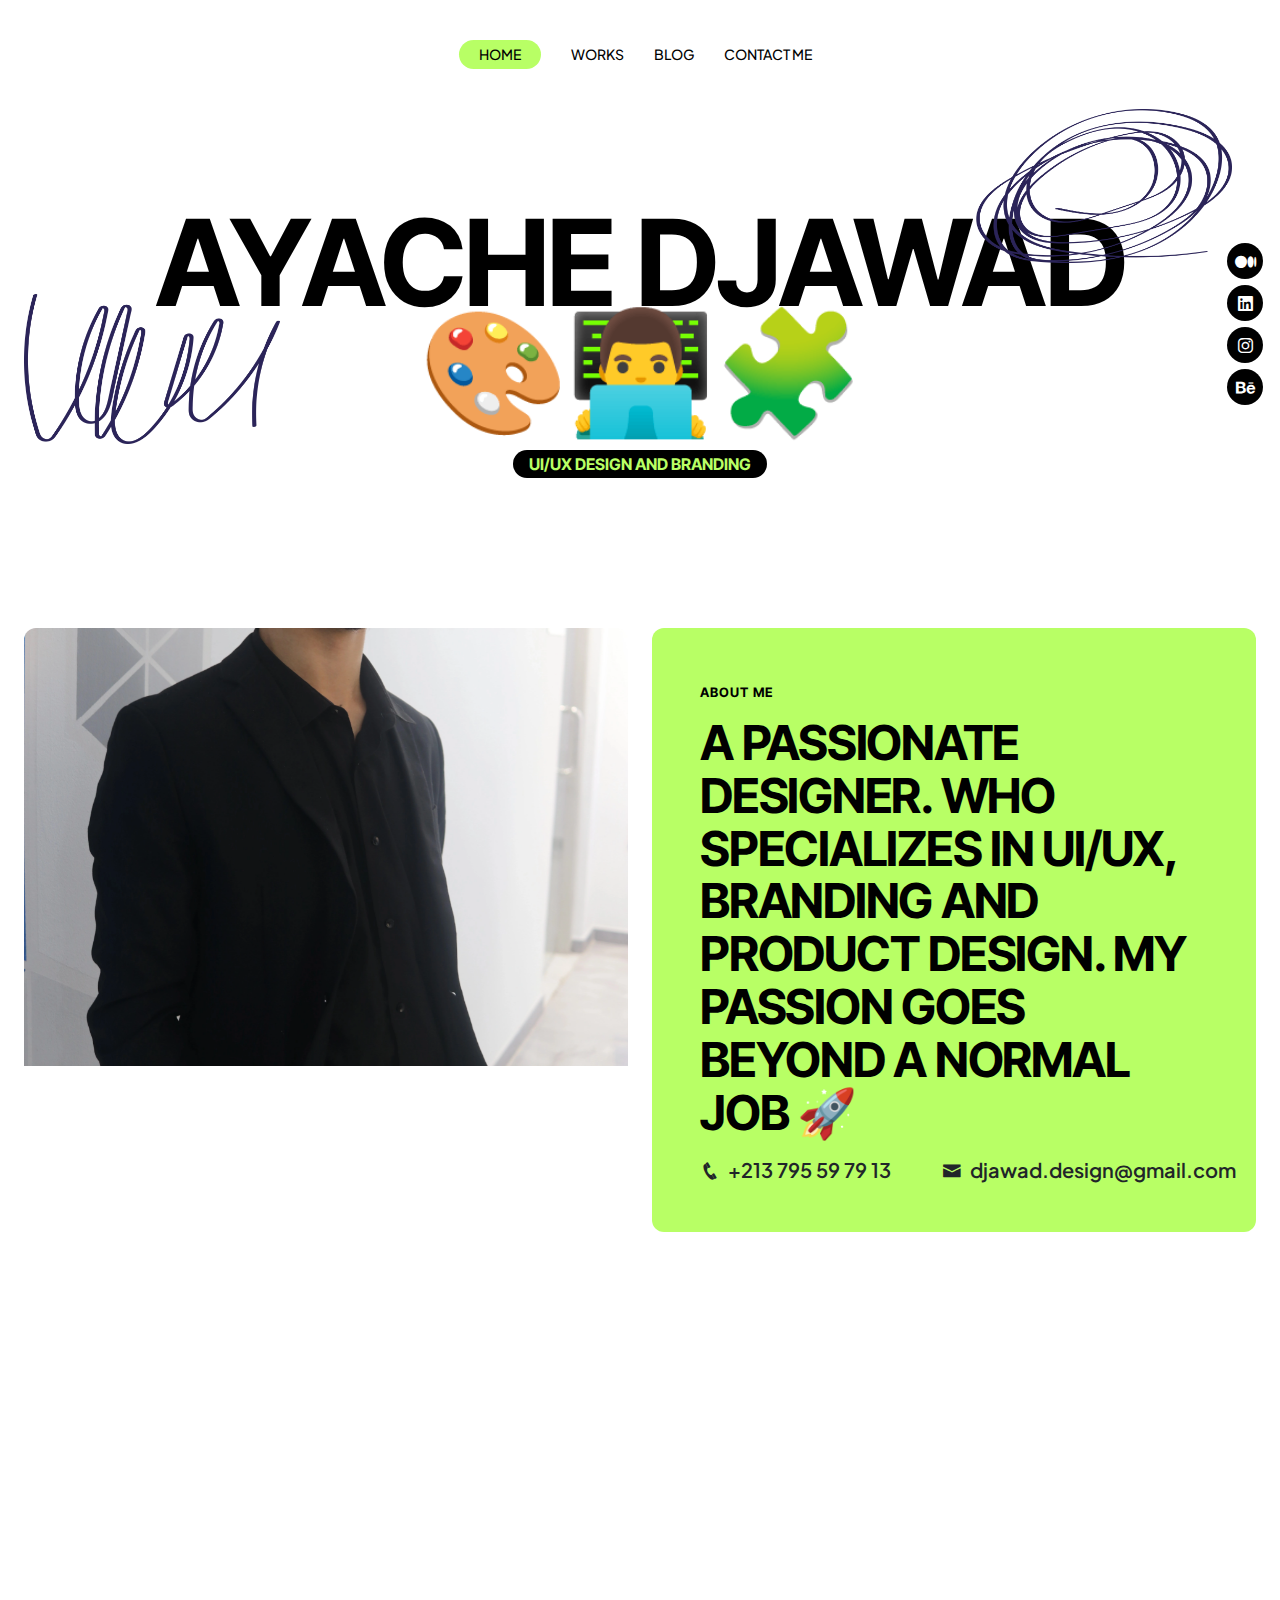
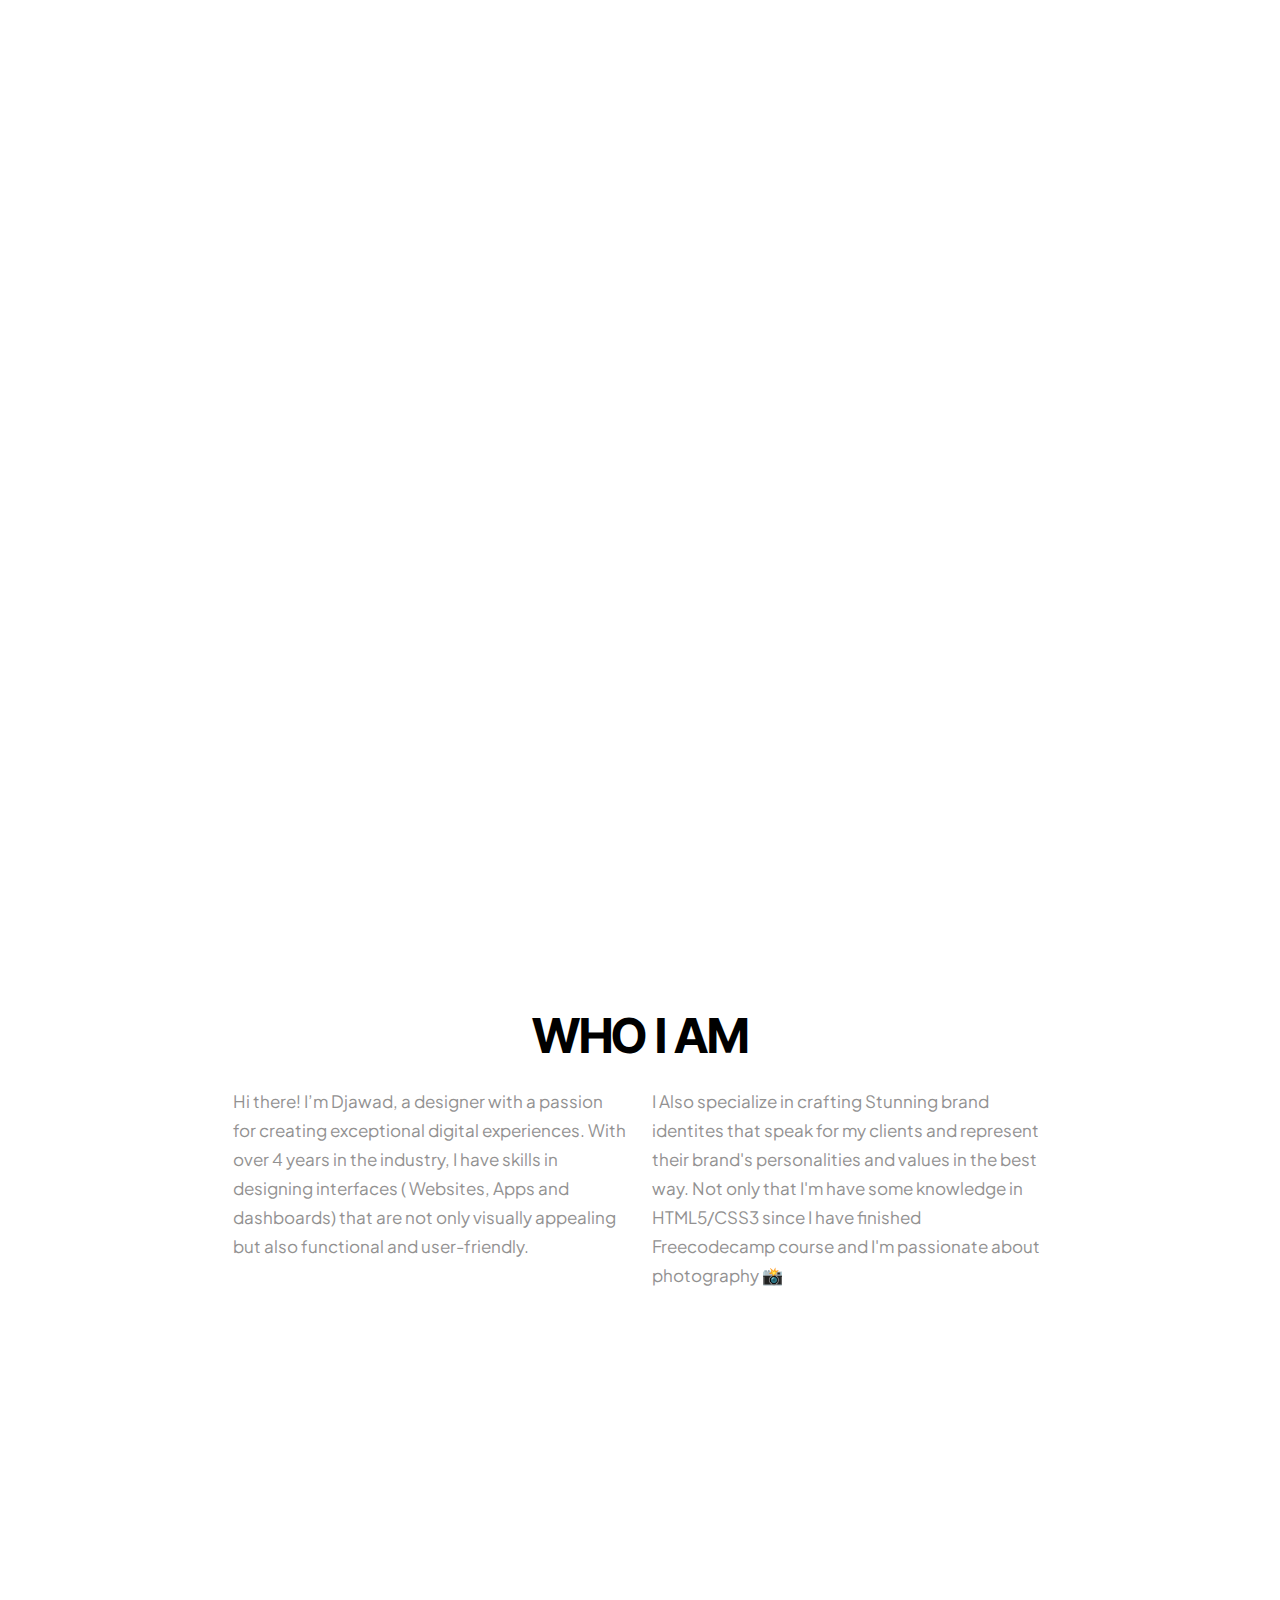
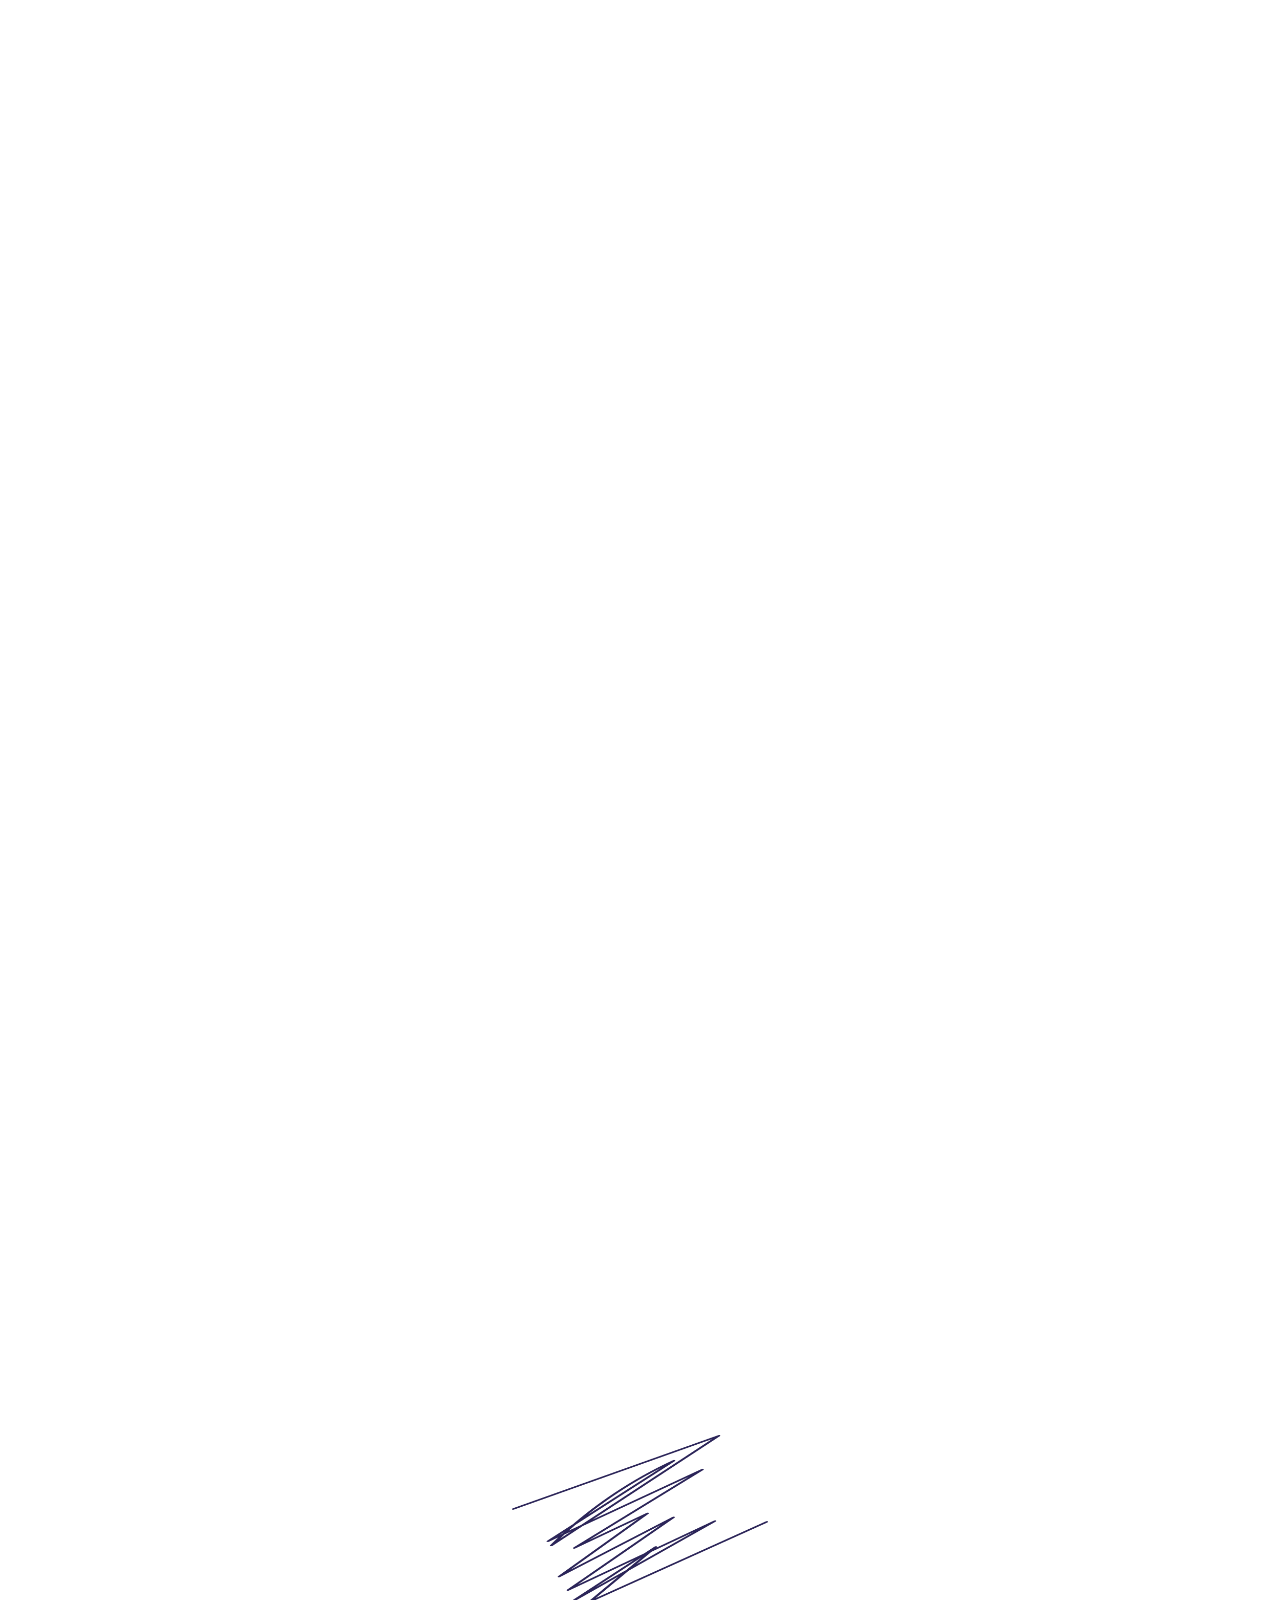
==== commit 2d96f1bf: "siha" ====
--- a/index.html
+++ b/index.html
@@ -191,25 +191,7 @@
                         </div>
 
                         
-                        <div class="col-xl-4 col-md-6">
-                            <div class="bg-dark rounded-1 overflow-hidden">
-                                <div class="hover relative overflow-hidden text-light">  
-                                  <a href="SihaClub.html" class="overflow-hidden d-block relative">
-                                    <img src="images/works/Sihaclub.webp" class="img-fluid hover-scale-1-2" alt="">
-                                  </a>
-
-                                  <div class="p-4 d-flex justify-content-between align-items-center">
-                                      <div>
-                                          <h3 class="mb-0 lh-1-2">SihaClub</h3>
-                                          <span class="fs-14">Website And platform Design</span>
-                                      </div>
-                                      <div class="fw-bold">
-                                          2024
-                                      </div>
-                                  </div>
-                                </div>
-                            </div>
-                        </div>
+                        
 
                         <div class="col-xl-4 col-md-6">
                             <div class="bg-dark rounded-1 overflow-hidden">
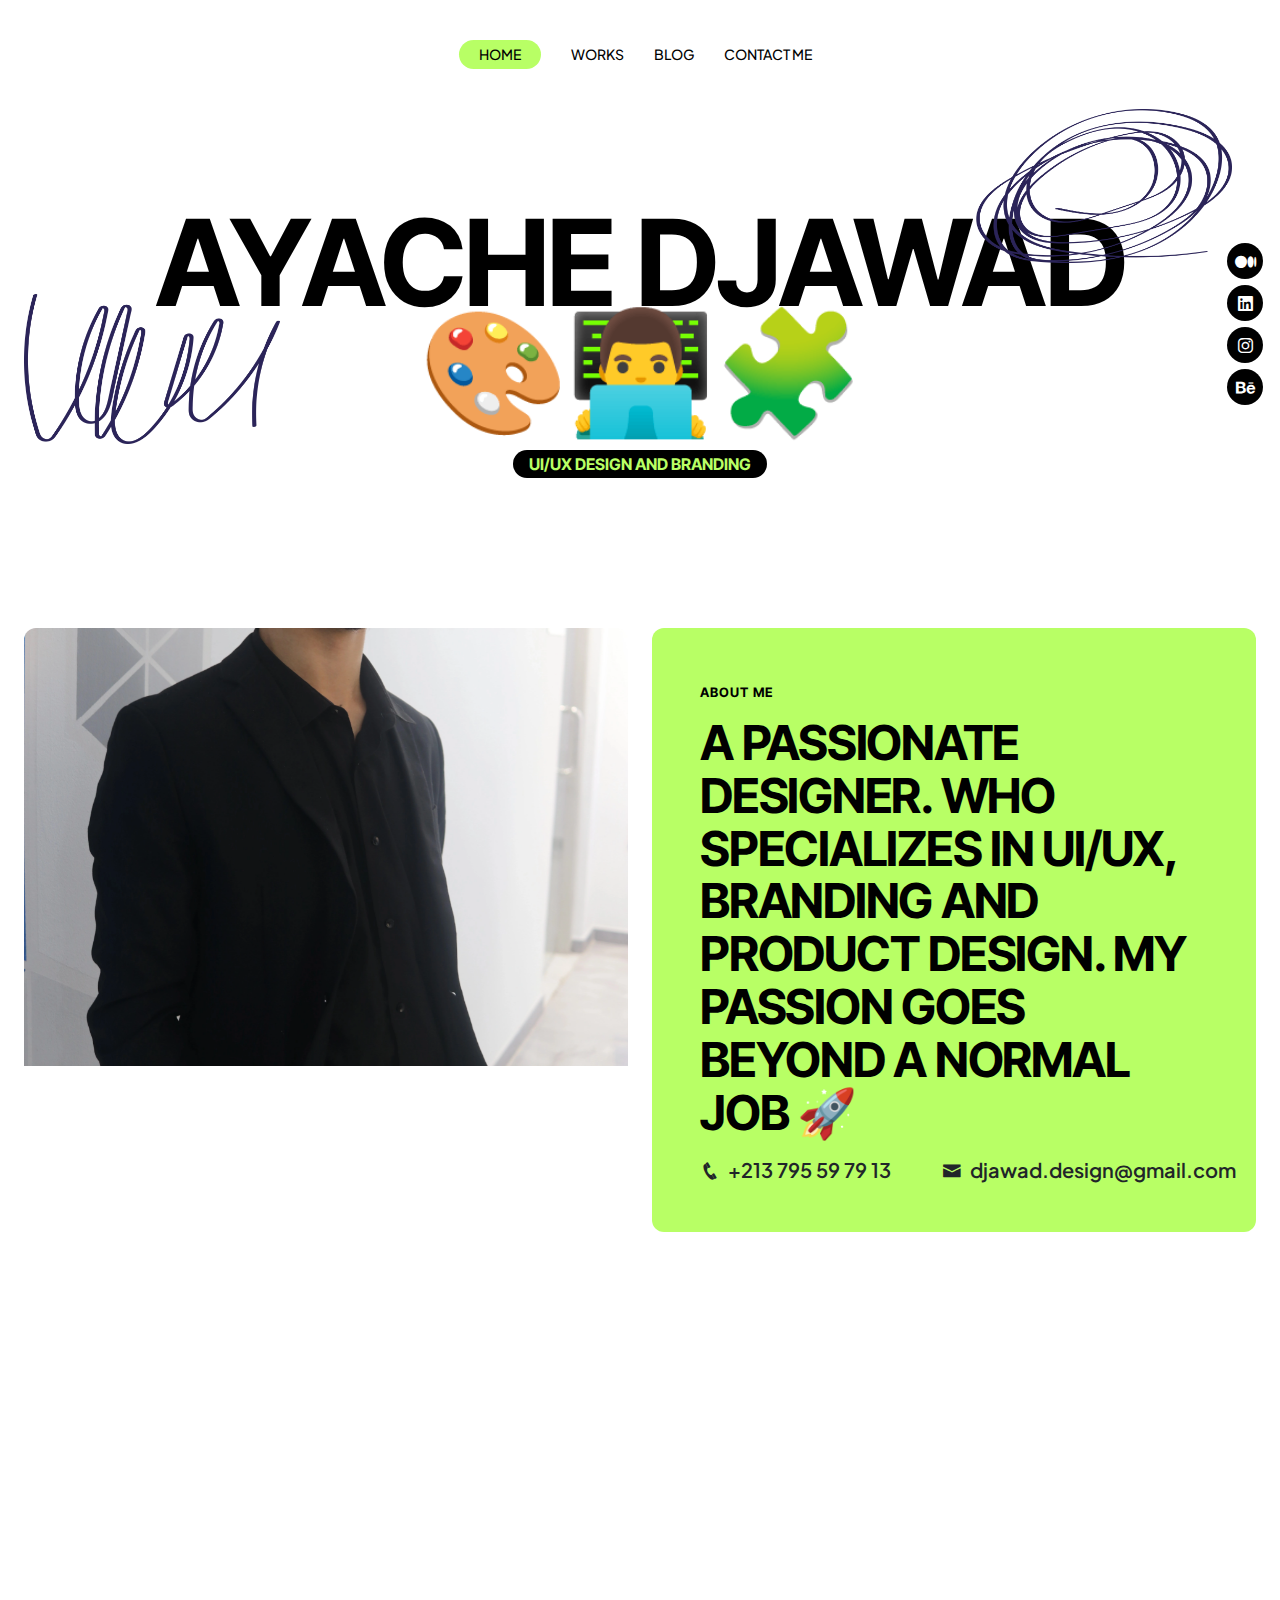
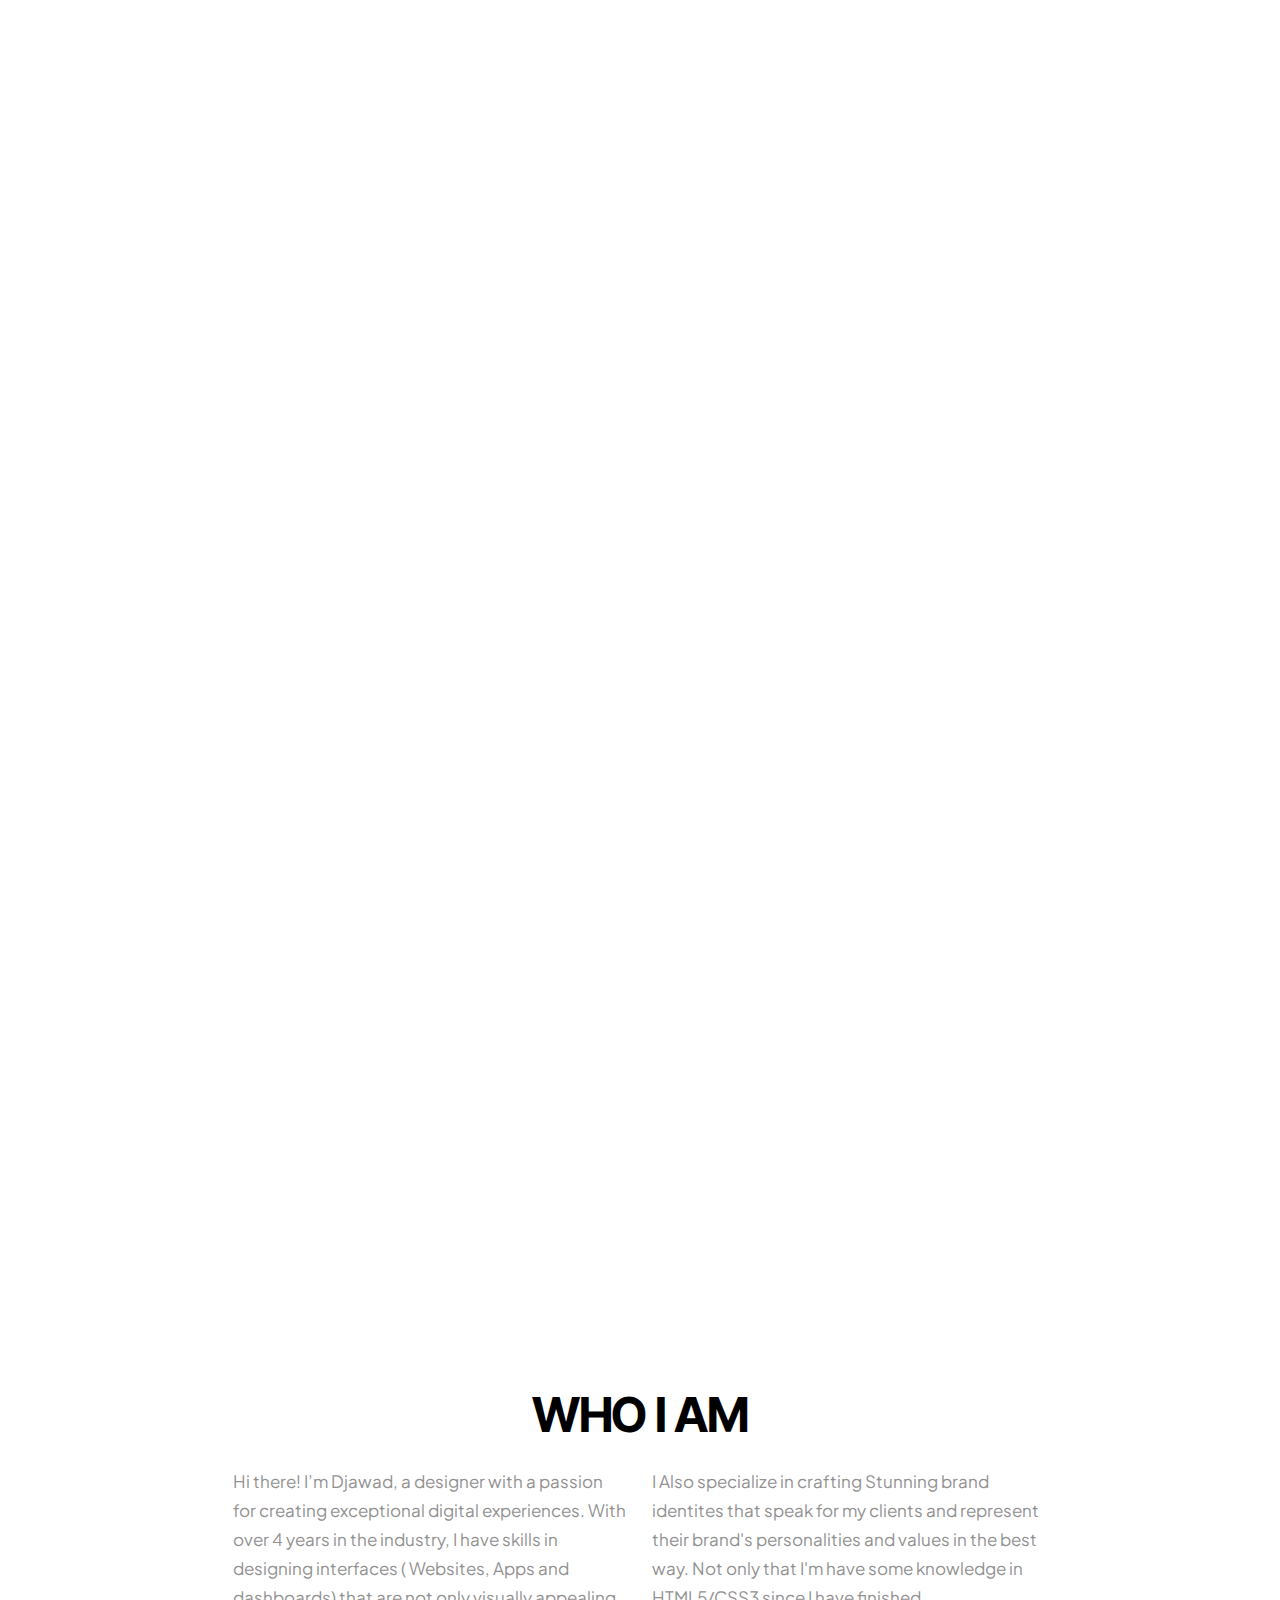
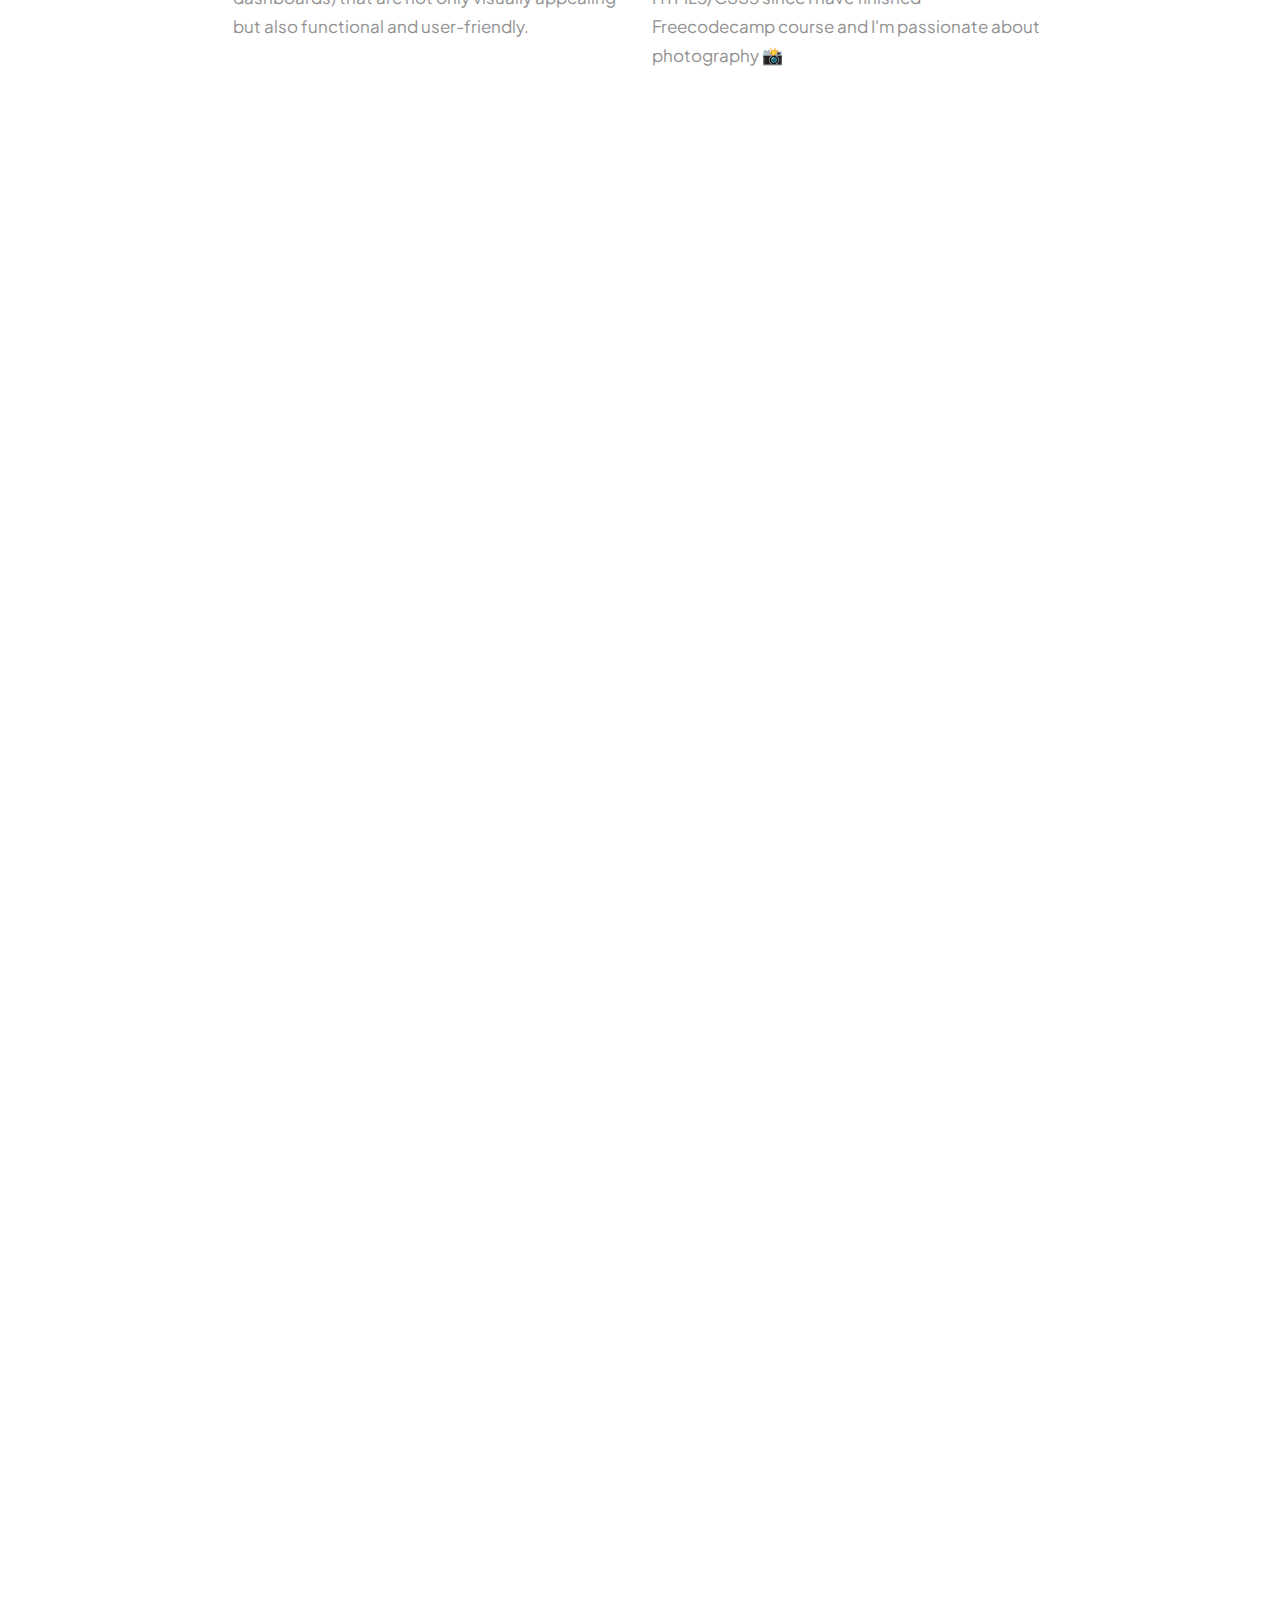
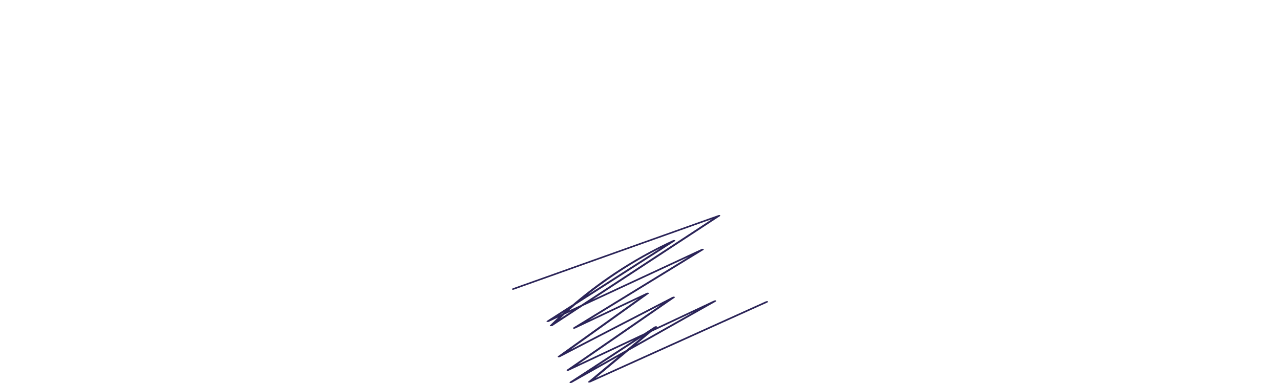
==== commit af9e5e3b: "index" ====
--- a/index.html
+++ b/index.html
@@ -128,6 +128,8 @@
                             </div>
                         </div>
 
+                        
+
                         <div class="col-xl-4 col-md-6">
                             <div class="bg-dark rounded-1 overflow-hidden">
                                 <div class="hover relative overflow-hidden text-light">  
@@ -148,6 +150,25 @@
                             </div>
                         </div>
                         
+                        <div class="col-xl-4 col-md-6">
+                            <div class="bg-dark rounded-1 overflow-hidden">
+                                <div class="hover relative overflow-hidden text-light">  
+                                  <a href="Welok.html" class="overflow-hidden d-block relative">
+                                    <img src="images/works/Welok 2.png" class="img-fluid hover-scale-1-2" alt="">
+                                  </a>
+
+                                  <div class="p-4 d-flex justify-content-between align-items-center">
+                                      <div>
+                                          <h3 class="mb-0 lh-1-2">Welok</h3>
+                                          <span class="fs-14">App design</span>
+                                      </div>
+                                      <div class="fw-bold">
+                                          2024
+                                      </div>
+                                  </div>
+                                </div>
+                            </div>
+                        </div>
                         
                         <div class="col-xl-4 col-md-6">
                             <div class="bg-dark rounded-1 overflow-hidden">
@@ -191,7 +212,25 @@
                         </div>
 
                         
-                        
+                        <div class="col-xl-4 col-md-6">
+                            <div class="bg-dark rounded-1 overflow-hidden">
+                                <div class="hover relative overflow-hidden text-light">  
+                                  <a href="SihaClub.html" class="overflow-hidden d-block relative">
+                                    <img src="images/works/Sihaclub.webp" class="img-fluid hover-scale-1-2" alt="">
+                                  </a>
+
+                                  <div class="p-4 d-flex justify-content-between align-items-center">
+                                      <div>
+                                          <h3 class="mb-0 lh-1-2">SihaClub</h3>
+                                          <span class="fs-14">Website And platform Design</span>
+                                      </div>
+                                      <div class="fw-bold">
+                                          2024
+                                      </div>
+                                  </div>
+                                </div>
+                            </div>
+                        </div>
 
                         <div class="col-xl-4 col-md-6">
                             <div class="bg-dark rounded-1 overflow-hidden">
@@ -212,6 +251,8 @@
                                 </div>
                             </div>
                         </div>
+
+                        
 
                     </div>
                 </div>
